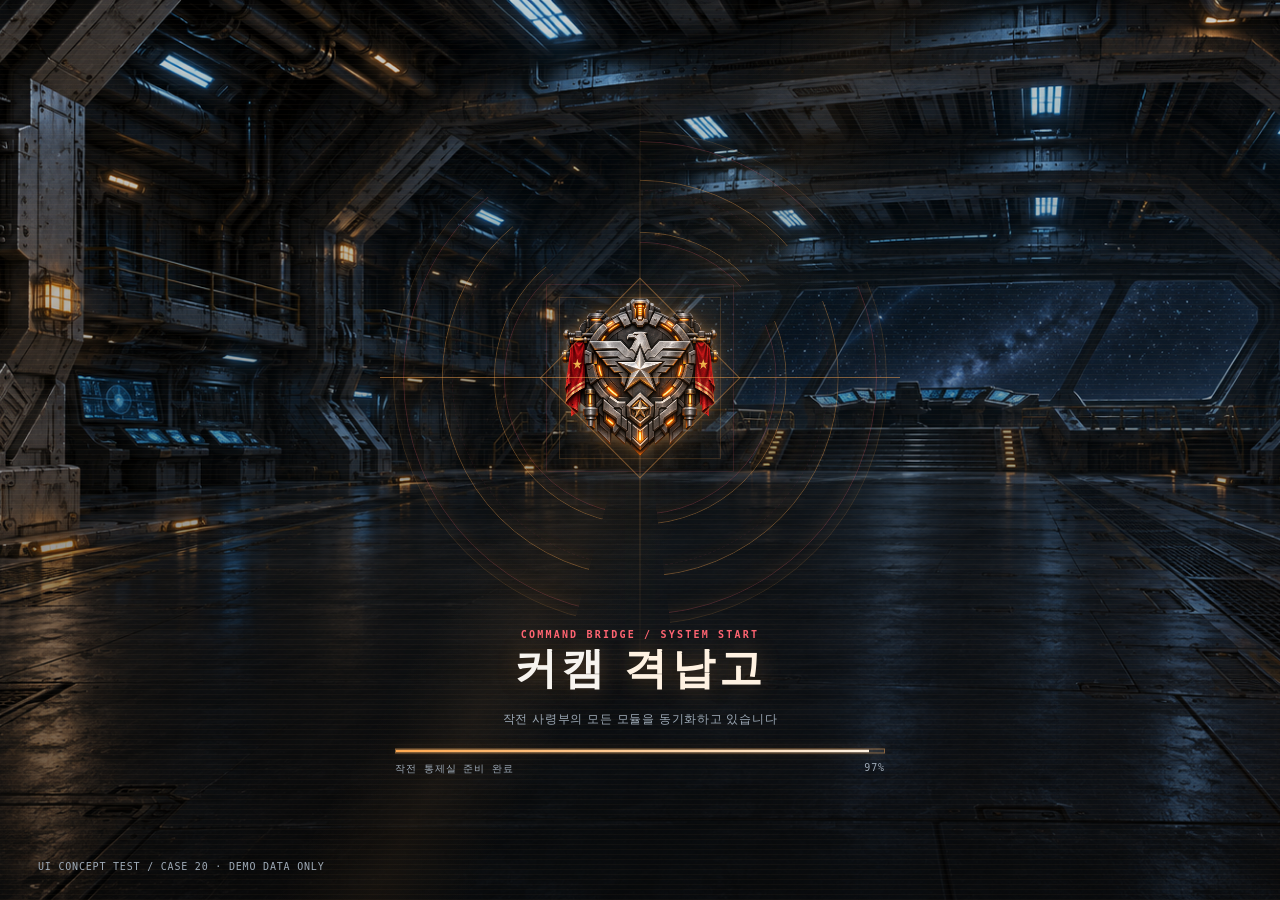
==== Launcher/ui-hub/index.html @ df17573b "Publish Campaign Hangar 0.2.0 with installer and Korean guide" ====
<!doctype html>
<html lang="ko">
<head>
  <meta charset="utf-8">
  <meta name="viewport" content="width=device-width, initial-scale=1">
  <meta name="color-scheme" content="dark">
  <title>커캠 격납고 · UI 콘셉트 테스트</title>
  <link rel="stylesheet" href="ui.css">
  <link rel="stylesheet" href="hub-features.css">
  <link rel="stylesheet" href="ui-refinements.css">
  <link rel="stylesheet" href="ui-corrections.css">
  <link rel="stylesheet" href="ui-usability.css">
  <script src="ui.js" defer></script>
  <script src="hub-features.js" defer></script>
</head>
<body data-theme="terran" class="is-booting">
  <div class="grain" aria-hidden="true"></div>

  <div class="boot" id="boot" role="status" aria-label="시작 연출">
    <div class="boot-work-toolbar" id="bootWorkToolbar" hidden>
      <button type="button" id="bootBrowse" class="tiny-ghost">둘러보기</button>
    </div>
    <div class="boot-scene" aria-hidden="true">
      <div class="boot-halo halo-a"></div>
      <div class="boot-halo halo-b"></div>
      <div class="boot-halo halo-c"></div>
      <div class="boot-beam"></div>
      <div class="boot-crest"><span id="bootGlyph">⌬</span></div>
      <div class="boot-corners"></div>
    </div>
    <div class="boot-center">
      <div class="eyebrow" id="bootKind">TACTICAL COMMAND / INITIALIZATION</div>
      <div class="boot-headline">커캠 <span>격납고</span></div>
      <div class="boot-subhead" id="bootDescription">작전 통제 시스템을 동기화하고 있습니다</div>
      <div class="boot-progress-rail"><div id="bootProgress" class="boot-progress-fill"></div></div>
      <div class="boot-data">
        <span id="bootStep">서브시스템 연결 중</span>
        <span id="bootPercent">00%</span>
      </div>
      <div id="bootWorkAmount" class="boot-work-amount" hidden></div>
      <div id="bootWorkOverall" class="boot-work-overall" hidden>전체 작업 · 진행 중</div>
      <button type="button" id="bootWorkCancel" class="boot-work-cancel" hidden>작업 중단</button>
    </div>
    <div class="boot-bottom">
      <span>UI CONCEPT TEST / CASE 20 · DEMO DATA ONLY</span>
      <button type="button" id="skipBoot" class="tiny-ghost">시작 연출 건너뛰기 <span>↗</span></button>
    </div>
  </div>

  <div class="app" id="app">
    <header class="titlebar">
      <div class="drag-zone" id="dragZone" title="드래그해서 창 이동">
        <span class="top-mark">⬡</span>
        <span class="top-product">커캠 <b>격납고</b></span>
        <span class="top-divider"></span>
        <span class="top-subtext" id="topProductCaption">TACTICAL OPERATIONS / C20</span>
      </div>
      <div class="titlebar-actions">
        <span class="build-flag"><span class="live-dot"></span> UI TEST BUILD</span>
        <button type="button" id="replayBoot" class="top-tool" title="시작 연출 다시 보기" aria-label="시작 연출 다시 보기">↻</button>
        <button type="button" id="minimizeApp" class="window-tool" title="최소화" aria-label="최소화">—</button>
        <button type="button" id="maximizeApp" class="window-tool" title="최대화" aria-label="최대화">□</button>
        <button type="button" id="closeApp" class="window-tool close" title="닫기" aria-label="닫기">×</button>
      </div>
    </header>

    <aside class="sidebar">
      <div class="sidebar-logo">
        <div class="brand-symbol"><span id="brandGlyph">⌬</span><div class="orbit-line"></div></div>
        <div class="logo-copy"><span class="over-title" id="brandOverline">UNITED COMMAND</span><strong>커캠 격납고</strong><small id="brandSubline">CAMPAIGN OPERATIONS</small></div>
      </div>
      <div class="side-quick-actions" role="group" aria-label="바로가기">
        <button type="button" id="sideYoutubeButton" class="side-quick-button" title="DEAD SIGNAL CINEMA 유튜브" aria-label="유튜브 채널 열기"><svg viewBox="0 0 24 24" aria-hidden="true" fill="none" stroke="currentColor" stroke-width="1.7" stroke-linejoin="round"><rect x="2" y="5" width="20" height="14" rx="4"/><path d="m10 9 5 3-5 3z"/></svg></button>
        <button type="button" id="sideNotificationsButton" class="side-quick-button" title="격납고 알림" aria-label="알림 열기"><svg viewBox="0 0 24 24" aria-hidden="true" fill="none" stroke="currentColor" stroke-width="1.7" stroke-linecap="round"><path d="M18 8a6 6 0 0 0-12 0c0 7-3 7-3 9h18c0-2-3-2-3-9ZM10 21h4"/></svg><span id="sidebarNotificationCount" class="side-quick-count" hidden></span></button>
        <button type="button" id="sideSupportButton" class="side-quick-button" title="모더·후원" aria-label="모더 후원 탭 열기"><svg viewBox="0 0 24 24" aria-hidden="true" fill="none" stroke="currentColor" stroke-width="1.7" stroke-linecap="round"><path d="M12 21s-9-5.7-9-11.5a5.1 5.1 0 0 1 9-3.2 5.1 5.1 0 0 1 9 3.2C21 15.3 12 21 12 21z"/></svg></button>
      </div>
      <div class="side-group-title archive-caption"><span>01</span> <span>아카이브</span><span class="side-rule"></span></div>
      <nav class="archive-nav section-nav" aria-label="아카이브">
        <button type="button" class="nav-link is-active" data-view="archive">
          <span class="nav-icon">◈</span><span>아카이브</span>
        </button>
      </nav>
      <div class="side-group-title operations-caption"><span>02</span> <span>작전 메뉴</span><span class="side-rule"></span></div>
      <nav class="side-nav" aria-label="작전 메뉴">
        <button type="button" class="nav-link nav-campaign" data-view="all" title="설치된 모든 캠페인">
          <span class="nav-icon">▤</span><span class="nav-label"><span class="nav-short">모든</span><span class="nav-long"> 캠페인</span></span>
        </button>
        <button type="button" class="nav-link nav-campaign" data-view="wol" title="자유의 날개 캠페인">
          <span class="nav-icon">▣</span><span class="nav-label"><span class="nav-short">자날</span><span class="nav-long"> 캠페인</span></span>
        </button>
        <button type="button" class="nav-link nav-campaign" data-view="hots" title="군단의 심장 캠페인">
          <span class="nav-icon">◈</span><span class="nav-label"><span class="nav-short">군심</span><span class="nav-long"> 캠페인</span></span>
        </button>
        <button type="button" class="nav-link nav-campaign" data-view="lotv" title="공허의 유산 캠페인">
          <span class="nav-icon">◇</span><span class="nav-label"><span class="nav-short">공유</span><span class="nav-long"> 캠페인</span></span>
        </button>
        <button type="button" class="nav-link nav-campaign" data-view="nova" title="노바 비밀 작전 캠페인">
          <span class="nav-icon">✧</span><span class="nav-label"><span class="nav-short">노바</span><span class="nav-long"> 캠페인</span></span>
        </button>
        <button type="button" class="nav-link nav-campaign" data-view="dedicated" title="전용 캠페인">
          <span class="nav-icon">✦</span><span class="nav-label"><span class="nav-short">전용</span><span class="nav-long"> 캠페인</span></span>
        </button>
      </nav>

      <div class="sidebar-graphic" aria-hidden="true">
        <div class="radar-ring r1"></div><div class="radar-ring r2"></div><div class="radar-ring r3"></div>
        <div class="radar-symbol" id="radarGlyph">✧</div>
        <div class="radar-pulse"></div>
        <div class="radar-coordinates">SECTOR 07 / KO-RE</div>
      </div>

      <div class="side-group-title themes-caption"><span>03</span><span>화면 테마</span><span class="side-rule"></span></div>
      <div class="theme-switcher" role="group" aria-label="화면 테마 선택">
        <button type="button" class="theme-option is-active" data-set-theme="terran" aria-label="테란"><span class="theme-emblem" aria-hidden="true"><img src="assets/faction-identity/terran.png" alt=""></span><small>테란</small></button>
        <button type="button" class="theme-option" data-set-theme="protoss" aria-label="프로토스"><span class="theme-emblem" aria-hidden="true"><img src="assets/faction-identity/protoss.png" alt=""></span><small>프로토스</small></button>
        <button type="button" class="theme-option" data-set-theme="zerg" aria-label="저그"><span class="theme-emblem" aria-hidden="true"><img src="assets/faction-identity/zerg.png" alt=""></span><small>저그</small></button>
        <button type="button" class="theme-option" data-set-theme="nova" aria-label="노바"><span class="theme-emblem" aria-hidden="true"><img src="assets/faction-identity/nova.png" alt=""></span><small>노바</small></button>
      </div>
      <button type="button" class="nav-link layout-nav-link" data-view="custom" title="화면 요소·색상 자유 편집">
        <span class="nav-icon">▦</span><span class="nav-full-label">커스텀 편집</span><span class="nav-mini-label">편집</span>
      </button>
      <div class="side-group-title settings-caption"><span>04</span><span>환경설정</span><span class="side-rule"></span></div>
      <nav class="settings-nav section-nav" aria-label="환경설정">
        <button type="button" class="nav-link" data-view="settings">
          <span class="nav-icon">⚙</span><span class="nav-full-label">환경 설정</span><span class="nav-mini-label">설정</span>
        </button>
      </nav>
      <div class="sidebar-foot">
        <div class="side-telemetry"><span class="live-dot"></span> <span id="systemStatus">모든 시스템 준비</span><b>ONLINE</b></div>
        <small>시각·조작 테스트 전용<br>게임 및 설치 데이터 변경 없음</small>
      </div>
    </aside>

    <main class="workspace" id="workspace">
      <div class="workspace-header">
        <div>
          <div class="eyebrow section-eyebrow" id="sectionEyebrow">TACTICAL ARCHIVE / CAMPAIGN DIRECTORY</div>
          <h1 id="workspaceTitle">캠페인 보관함 <span>작전 통제실</span></h1>
          <p id="workspaceSubtitle">커스텀 캠페인을 빠르게 찾고 비교하는 미래형 격납고 UI 시안입니다.</p>
        </div>
        <div class="header-stats">
          <div><small>클리어</small><strong id="statTotal">0<span>개</span></strong></div>
          <div><small>총 플레이 시간</small><strong id="statPlayTime">0.0<span>시간</span></strong></div>
          <div><small>설치 예시</small><strong id="statInstalled">05<span>개</span></strong></div>
          <div class="network-readout"><small>격납고 연결</small><strong><span class="live-dot" aria-hidden="true"></span> 정상</strong></div>
        </div>
      </div>
      <div class="activation-readout" id="activationReadout" aria-live="polite" hidden>
        <span><b>현재 적용</b> <strong id="activeCampaignName">확인 중</strong></span>
        <span><b>직전 적용</b> <strong id="previousCampaignName">확인 중</strong></span>
      </div>

      <section class="archive-embed" id="archiveEmbed" hidden aria-label="실제 커스텀 캠페인 아카이브">
        <div class="archive-embed-toolbar">
          <div class="archive-embed-heading"><span class="live-dot"></span><strong>커스텀 캠페인 아카이브</strong><small>실제 사이트 · 격납고 설치 연동</small></div>
          <div class="archive-embed-actions" aria-label="아카이브 탐색">
            <button type="button" data-archive-action="back" title="뒤로">뒤로</button>
            <button type="button" data-archive-action="home" title="아카이브 홈">홈</button>
            <button type="button" data-archive-action="reload" title="새로고침">새로고침</button>
            <button type="button" data-archive-action="external" title="브라우저로 열기">외부 브라우저</button>
            <button type="button" data-view="wol" title="설치된 자날 캠페인 보기">내 캠페인</button>
          </div>
        </div>
        <div class="archive-embed-frame" id="archiveMount" role="group" aria-label="기존 캠페인 아카이브 웹페이지">
          <div class="archive-loading"><span class="live-dot"></span>실제 아카이브를 연결하는 중입니다.</div>
        </div>
      </section>

      <section class="hero" id="hero" aria-label="선택한 캠페인">
        <div class="hero-image" id="heroImage"></div>
        <div class="hero-field" aria-hidden="true">
          <div class="hero-lens lens-1"></div>
          <div class="hero-lens lens-2"></div>
          <div class="crosshair">╋</div>
        </div>
        <div class="hero-topline"><span class="accent-square"></span><span id="heroKicker">FEATURED CAMPAIGN</span><span class="hero-number">C20 / 001</span></div>
        <div class="hero-copy">
          <span class="hero-tag" id="heroTag">선택된 작전</span>
          <h2 id="heroTitle">레볼라이트</h2>
          <p id="heroDescription">작전 설명을 불러오는 중입니다.</p>
          <div class="hero-meta"><span>◈ 한국어 지원</span><span id="heroCategory">자날</span><span id="heroState">설치 예시</span><span id="heroUpdateBadge" class="update-indicator" hidden>업데이트</span></div>
        </div>
        <div class="focus-stack">
        <div class="focus-details" id="focusDetails" aria-label="집중형 캠페인 상세 정보">
          <div><small>제작자</small><strong id="focusAuthor">—</strong></div>
          <div><small>분류</small><strong id="focusCategory">—</strong></div>
          <div><small>설치 상태</small><strong id="focusInstalled">—</strong></div>
        </div>
        <div class="hero-records">
          <div class="hero-missions"><small>완료 임무</small><strong id="focusMissions">—</strong></div>
          <div id="heroPlayTime" class="hero-play-time" aria-live="polite"><small>플레이 시간</small><strong>기록 없음</strong></div>
        </div>
        </div>
        <div class="hero-side-index"><span id="heroSideCaption">ARCHIVE / OPERATIONAL DATA</span> <span id="heroIndex">01—12</span></div>
        <div class="hero-bottomline"><span class="scan-light"></span><span>CAMPAIGN DATA LINK ESTABLISHED</span><span>NO LIVE GAME CONNECTION</span></div>
      </section>

      <section class="action-strip" aria-label="선택된 캠페인 작업">
        <button class="action-button action-primary" id="launchButton" type="button"><span class="action-icon">▶</span> <span id="primaryActionText">캠페인 적용</span> <small>테스트 안내</small></button>
        <button class="action-button" id="installButton" type="button"><span class="action-icon">⇩</span> 설치·관리 <small>테스트 안내</small></button>
        <button class="action-button" id="detailButton" type="button"><span class="action-icon">▤</span> 상세 정보 보기</button>
        <button class="action-button" id="screenshotButton" type="button"><span class="action-icon"></span> 스크린샷 관리</button>
        <button class="action-button" id="importZipButton" type="button"><span class="action-icon">⇧</span> ZIP 가져오기</button>
        <span class="action-rail-label"><b id="actionCaption">QUICK OPERATIONS</b> <span>↘</span></span>
      </section>

      <section class="catalog-panel" id="catalogPanel">
        <div class="catalog-toolbar">
          <div class="catalog-heading"><div class="eyebrow" id="catalogEyebrow">MISSION DATABASE / INDEX</div><h3 id="catalogTitle">캠페인 목록 <span id="resultCount">12</span></h3></div>
          <div class="toolbar-inputs">
            <button id="favoriteButton" class="catalog-favorites" type="button" aria-label="즐겨찾기만 보기" title="즐겨찾기만 보기" aria-pressed="false">☆</button>
            <label class="search-field" for="campaignSearch"><span class="search-icon" aria-hidden="true"><svg viewBox="0 0 24 24" fill="none" stroke="currentColor" stroke-width="1.8" stroke-linecap="round"><circle cx="10.5" cy="10.5" r="6.5"/><path d="m15.6 15.6 5 5"/></svg></span><input id="campaignSearch" type="search" autocomplete="off" placeholder="캠페인 이름 · 제작자 검색" aria-label="캠페인 검색"><kbd>/</kbd></label>
            <label class="select-field" id="categoryFilter"><span>분류</span><select id="campaignCategory" aria-label="캠페인 분류"><option value="all">전체</option><option value="자날">자날</option><option value="군심">군심</option><option value="공유">공유</option><option value="노바">노바</option><option value="전용">전용</option></select></label>
            <label class="select-field"><span>정렬</span><select id="sortCampaigns" aria-label="정렬"><option value="playtime">플레이 시간순</option><option value="name">이름순</option><option value="popular">인기순</option></select></label>
            <div class="view-mode" role="group" aria-label="목록 표시">
              <button id="gridMode" class="is-active" type="button" aria-label="격자 보기" title="격자 보기"><svg viewBox="0 0 24 24" fill="none" stroke="currentColor" stroke-width="1.8"><rect x="3" y="3" width="7" height="7" rx="1"/><rect x="14" y="3" width="7" height="7" rx="1"/><rect x="3" y="14" width="7" height="7" rx="1"/><rect x="14" y="14" width="7" height="7" rx="1"/></svg></button><button id="listMode" type="button" aria-label="목록 보기" title="목록 보기"><svg viewBox="0 0 24 24" fill="none" stroke="currentColor" stroke-width="1.8" stroke-linecap="round"><path d="M8 6h13M8 12h13M8 18h13"/><circle cx="4" cy="6" r="1"/><circle cx="4" cy="12" r="1"/><circle cx="4" cy="18" r="1"/></svg></button>
            </div>
          </div>
        </div>
        <div class="content-columns">
          <div class="campaign-list-region">
            <div id="campaignList" class="campaign-grid" aria-label="캠페인 목록"></div>
            <div id="emptyState" class="empty-state" hidden><span>⌕</span><strong>조건에 맞는 캠페인이 없습니다.</strong><p>검색어나 분류를 변경해 보세요.</p><button type="button" id="clearSearch">조건 초기화</button></div>
          </div>
          <aside class="detail-panel" id="detailPanel" aria-label="캠페인 상세 정보">
            <div class="detail-top"><span><span class="live-dot"></span> SELECTED OPERATION</span><span id="detailOrdinal">01 / 12</span></div>
            <div class="detail-art" id="detailArt"><span class="image-crosshair">⌖</span></div>
            <div class="detail-body">
              <div class="detail-category" id="detailCategory">자날 · 로그라이트</div>
              <h3 id="detailTitle">레볼라이트</h3>
              <p id="detailDescription">상세 설명을 불러오는 중입니다.</p>
              <dl class="detail-stats">
                <div><dt>제작</dt><dd id="detailAuthor">커뮤니티</dd></div>
                <div><dt>분류</dt><dd id="detailType">자날</dd></div>
                <div><dt>설치 상태</dt><dd id="detailInstalled">설치됨</dd></div>
              </dl>
              <div class="record-summary" id="recordSummary" aria-live="polite">
                <div><small>플레이 시간</small><strong id="recordPlayTime">0.0시간</strong></div>
                <div><small>완료 임무</small><strong id="recordMissions">기록 없음</strong></div>
                <button type="button" id="recordDetails">기록 상세</button>
              </div>
              <span id="detailUpdateBadge" class="update-indicator detail-update" hidden>업데이트 있음</span>
            </div>
          </aside>
        </div>
      </section>

      <section class="contact-grid" id="contactGrid" hidden aria-label="콘택트형 캠페인 화면">
        <section class="contact-cell contact-selected" data-contact-cell="detail" aria-label="선택 캠페인 상세">
          <div class="contact-heading"><span>SELECTED OPERATION</span><strong>상세 설명</strong></div>
          <div class="contact-selected-art" id="contactArt"></div>
          <h3 id="contactTitle">캠페인을 선택하세요</h3><p id="contactDescription"></p>
          <dl class="contact-facts"><div><dt>제작</dt><dd id="contactAuthor">—</dd></div><div><dt>구분</dt><dd id="contactType">—</dd></div><div><dt>플레이 시간</dt><dd id="contactPlayTime">—</dd></div></dl>
        </section>
        <section class="contact-cell" data-contact-cell="wol" aria-label="자날 캠페인"><div class="contact-heading"><span>WINGS OF LIBERTY</span><strong>자날</strong></div><div class="contact-items" data-contact-items="wol"></div></section>
        <section class="contact-cell" data-contact-cell="hots" aria-label="군심 캠페인"><div class="contact-heading"><span>HEART OF THE SWARM</span><strong>군심</strong></div><div class="contact-items" data-contact-items="hots"></div></section>
        <section class="contact-cell" data-contact-cell="lotv" aria-label="공유 캠페인"><div class="contact-heading"><span>LEGACY OF THE VOID</span><strong>공유</strong></div><div class="contact-items" data-contact-items="lotv"></div></section>
        <section class="contact-cell" data-contact-cell="nova" aria-label="노바 캠페인"><div class="contact-heading"><span>NOVA COVERT OPS</span><strong>노바</strong></div><div class="contact-items" data-contact-items="nova"></div></section>
        <section class="contact-cell" data-contact-cell="dedicated" aria-label="전용 캠페인"><div class="contact-heading"><span>DEDICATED CAMPAIGNS</span><strong>전용 캠페인</strong></div><div class="contact-items" data-contact-items="dedicated"></div></section>
      </section>

      <section class="settings-panel" id="settingsPanel" hidden aria-label="화면 및 격납고 설정">
        <div class="setting-title"><span class="eyebrow">CAMPAIGN HANGAR / DISPLAY OPTIONS</span><h2>화면 설정</h2><p id="settingExplanation">테마와 시각 효과를 조절합니다.</p></div>
        <section class="optimization-settings" aria-labelledby="optimizationTitle">
          <h3 id="optimizationTitle">최적화 설정</h3>
          <div class="optimization-options">
            <button type="button" id="optimizedMode" class="optimization-option" title="기존 WinForms 간편 화면으로 변경"><span class="optimization-glyph" aria-hidden="true">▤</span><strong>간편 UI</strong><small>기존 경량 화면</small></button>
            <button type="button" id="contrastToggle" class="optimization-option" aria-pressed="false"><span class="optimization-glyph" aria-hidden="true">◐</span><strong>고대비 켜기</strong><small>화면 가독성</small></button>
            <button type="button" id="introToggle" class="optimization-option" aria-pressed="true"><span class="optimization-glyph" aria-hidden="true">◴</span><strong>시작 로딩 화면: 켜짐</strong><small>적용·다운로드 진행 화면은 계속 표시합니다.</small></button>
            <button type="button" id="workBrowseToggle" class="optimization-option" aria-pressed="false"><span class="optimization-glyph" aria-hidden="true">▣</span><strong>작업 진행: 전체 화면</strong><small>작은 진행창으로 앱을 둘러보며 기다릴 수 있습니다.</small></button>
            <button type="button" id="motionToggle" class="optimization-option" aria-pressed="false"><span class="optimization-glyph" aria-hidden="true">≋</span><strong>모션 줄이기</strong><small>애니메이션 최소화</small></button>
          </div>
        </section>
        <div class="setting-grid">
          <div class="setting-tile layout-setting-tile" id="layoutSettings" aria-label="테마별 레이아웃 설정"></div>
        </div>
        <section id="hostSettings" class="host-settings" aria-label="격납고 관리 설정">
          <h3>격납고 설정</h3>
          <div class="host-settings-grid">
            <div><small>스타크래프트 II</small><output id="hostGamePath">확인 중</output><button type="button" data-host-action="game">게임 경로 선택</button></div>
            <div><small>캠페인 보관소</small><output id="hostStoragePath">확인 중</output><button type="button" data-host-action="storage">보관소 변경</button></div>
            <div><small>ZIP 다운로드</small><output id="hostDownloadPath">확인 중</output><button type="button" data-host-action="downloads">다운로드 경로 변경</button></div>
          </div>
          <label><input type="checkbox" id="hostApplyConfirmation"> 캠페인 적용 전 확인창 표시</label>
          <label><input type="checkbox" id="hostAutoApply"> 설치 후 자동 적용</label>
          <label><input type="checkbox" id="hostAutoRemove"> 새 버전 적용 후 이전 버전 자동 삭제</label>
          <div class="host-setting-actions">
            <button type="button" data-host-action="site-refresh">사이트 목록 새로고침</button>
            <button type="button" data-host-action="update-check">앱 업데이트 확인</button>
            <button type="button" data-host-action="history">설치·다운로드 기록</button>
            <button type="button" data-host-action="bank">뱅크 폴더 관리</button>
          </div>
        </section>
      </section>
    </main>

    <footer class="statusbar">
      <div class="status-start"><span class="live-dot"></span><b id="statusTheme">TACTICAL UPLINK</b><span class="status-separator">/</span><span>CAMPAIGN HANGAR</span></div>
      <div class="status-middle"><span>CASE 20 · UI 콘셉트 검증</span><span id="statusMessage">카드를 선택하거나 검색해 보세요.</span></div>
      <div class="status-end"><span>TEST MODE · NO FILE CHANGES</span><span id="clock">--:--</span></div>
    </footer>
  </div>
  <section id="updateBanner" class="update-banner" hidden role="status" aria-label="격납고 업데이트">
    <div><strong>격납고 업데이트</strong><small id="updateBannerVersion"></small></div>
    <button type="button" id="updateBannerInstall">업데이트</button>
    <button type="button" id="updateBannerIgnore">무시</button>
  </section>
  <div class="toast" id="toast" role="status" aria-live="polite" hidden><span class="toast-icon">◆</span><span id="toastMessage"></span></div>
  <div id="zipDropOverlay" class="zip-drop-overlay" aria-live="polite" hidden>
    <div class="zip-drop-card"><span aria-hidden="true">⇩</span><strong>캠페인 ZIP 설치·연결</strong>
      <small>파일을 놓으면 기존 설치 검사와 확인 절차가 시작됩니다</small></div>
  </div>
  <div id="cardContextMenu" class="card-context-menu" role="menu" hidden>
    <button type="button" role="menuitem" data-card-action="apply">적용</button>
    <button type="button" role="menuitem" data-card-action="remove">삭제</button>
    <button type="button" role="menuitem" data-card-action="update">업데이트</button>
  </div>
  <div class="manage-overlay" id="manageOverlay" hidden>
    <div class="manage-dialog" role="dialog" aria-modal="true" aria-labelledby="manageTitle">
      <div class="manage-dialog-heading"><span>CAMPAIGN OPERATIONS</span><button type="button" id="manageClose" aria-label="관리 패널 닫기">×</button></div>
      <div class="manage-dialog-intro">
        <div id="manageCover" class="manage-dialog-cover" role="img" aria-label="선택 캠페인 표지"></div>
        <div><small id="manageCategory">작전 정보</small><h2 id="manageTitle">선택된 캠페인</h2><p id="manageDescription"></p><strong id="manageState"></strong></div>
      </div>
      <div class="manage-actions">
        <button type="button" data-manage-action="install">설치</button>
        <button type="button" data-manage-action="update">업데이트</button>
        <button type="button" data-manage-action="remove">설치 제거</button>
        <button type="button" data-manage-action="versions">버전·폴더 관리</button>
        <button type="button" data-manage-action="link">캠페인 연결</button>
      </div>
      <section id="manageActionPanel" class="manage-action-panel" hidden>
        <div class="manage-action-panel-head"><span id="manageActionSymbol">◇</span><div><small>선택한 캠페인 관리</small><h3 id="manageActionTitle">관리 옵션</h3></div></div>
        <p id="manageActionHelp"></p>
        <div id="manageEmbeddedOptions" class="manage-embedded-options" hidden></div>
        <div class="manage-action-footer"><button type="button" id="manageActionBack">뒤로</button><button type="button" id="manageActionConfirm">옵션 열기</button></div>
      </section>
    </div>
  </div>
  <div id="layoutEditor" class="layout-editor" hidden aria-label="사용자 레이아웃 편집기"></div>
  <div id="recordOverlay" class="manage-overlay" hidden>
    <div class="manage-dialog record-dialog" role="dialog" aria-modal="true" aria-labelledby="recordTitle">
      <div class="manage-dialog-heading"><span>MISSION RECORDS</span><button type="button" id="recordClose" aria-label="플레이 기록 닫기">×</button></div>
      <h2 id="recordTitle">플레이 기록</h2>
      <div id="recordDetailsContent" class="record-details-content"></div>
      <div class="record-actions"><button type="button" id="recordBankLink">완료 기록 뱅크 연결</button><button type="button" id="recordNewRun">새 회차 확인</button></div>
      <div id="recordConfirm" class="record-confirm" hidden><p>새 회차로 확인하면 현재 뱅크를 새 기준으로 읽습니다. 기존 플레이 시간과 관측한 완료 기록은 보존됩니다.</p><button type="button" id="recordConfirmApply">새 회차 확인</button><button type="button" id="recordConfirmCancel">취소</button></div>
    </div>
  </div>
  <div id="busyOverlay" class="busy-overlay" role="status" aria-live="polite" hidden>
    <div class="busy-dialog"><span class="busy-orbit" aria-hidden="true"></span><strong id="busyTitle">캠페인 작업 중</strong><p id="busyElapsed">진행 시간 0초</p><small>기존 격납고의 안전한 처리 절차를 진행하고 있습니다.</small></div>
  </div>
</body>
</html>
---- Launcher/ui-hub/ui.css ----
/* Campaign Hangar UI Lab. Independent demo skin: no real installation controls. */
* { box-sizing: border-box; }
html, body { margin: 0; width: 100%; height: 100%; overflow: hidden; }
button, select, input { font: inherit; }
button { cursor: pointer; }
body {
  font-family: "Malgun Gothic", "맑은 고딕", "Segoe UI", sans-serif;
  color: var(--text);
  background: var(--bg);
  -webkit-font-smoothing: antialiased;
  user-select: none;
}
body[data-theme="terran"] {
  --bg: #080b12; --panel: #101823; --panel2: #18232f; --accent: #ffa950;
  --accent-rgb: 255,169,80; --accent-bright: #fff2e2; --secondary: #ff6572;
  --secondary-rgb: 255,101,114; --text: #f7f4ef; --dim: #9eaab7;
  --edge: #5b5653; --edge-faint: #2c3541; --surface: #141d27;
  --hero-grading: linear-gradient(90deg,rgba(5,9,14,.99),rgba(12,17,24,.88) 44%,rgba(13,14,19,.25) 95%);
  --boot-image: url("assets/hangar.jpg");
}
body[data-theme="protoss"] {
  --bg: #050f21; --panel: #0a1e38; --panel2: #102b4a; --accent: #e0b65a;
  --accent-rgb: 224,182,90; --accent-bright: #ffe6a6; --secondary: #58bdff;
  --secondary-rgb: 88,189,255; --text: #eef5ff; --dim: #a6b9d2;
  --edge: #375572; --edge-faint: #1b314e; --surface: #0c2039;
  --hero-grading: linear-gradient(90deg,rgba(3,12,29,.99),rgba(6,23,47,.85) 49%,rgba(10,36,64,.18) 93%);
  --boot-image: url("assets/dark-story.webp");
}
body[data-theme="zerg"] {
  --bg: #0b0814; --panel: #1a1026; --panel2: #221331; --accent: #d16aff;
  --accent-rgb: 209,106,255; --accent-bright: #ffe9ff; --secondary: #b6f260;
  --secondary-rgb: 182,242,96; --text: #f8ecff; --dim: #bba4ca;
  --edge: #624073; --edge-faint: #382449; --surface: #1e122b;
  --hero-grading: linear-gradient(90deg, rgba(17,7,30,.99), rgba(27,9,35,.8) 46%, rgba(21,11,37,.23) 95%);
  --boot-image: url("assets/blackout.webp");
}
body[data-theme="nova"] {
  --bg: #050c11; --panel: #0b1a22; --panel2: #11262e; --accent: #39d8d0;
  --accent-rgb: 57,216,208; --accent-bright: #c4fff8; --secondary: #8edbd6;
  --secondary-rgb: 142,219,214; --text: #e7f6f5; --dim: #97b5b8;
  --edge: #2c646b; --edge-faint: #1a353c; --surface: #0e2028;
  --hero-grading: linear-gradient(90deg,rgba(5,9,14,.99),rgba(12,17,24,.88) 44%,rgba(13,14,19,.25) 95%);
  --boot-image: url("assets/freedom.webp");
}

::selection { background: rgba(var(--accent-rgb),.45); color: #fff; }
:focus-visible { outline: 2px solid var(--accent-bright); outline-offset: 3px; }
.grain {
  pointer-events:none; position:fixed; inset:0; z-index:19; opacity:.15;
  background: repeating-linear-gradient(0deg,transparent 0,transparent 3px,rgba(0,0,0,.26) 4px);
}
.app {
  position:relative; height:100vh; display:grid; overflow:hidden;
  grid-template-areas:"top top" "side main" "foot foot";
  grid-template-rows:62px minmax(0,1fr) 34px;
  grid-template-columns:246px minmax(0,1fr);
  border:0;
  background: radial-gradient(ellipse at 68% 0%,rgba(var(--accent-rgb),.07),transparent 58%),
              var(--bg);
}
.app::before {
  pointer-events:none; content:""; position:absolute; inset:62px 0 34px;
  background-image:linear-gradient(rgba(var(--accent-rgb),.04) 1px,transparent 1px),
                   linear-gradient(90deg,rgba(var(--accent-rgb),.04) 1px,transparent 1px);
  background-size:46px 46px;
  mask-image:linear-gradient(90deg,transparent,black 50%,transparent);
}
.titlebar {
  grid-area:top; z-index:8; display:flex; align-items:stretch; justify-content:space-between;
  border-bottom:1px solid rgba(var(--accent-rgb),.36);
  background:linear-gradient(180deg,rgba(21,44,59,.86),rgba(3,11,20,.98));
  box-shadow:inset 0 3px 0 rgba(var(--accent-rgb),.2),0 8px 26px rgba(0,0,0,.22);
}
.drag-zone { display:flex; align-items:center; gap:12px; flex:1; min-width:0; padding-left:25px; cursor:move; }
.top-mark { font-size:29px; color:var(--accent); text-shadow:0 0 19px var(--accent); font-weight:900; }
.top-product { font-size:19px; font-weight:900; letter-spacing:.05em; white-space:nowrap; }
.top-product b { color:var(--accent-bright); }
.top-divider {height:24px;width:1px;background:var(--edge);margin-left:6px;margin-right:2px}
.top-subtext { font-size:10px;letter-spacing:.25em;color:var(--dim);font-family:Consolas,monospace; }
.titlebar-actions { display:flex; align-items:center; gap:6px;padding-right:9px; }
.build-flag {
  font:10px Consolas,monospace; letter-spacing:.16em; color:var(--secondary);
  border:1px solid rgba(var(--secondary-rgb),.35); padding:7px 11px; margin-right:12px;
  background:rgba(var(--secondary-rgb),.065);
}
.live-dot { width:6px;height:6px;background:#75f2aa;border-radius:50%;display:inline-block;
  vertical-align:middle;box-shadow:0 0 9px rgba(99,255,176,.9); margin-right:6px;flex:none; }
.top-tool,.window-tool {
  border:1px solid transparent;background:transparent;color:var(--dim);
  height:32px;width:35px;font-size:17px;line-height:1;transition:background .18s,color .18s,border .18s;
}
.top-tool:hover,.window-tool:hover {color:var(--accent-bright);background:rgba(var(--accent-rgb),.12);border-color:var(--edge);}
.window-tool.close:hover {background:#8c2636;color:#fff;}
.sidebar {
  grid-area:side; z-index:3; min-height:0; display:flex;flex-direction:column;
  position:relative;overflow:hidden; padding:20px 14px 18px 15px;
  border-right:1px solid rgba(var(--accent-rgb),.34);
  background:linear-gradient(180deg,rgba(16,40,56,.81),rgba(4,15,26,.97) 38%,rgba(6,15,27,.96));
}
.sidebar::before {content:"";position:absolute;pointer-events:none;inset:0;
  background:repeating-linear-gradient(155deg,transparent 0 56px,rgba(var(--accent-rgb),.025) 57px 58px,transparent 59px 81px);}
.sidebar-logo {position:relative;z-index:1;display:flex;align-items:center;gap:10px;min-height:85px;
  padding:0 8px 16px;border-bottom:1px solid var(--edge-faint);}
.brand-symbol {position:relative;flex:none;display:grid;place-items:center;width:60px;height:60px;
  color:var(--accent-bright);font-size:37px;text-shadow:0 0 22px var(--accent);
  background:radial-gradient(circle,rgba(var(--accent-rgb),.19),transparent 68%);}
.orbit-line {position:absolute;inset:5px;border:1px solid rgba(var(--accent-rgb),.45);transform:rotate(45deg);
  box-shadow:0 0 14px rgba(var(--accent-rgb),.18),inset 0 0 13px rgba(var(--accent-rgb),.15)}
.logo-copy {display:flex;flex-direction:column;gap:3px;min-width:0}
.logo-copy strong {font-size:21px;white-space:nowrap;letter-spacing:-.05em}
.logo-copy small,.over-title {font:9px Consolas,monospace;letter-spacing:.17em;color:var(--dim);white-space:nowrap}
.over-title {color:var(--secondary);font-size:9px}
.side-group-title {display:flex;align-items:center;gap:8px;padding:27px 11px 12px;color:var(--dim);font-size:11px;font-weight:800;letter-spacing:.08em}
.side-group-title > span:first-child {color:var(--secondary);font:11px Consolas,monospace}
.side-rule {flex:1;border-top:1px solid var(--edge-faint);margin-left:3px}
.side-nav {display:flex;flex-direction:column;gap:7px;position:relative;z-index:2}
.nav-link {border:1px solid transparent;background:transparent;color:var(--dim);min-height:48px;
  display:flex;align-items:center;gap:12px;padding:0 13px;text-align:left;font-size:13px;font-weight:800;
  letter-spacing:-.03em;position:relative;transition:background .16s,border .16s,transform .16s,color .16s;}
.nav-link:hover {color:var(--text);border-color:rgba(var(--accent-rgb),.3);background:rgba(var(--accent-rgb),.09)}
.nav-link.is-active {color:var(--accent-bright);border-color:rgba(var(--accent-rgb),.6);
  background:linear-gradient(90deg,rgba(var(--accent-rgb),.22),rgba(var(--accent-rgb),.045));
  box-shadow:inset 3px 0 0 var(--accent),0 0 18px rgba(var(--accent-rgb),.065);}
.nav-link .nav-icon {width:24px;text-align:center;color:var(--accent);font-size:21px;line-height:1}
.nav-suffix {margin-left:auto;font:11px Consolas,monospace;border:1px solid var(--edge);padding:4px 6px;color:var(--dim)}
.sidebar-graphic {position:relative;margin:18px 9px 3px;height:134px;flex:none;overflow:hidden;
  border:1px solid rgba(var(--accent-rgb),.21);
  background:radial-gradient(ellipse at 50% 65%,rgba(var(--accent-rgb),.19),transparent 56%),rgba(0,0,0,.16);}
.radar-ring {position:absolute;border:1px solid rgba(var(--accent-rgb),.26);border-radius:50%;top:50%;left:50%;transform:translate(-50%,-50%);}
.radar-ring.r1 {height:56px;width:56px}.radar-ring.r2 {height:104px;width:104px}.radar-ring.r3 {height:170px;width:170px}
.radar-ring.r2::before {content:"";position:absolute;inset:-5px;border-top:2px solid var(--accent);border-radius:50%;animation:spin 10s linear infinite}
.radar-symbol {position:absolute;top:29%;width:100%;text-align:center;font-size:44px;color:var(--accent-bright);text-shadow:0 0 20px var(--accent);animation:float 4s ease-in-out infinite;}
.radar-coordinates {position:absolute;bottom:9px;left:12px;right:12px;text-align:center;letter-spacing:.17em;color:var(--dim);font:9px Consolas,monospace}
.radar-pulse {position:absolute;top:50%;left:50%;height:1px;width:100%;background:linear-gradient(90deg,transparent,var(--accent),transparent);transform:translate(-50%,-50%) rotate(-27deg);opacity:.4;}
.themes-caption {padding-top:14px}
.theme-switcher {display:grid;grid-template-columns:repeat(4,minmax(0,1fr));gap:5px;position:relative;z-index:2;margin:0 8px}
.theme-option {display:flex;flex-direction:column;align-items:center;justify-content:center;gap:3px;
  height:57px;background:rgba(5,14,24,.5);border:1px solid var(--edge-faint);color:var(--dim);}
.theme-option span {font:800 20px "Segoe UI",sans-serif;line-height:1}
.theme-option small {font-size:10px;letter-spacing:-.03em}
body[data-theme="terran"] .theme-option small,
body[data-theme="zerg"] .theme-option small,
body[data-theme="nova"] .theme-option small {
  font-size:9px;letter-spacing:-.07em;white-space:nowrap;
  transform:scale(.86);transform-origin:center;
}
.theme-option:hover {color:var(--text);border-color:var(--edge)}
.theme-option.is-active {color:var(--accent-bright);border-color:var(--accent);background:rgba(var(--accent-rgb),.1);box-shadow:inset 0 2px 0 var(--accent)}
.optimized-mode-link {
  z-index:2;display:flex;align-items:center;gap:9px;min-height:48px;
  border:1px solid rgba(var(--secondary-rgb),.38);background:rgba(var(--secondary-rgb),.06);
  color:var(--text);margin:11px 8px 0;padding:6px 9px;text-align:left;
  transition:background .17s,border-color .17s;
}
.optimized-mode-link:hover,.optimized-mode-link:focus-visible {
  border-color:var(--secondary);background:rgba(var(--secondary-rgb),.16);
}
.optimized-mode-link > span:first-child {font-size:24px;color:var(--secondary)}
.optimized-mode-link > span:nth-child(2) {display:flex;flex-direction:column;gap:2px;min-width:0}
.optimized-mode-link strong {font-size:11px;white-space:nowrap}
.optimized-mode-link small {font-size:9px;color:var(--dim);white-space:nowrap}
.optimized-arrow {margin-left:auto;font-size:15px;color:var(--secondary)}
.sidebar-foot {margin-top:auto;display:flex;flex-direction:column;gap:13px;position:relative;z-index:2;padding:15px 10px 0;border-top:1px solid var(--edge-faint)}
.side-telemetry {display:flex;align-items:center;color:var(--text);font-size:10px;gap:3px}
.side-telemetry b {margin-left:auto;color:#7dfab0;font:10px Consolas,monospace}
.sidebar-foot>small {font-size:10px;line-height:1.75;color:var(--dim)}
.workspace {grid-area:main;z-index:2;min-width:0;min-height:0;overflow:auto;overscroll-behavior:contain;
  padding:23px 26px 28px;scroll-behavior:smooth;scrollbar-color:var(--edge) var(--panel);scrollbar-width:thin}
.workspace::-webkit-scrollbar,.campaign-list-region::-webkit-scrollbar {width:7px}
.workspace::-webkit-scrollbar-thumb,.campaign-list-region::-webkit-scrollbar-thumb {background:var(--edge);border-radius:8px}
.workspace::-webkit-scrollbar-track,.campaign-list-region::-webkit-scrollbar-track {background:rgba(0,0,0,.2)}
.workspace-header {display:flex;align-items:end;justify-content:space-between;gap:18px;margin:0 0 18px}
.eyebrow {font:700 10px Consolas,monospace;letter-spacing:.22em;color:var(--secondary)}
.workspace-header h1 {font-size:29px;letter-spacing:-.055em;margin:8px 0 6px;line-height:1.22}
.workspace-header h1 span {font-size:15px;color:var(--dim);font-weight:500;letter-spacing:-.01em;margin-left:7px}
.workspace-header p {font-size:12px;color:var(--dim);margin:0;line-height:1.8}
.header-stats {display:flex;align-items:stretch;gap:5px}
.header-stats>div {min-width:90px;padding:8px 14px;border-left:1px solid var(--edge-faint);display:flex;flex-direction:column;gap:3px}
.header-stats small {font-size:10px;color:var(--dim);white-space:nowrap}
.header-stats strong {font:700 21px "Segoe UI",sans-serif;color:var(--accent-bright)}
.header-stats strong span {font-size:11px;font-family:"Malgun Gothic";margin-left:3px}
.header-stats .network-readout strong {color:#7ff2ba;font-size:14px}
.hero {position:relative;height:215px;overflow:hidden;border:1px solid rgba(var(--accent-rgb),.55);
  background:var(--panel);isolation:isolate;
  box-shadow:0 13px 40px rgba(0,0,0,.27),inset 0 0 0 2px rgba(var(--accent-rgb),.09)}
.hero::before,.hero::after {position:absolute;pointer-events:none;content:"";z-index:5;width:55px;height:15px;border-top:2px solid var(--accent)}
.hero::before {left:0;top:0;border-left:2px solid var(--accent)}.hero::after {right:0;bottom:0;transform:rotate(180deg);border-left:2px solid var(--accent)}
.hero-image {position:absolute;inset:0;background-position:center 44%;background-size:cover;
  transition:background-image .2s;filter:saturate(.9) brightness(.72);transform:scale(1.02)}
.hero-image::after {content:"";position:absolute;inset:0;background:var(--hero-grading)}
.hero-field {pointer-events:none;position:absolute;inset:0;z-index:2;overflow:hidden}
.hero-field::after {position:absolute;content:"";inset:0;background:var(--hero-grading)}
.hero-lens {position:absolute;border:1px solid rgba(var(--accent-rgb),.32);border-radius:50%;width:310px;height:310px;top:-66px;right:13%;box-shadow:0 0 65px rgba(var(--accent-rgb),.07),inset 0 0 60px rgba(var(--accent-rgb),.04);animation:spin 42s linear infinite}
.hero-lens.lens-2 {height:230px;width:230px;top:-26px;right:calc(13% + 40px);border-style:dashed;animation-direction:reverse;animation-duration:30s}
.crosshair {position:absolute;right:calc(13% + 122px);top:83px;font-size:26px;color:rgba(var(--accent-rgb),.7)}
.hero-topline,.hero-bottomline {z-index:6;position:absolute;left:22px;right:22px;display:flex;align-items:center;gap:8px;font:700 10px Consolas,monospace;letter-spacing:.13em}
.hero-topline {top:16px;color:var(--secondary)}.accent-square {background:var(--secondary);height:8px;width:8px;transform:rotate(45deg);box-shadow:0 0 9px var(--secondary)}
.hero-number {margin-left:auto;color:var(--dim)}
.hero-bottomline {bottom:7px;font:9px Consolas,monospace;color:var(--dim);border-top:1px solid rgba(var(--accent-rgb),.22);padding-top:7px}
.hero-bottomline span:last-child {margin-left:auto}
.scan-light {width:44px;height:2px;background:var(--accent);box-shadow:0 0 10px var(--accent);animation:beacon 3s ease-in-out infinite}
.hero-copy {position:relative;z-index:6;width:62%;padding:39px 24px 14px}
.hero-tag {display:inline-block;color:var(--accent-bright);background:rgba(var(--accent-rgb),.12);border:1px solid rgba(var(--accent-rgb),.42);font-size:10px;padding:4px 9px}
.hero-copy h2 {font-size:34px;letter-spacing:-.06em;line-height:1.16;margin:8px 0;color:#fff;text-shadow:0 2px 18px #000}
.hero-copy p {font-size:12px;color:#d0dce8;line-height:1.55;max-width:540px;min-height:0;max-height:38px;margin:0;
  display:-webkit-box;-webkit-line-clamp:2;-webkit-box-orient:vertical;overflow:hidden;text-shadow:0 2px 3px #000}
.hero-meta {display:flex;flex-wrap:wrap;gap:6px;margin-top:6px;font-size:10px}
.hero-meta span {background:rgba(0,0,0,.48);border:1px solid rgba(var(--accent-rgb),.25);padding:4px 7px}
.hero-side-index {position:absolute;right:18px;top:45px;writing-mode:vertical-rl;z-index:8;color:rgba(var(--accent-rgb),.76);font:9px Consolas,monospace;letter-spacing:.2em}
.hero-side-index span {margin-top:10px;color:var(--secondary)}
.action-strip {display:flex;align-items:stretch;flex-wrap:wrap;gap:9px;margin:13px 0 20px}
.hero[hidden],.action-strip[hidden] {display:none}
.action-button {height:48px;min-width:112px;border:1px solid var(--edge);background:var(--panel);color:var(--text);font-size:12px;font-weight:800;
  position:relative;padding:0 17px;transition:transform .12s,box-shadow .18s,border .18s;text-align:center}
.action-button:hover {transform:translateY(-2px);border-color:var(--accent);box-shadow:0 0 22px rgba(var(--accent-rgb),.18)}
.action-button:active {transform:translateY(1px)}
.action-button.action-primary {min-width:187px;color:var(--accent-bright);background:color-mix(in srgb,var(--accent) 10%,var(--panel));border-color:var(--accent);
  box-shadow:inset 0 0 0 1px rgba(255,255,255,.22),0 0 20px rgba(var(--accent-rgb),.19)}
.action-button .action-icon {font-size:17px;margin-right:8px;color:var(--accent)}
.action-primary .action-icon {color:#fff}
.action-button small {display:inline-block;font:9px "Malgun Gothic",sans-serif;color:var(--dim);margin-left:5px}
.action-rail-label {margin-left:auto;align-self:center;white-space:nowrap;font:9px Consolas,monospace;color:var(--dim);letter-spacing:.15em}
.action-rail-label span {color:var(--secondary);font-size:18px}
.catalog-panel {border:1px solid rgba(var(--accent-rgb),.32);background:linear-gradient(140deg,rgba(10,24,37,.95),rgba(3,12,22,.95));box-shadow:inset 0 1px 0 rgba(var(--accent-rgb),.13)}
.catalog-toolbar {display:flex;align-items:center;justify-content:space-between;gap:12px;padding:13px 15px;border-bottom:1px solid var(--edge-faint);}
.catalog-heading {min-width:160px}
.catalog-heading h3 {font-size:15px;line-height:1.2;margin:5px 0 0;letter-spacing:-.05em}
.catalog-heading h3 span {font:12px Consolas,monospace;color:var(--accent);margin-left:5px}
.toolbar-inputs {display:flex;align-items:center;gap:7px;flex:1;justify-content:flex-end;min-width:0}
.search-field {height:37px;display:flex;align-items:center;gap:8px;padding:0 10px;min-width:160px;width:min(35vw,315px);border:1px solid var(--edge);background:rgba(0,0,0,.24)}
.search-field span {font-size:25px;line-height:1;color:var(--accent)}
.search-field input {outline:none;border:0;background:transparent;color:var(--text);width:100%;min-width:0;min-height:24px;font-size:11px}
.search-field input::placeholder {color:#7e93a7}
.search-field:focus-within {border-color:var(--accent);box-shadow:0 0 0 1px rgba(var(--accent-rgb),.17)}
.search-field kbd {border:1px solid var(--edge);color:var(--dim);padding:1px 5px;font:10px Consolas,monospace}
.select-field {height:37px;display:flex;align-items:center;gap:7px;white-space:nowrap;border:1px solid var(--edge);background:rgba(0,0,0,.23);padding:0 7px}
.select-field span {color:var(--dim);font-size:10px}
.select-field select {border:none;outline:none;background:transparent;color:var(--text);font-size:11px;max-width:108px;min-width:70px;min-height:24px}
.select-field option {background:var(--panel);color:var(--text)}
.view-mode {display:flex;gap:3px}
.view-mode button {height:36px;width:34px;border:1px solid var(--edge);background:rgba(0,0,0,.23);color:var(--dim);font-size:20px}
.view-mode button.is-active {border-color:var(--accent);color:var(--accent-bright);background:rgba(var(--accent-rgb),.2)}
.content-columns {min-height:0;display:grid;grid-template-columns:minmax(0,1fr) 260px;gap:0}
.campaign-list-region {padding:13px;min-height:220px;max-height:366px;overflow:auto;scrollbar-width:thin;scrollbar-color:var(--edge) transparent}
.campaign-grid {display:grid;grid-template-columns:repeat(2,minmax(0,1fr));gap:10px}
.campaign-card {position:relative;display:flex;min-width:0;gap:10px;align-items:center;padding:7px;
  border:1px solid var(--edge-faint);background:linear-gradient(130deg,rgba(26,52,72,.6),rgba(10,20,36,.85));
  color:var(--text);text-align:left;min-height:92px;transition:border .16s,background .18s,transform .16s,box-shadow .16s}
.campaign-card::before {position:absolute;content:"";height:0;width:0;top:0;left:0;border-left:12px solid rgba(var(--accent-rgb),.1);border-bottom:12px solid transparent}
.campaign-card:hover {border-color:rgba(var(--accent-rgb),.8);transform:translateY(-1px);background:rgba(var(--accent-rgb),.13)}
.campaign-card.is-selected {border-color:var(--accent);background:linear-gradient(105deg,rgba(var(--accent-rgb),.19),rgba(var(--accent-rgb),.045));box-shadow:inset 2px 0 0 var(--accent),0 0 13px rgba(var(--accent-rgb),.15)}
.card-cover {width:105px;height:72px;flex:none;position:relative;overflow:hidden;background:var(--panel2);border:1px solid rgba(var(--accent-rgb),.22)}
.card-cover img {width:100%;height:100%;object-fit:cover;display:block;filter:saturate(.85) brightness(.9);transition:transform .24s}
.campaign-card:hover .card-cover img {transform:scale(1.09)}
.card-copy {min-width:0;display:flex;flex-direction:column;justify-content:center;gap:5px;flex:1}
.card-topline {display:flex;justify-content:space-between;align-items:center;gap:6px}
.card-name {overflow:hidden;text-overflow:ellipsis;white-space:nowrap;font-size:13px;font-weight:900}
.card-kind {font:9px Consolas,monospace;color:var(--dim);letter-spacing:.06em}
.card-info {overflow:hidden;text-overflow:ellipsis;white-space:nowrap;color:var(--dim);font-size:11px}
.card-endline {display:flex;align-items:center;gap:6px}
.card-status {border:1px solid rgba(var(--accent-rgb),.35);padding:2px 5px;color:var(--accent-bright);font-size:9px}
.card-status.not-installed {color:var(--dim);border-color:var(--edge-faint)}
.card-favorite {color:var(--secondary);font-size:14px;margin-left:auto}
.campaign-grid.as-list {grid-template-columns:1fr}
.campaign-grid.as-list .campaign-card {min-height:74px}
.campaign-grid.as-list .card-cover {width:90px;height:56px}
.campaign-grid.as-list .card-info {white-space:normal}
.empty-state {padding:42px 20px;text-align:center;color:var(--dim)}
.empty-state[hidden] {display:none}
.empty-state>span {display:block;font-size:40px;color:var(--accent)}
.empty-state strong {display:block;margin-top:8px;color:var(--text);font-size:14px}
.empty-state p {font-size:11px}
.empty-state button,.setting-tile button {border:1px solid var(--edge);background:rgba(var(--accent-rgb),.13);color:var(--text);padding:9px 16px;font-size:11px}
.detail-panel {border-left:1px solid rgba(var(--accent-rgb),.24);background:linear-gradient(180deg,rgba(var(--accent-rgb),.05),rgba(0,0,0,.14));display:flex;flex-direction:column;min-width:0}
.detail-top {display:flex;justify-content:space-between;align-items:center;padding:13px 12px;color:var(--dim);font:10px Consolas,monospace;letter-spacing:.08em}
.detail-art {height:116px;flex:none;position:relative;background-position:center;background-size:cover;
  box-shadow:inset 0 0 0 1px rgba(var(--accent-rgb),.4)}
.detail-art::after {position:absolute;content:"";inset:0;background:linear-gradient(0deg,rgba(0,0,0,.52),transparent 80%)}
.image-crosshair {position:absolute;right:8px;top:5px;font-size:21px;color:var(--accent-bright);z-index:1;text-shadow:0 0 6px #000}
.detail-body {padding:12px 15px;flex:0 0 auto}
.detail-category {font:9px Consolas,monospace;letter-spacing:.12em;color:var(--secondary)}
.detail-body h3 {font-size:19px;letter-spacing:-.06em;margin:5px 0 9px;line-height:1.3}
.detail-body p {font-size:10px;color:var(--dim);line-height:1.7;margin:0;min-height:58px}
.detail-stats {display:flex;flex-direction:column;gap:6px;margin:11px 0 0;border-top:1px solid var(--edge-faint);padding-top:10px}
.detail-stats div {display:flex;justify-content:space-between;gap:8px}
.detail-stats dt {font-size:10px;color:var(--dim)}
.detail-stats dd {font-size:10px;margin:0;color:var(--text);text-align:right}
.detail-bottom-action {border:1px solid var(--edge);margin:11px;color:var(--secondary);background:rgba(var(--secondary-rgb),.05);height:34px;font-size:11px;flex-shrink:0}
.detail-bottom-action:hover {border-color:var(--secondary);background:rgba(var(--secondary-rgb),.12)}
.settings-panel {border:1px solid var(--edge);padding:25px;background:var(--panel)}
.settings-panel[hidden],.catalog-panel[hidden] {display:none}
.setting-title h2 {font-size:25px;margin:8px 0}.setting-title p {font-size:12px;color:var(--dim)}
.setting-grid {display:grid;grid-template-columns:repeat(2,minmax(0,1fr));gap:13px;margin-top:21px}
.setting-tile {border:1px solid var(--edge-faint);padding:20px;background:rgba(0,0,0,.12)}
.setting-tile>span:first-child {font:10px Consolas,monospace;color:var(--secondary)}
.setting-tile strong {display:block;margin:9px 0;font-size:15px}
.setting-tile p {font-size:12px;color:var(--dim);min-height:38px;line-height:1.6}
.safety-chip {display:inline-block;color:#95f2ba;font-size:11px}
.statusbar {grid-area:foot;z-index:5;display:flex;align-items:center;justify-content:space-between;gap:14px;
  padding:0 20px;border-top:1px solid rgba(var(--accent-rgb),.4);
  background:linear-gradient(90deg,rgba(var(--accent-rgb),.11),rgba(3,10,19,.95) 33%,rgba(var(--accent-rgb),.08));font:9px Consolas,monospace;letter-spacing:.06em;color:var(--dim)}
.status-start,.status-middle,.status-end {display:flex;gap:12px;align-items:center;white-space:nowrap}
.status-start b {color:var(--accent-bright)}
.status-separator {color:var(--secondary)}
.status-middle #statusMessage {color:var(--accent-bright)}
.status-end #clock {font-size:11px;color:var(--text)}
.toast[hidden] {display:none}
.toast {z-index:40;position:fixed;bottom:60px;left:50%;transform:translateX(-50%);
  padding:14px 23px;display:flex;align-items:center;gap:12px;
  min-width:320px;max-width:min(90vw,640px);font-size:12px;
  background:linear-gradient(130deg,rgba(8,22,34,.98),rgba(18,35,50,.96));
  border:1px solid var(--accent);box-shadow:0 12px 50px #000b,0 0 23px rgba(var(--accent-rgb),.3);
  color:var(--text);animation:toastIn .2s ease-out both;}
.toast-icon {color:var(--accent);font-size:19px}

/* Distinct Terran command-bridge geometry */
body[data-theme="terran"] .titlebar {background:linear-gradient(180deg,#2c2522,#0b0e15 82%)}
body[data-theme="terran"] .sidebar {border-right:4px ridge var(--edge);
  background:linear-gradient(180deg,#1b2029,#0b1019 60%,#0a0d14);}
body[data-theme="terran"] .nav-link {clip-path:polygon(0 0,95% 0,100% 50%,95% 100%,0 100%)}
body[data-theme="terran"] .hero {clip-path:polygon(0 0,98.7% 0,100% 9%,100% 100%,0 100%)}
body[data-theme="terran"] .action-button {clip-path:polygon(0 0,94% 0,100% 26%,100% 100%,5% 100%,0 74%)}
body[data-theme="terran"] .workspace-header h1 {text-transform:none}
body[data-theme="terran"] .workspace-header h1::before {content:"//";margin-right:12px;color:var(--secondary);font:800 16px Consolas,monospace}
body[data-theme="terran"] .campaign-card.is-selected {box-shadow:inset 3px 0 0 var(--accent),0 0 14px rgba(var(--accent-rgb),.16)}

/* Protoss: wide warp gallery, centered crystal nav, luminous gold+cyan */
body[data-theme="protoss"] .app {
  grid-template-areas:"top" "side" "main" "foot";
  grid-template-columns:minmax(0,1fr);
  grid-template-rows:61px 83px minmax(0,1fr) 33px;
  border-color:rgba(255,216,143,.48);background:radial-gradient(ellipse at 50% -35%,rgba(0,142,255,.25),transparent 70%),#040e20;
}
body[data-theme="protoss"] .titlebar {background:linear-gradient(90deg,#091f39,#0a324d 54%,#07182e);
  border-bottom-color:rgba(var(--secondary-rgb),.52);box-shadow:inset 0 3px 0 rgba(var(--secondary-rgb),.5)}
body[data-theme="protoss"] .top-mark {color:var(--secondary)}
body[data-theme="protoss"] .sidebar {flex-direction:row;align-items:center;gap:20px;overflow:visible;padding:6px 28px;border-right:0;border-bottom:1px solid rgba(var(--secondary-rgb),.45);
  background:linear-gradient(180deg,rgba(14,38,69,.98),rgba(4,17,37,.99))}
body[data-theme="protoss"] .sidebar-logo {min-height:0;padding:0;border:0;min-width:245px}
body[data-theme="protoss"] .brand-symbol {width:46px;height:46px;font-size:33px;color:var(--secondary)}
body[data-theme="protoss"] .orbit-line {border-color:var(--secondary);transform:rotate(45deg)}
body[data-theme="protoss"] .logo-copy strong {font-size:19px}
body[data-theme="protoss"] .side-group-title,
body[data-theme="protoss"] .sidebar-graphic,
body[data-theme="protoss"] .sidebar-foot {display:none}
body[data-theme="protoss"] .side-nav {flex-direction:row;align-items:center;gap:4px;flex:1}
body[data-theme="protoss"] .nav-link {min-height:48px;padding:0 10px;justify-content:center;gap:7px;white-space:nowrap;font-size:12px}
body[data-theme="protoss"] .nav-link.is-active {border-color:rgba(var(--secondary-rgb),.7);box-shadow:inset 0 -3px 0 var(--secondary);color:#fff;background:rgba(var(--secondary-rgb),.11)}
body[data-theme="protoss"] .nav-link .nav-icon {color:var(--secondary)}
body[data-theme="protoss"] .nav-suffix {display:none}
body[data-theme="protoss"] .theme-switcher {width:170px;margin:0;gap:4px}
body[data-theme="protoss"] .theme-option {height:44px;padding:0}
body[data-theme="protoss"] .theme-option small {display:none}
body[data-theme="protoss"] .optimized-mode-link {min-width:128px;min-height:48px;margin:0;padding:5px 7px}
body[data-theme="protoss"] .optimized-mode-link small {display:none}
body[data-theme="protoss"] .workspace {padding:16px 30px 30px}
body[data-theme="protoss"] .workspace-header {margin-bottom:14px}
body[data-theme="protoss"] .workspace-header h1 {font-size:26px}
body[data-theme="protoss"] .hero {height:219px;clip-path:polygon(2% 0,98% 0,100% 15%,100% 88%,98% 100%,2% 100%,0 88%,0 15%);
  border-color:rgba(var(--secondary-rgb),.7);box-shadow:0 0 21px rgba(var(--accent-rgb),.19),inset 0 0 16px rgba(var(--secondary-rgb),.11)}
body[data-theme="protoss"] .hero-field .lens-1 {right:12%;border-color:rgba(var(--secondary-rgb),.5);height:420px;width:420px;top:-110px}
body[data-theme="protoss"] .hero-field .lens-2 {right:calc(12% + 52px);height:320px;width:320px;top:-58px}
body[data-theme="protoss"] .crosshair {right:calc(12% + 172px);color:var(--secondary)}
body[data-theme="protoss"] .hero-copy {padding-top:37px;padding-left:38px}
body[data-theme="protoss"] .hero-copy h2 {color:#ffefc1}
body[data-theme="protoss"] .hero-topline {left:40px}
body[data-theme="protoss"] .hero-bottomline {left:40px;right:40px}
body[data-theme="protoss"] .action-strip {justify-content:center;margin:12px 0 17px}
body[data-theme="protoss"] .action-button {clip-path:polygon(6% 0,94% 0,100% 50%,94% 100%,6% 100%,0 50%);border-color:var(--edge);height:44px;min-width:146px}
body[data-theme="protoss"] .action-button.action-primary {background:linear-gradient(120deg,rgba(var(--secondary-rgb),.5),rgba(var(--secondary-rgb),.18));border-color:var(--secondary)}
body[data-theme="protoss"] .action-rail-label {display:none}
body[data-theme="protoss"] .catalog-panel {border-color:rgba(var(--secondary-rgb),.35);background:linear-gradient(160deg,rgba(8,28,56,.95),rgba(4,14,32,.99))}
body[data-theme="protoss"] .catalog-toolbar {border-bottom-color:rgba(var(--secondary-rgb),.2)}
body[data-theme="protoss"] .content-columns {grid-template-columns:minmax(0,1fr) 258px}
body[data-theme="protoss"] .campaign-card {background:rgba(8,42,73,.68);border-color:rgba(var(--accent-rgb),.29)}
body[data-theme="protoss"] .campaign-card.is-selected {border-color:var(--secondary);box-shadow:0 0 18px rgba(var(--secondary-rgb),.2);background:rgba(var(--secondary-rgb),.09)}
body[data-theme="protoss"] .detail-top {color:var(--secondary)}

/* Zerg: biomorphic command hive, asymmetric panels and lime confirmation */
body[data-theme="zerg"] .app {grid-template-columns:205px minmax(0,1fr);border-color:#794482;
  background:radial-gradient(circle at 13% 40%,rgba(137,32,127,.17),transparent 45%),
             radial-gradient(ellipse at 95% 6%,rgba(198,93,30,.12),transparent 45%),#0c0713}
body[data-theme="zerg"] .titlebar {border-bottom:2px solid rgba(var(--accent-rgb),.5);background:linear-gradient(90deg,#2a132c,#140b20 60%,#26132e)}
body[data-theme="zerg"] .top-mark {transform:rotate(-15deg);color:var(--secondary)}
body[data-theme="zerg"] .sidebar {padding-left:9px;padding-right:10px;border-right:1px solid rgba(var(--accent-rgb),.58);
  background:radial-gradient(circle at 0 32%,rgba(171,32,126,.22),transparent 60%),linear-gradient(110deg,#27152b,#110c19 85%)}
body[data-theme="zerg"] .sidebar::after {content:"";position:absolute;right:-7px;top:0;bottom:0;width:12px;opacity:.58;
  background:repeating-linear-gradient(180deg,var(--accent) 0 16px,transparent 16px 35px);filter:blur(3px)}
body[data-theme="zerg"] .sidebar-logo {flex-direction:column;align-items:center;gap:1px;min-height:148px;justify-content:center}
body[data-theme="zerg"] .brand-symbol {font-size:55px;width:77px;height:70px;color:var(--accent);filter:drop-shadow(0 0 13px rgba(var(--accent-rgb),.62))}
body[data-theme="zerg"] .logo-copy {align-items:center}.logo-copy small {font-size:8px}
body[data-theme="zerg"] .side-group-title {padding-top:20px}
body[data-theme="zerg"] .nav-link {border-radius:16px 3px 16px 3px;min-height:45px;padding-left:9px}
body[data-theme="zerg"] .nav-link.is-active {border-color:var(--accent);box-shadow:inset 3px 0 0 var(--secondary),0 0 15px rgba(var(--accent-rgb),.14)}
body[data-theme="zerg"] .sidebar-graphic {height:114px;margin-top:16px;border-radius:50% 15% 50% 15%;box-shadow:inset 0 0 18px rgba(var(--accent-rgb),.25)}
body[data-theme="zerg"] .themes-caption {padding-top:11px}
body[data-theme="zerg"] .theme-option {border-radius:12px 2px 12px 2px}
body[data-theme="zerg"] .optimized-mode-link {border-radius:12px 3px 12px 3px}
body[data-theme="zerg"] .workspace {padding:22px 25px}
body[data-theme="zerg"] .workspace-header h1 {font-size:30px;color:#fff}
body[data-theme="zerg"] .workspace-header h1 span {color:var(--secondary)}
body[data-theme="zerg"] .hero {border-radius:24px 7px 32px 6px;height:227px;border-color:rgba(var(--accent-rgb),.66);
  box-shadow:inset 0 0 38px rgba(var(--accent-rgb),.12),0 0 24px rgba(var(--accent-rgb),.13)}
body[data-theme="zerg"] .hero-copy {padding-top:51px}
body[data-theme="zerg"] .hero-image {filter:saturate(.85) sepia(.19) hue-rotate(275deg) brightness(.62)}
body[data-theme="zerg"] .hero-lens {border-radius:42% 58% 54% 46%;animation:bioPulse 7s ease-in-out infinite}
body[data-theme="zerg"] .hero-lens.lens-2 {animation-direction:reverse;animation-duration:8s}
body[data-theme="zerg"] .hero-meta span {border-radius:12px 3px 11px 2px}
body[data-theme="zerg"] .action-button {border-radius:16px 3px 16px 3px;background:linear-gradient(120deg,#2d1c38,#181121)}
body[data-theme="zerg"] .action-button.action-primary {background:linear-gradient(115deg,rgba(var(--accent-rgb),.6),rgba(var(--accent-rgb),.11));color:#fff}
body[data-theme="zerg"] .catalog-panel {border-radius:17px 4px 17px 4px;overflow:hidden;border-color:rgba(var(--accent-rgb),.38);
  background:linear-gradient(160deg,rgba(43,19,48,.9),rgba(15,8,25,.97))}
body[data-theme="zerg"] .content-columns {grid-template-columns:minmax(0,1fr) 310px}
body[data-theme="zerg"] .campaign-grid {grid-template-columns:1fr;gap:8px}
body[data-theme="zerg"] .campaign-list-region {max-height:355px}
body[data-theme="zerg"] .campaign-card {min-height:82px;border-radius:12px 3px 12px 3px;background:rgba(71,32,77,.25);border-color:rgba(var(--accent-rgb),.26)}
body[data-theme="zerg"] .campaign-card.is-selected {border-color:var(--secondary);box-shadow:inset 3px 0 0 var(--secondary),0 0 20px rgba(var(--accent-rgb),.16)}
body[data-theme="zerg"] .card-cover {width:120px;height:65px;border-radius:9px 2px 8px 2px}
body[data-theme="zerg"] .detail-panel {border-left-color:rgba(var(--accent-rgb),.33)}
body[data-theme="zerg"] .detail-art {height:125px;filter:saturate(.85)}
body[data-theme="zerg"] .detail-bottom-action {border-radius:13px 2px 13px 2px}

/* Nova: stealth command uplink, low-profile typography, amber targeting lines. */
body[data-theme="nova"] .app {
  grid-template-columns:222px minmax(0,1fr);
  border-color:#796758;
  background:radial-gradient(ellipse at 81% 12%,rgba(171,77,25,.11),transparent 55%),#080d14;
}
body[data-theme="nova"] .titlebar {
  background:linear-gradient(90deg,#1c232c,#101620 40%,#28201d);
  border-bottom:1px solid rgba(var(--accent-rgb),.45);
  box-shadow:inset 0 3px 0 rgba(var(--secondary-rgb),.7);
}
body[data-theme="nova"] .top-mark {color:var(--secondary)}
body[data-theme="nova"] .sidebar {
  border-right:1px solid rgba(var(--accent-rgb),.5);
  background:linear-gradient(180deg,rgba(30,38,48,.96),rgba(8,13,19,.99));
}
body[data-theme="nova"] .sidebar::after {
  content:"";position:absolute;bottom:160px;right:0;height:100px;width:2px;
  background:var(--secondary);box-shadow:0 0 17px var(--secondary);
}
body[data-theme="nova"] .sidebar-logo {border-bottom-color:rgba(var(--secondary-rgb),.34)}
body[data-theme="nova"] .brand-symbol {color:var(--accent);text-shadow:0 0 19px var(--secondary)}
body[data-theme="nova"] .orbit-line {border-color:var(--secondary);transform:rotate(0)}
body[data-theme="nova"] .nav-link {border-radius:1px 0 1px 0}
body[data-theme="nova"] .nav-link.is-active {
  border-color:rgba(var(--secondary-rgb),.45);color:var(--text);
  box-shadow:inset 3px 0 0 var(--secondary);
  background:linear-gradient(90deg,rgba(var(--secondary-rgb),.15),rgba(var(--accent-rgb),.02));
}
body[data-theme="nova"] .nav-link .nav-icon {color:var(--secondary)}
body[data-theme="nova"] .sidebar-graphic {
  background:radial-gradient(circle,rgba(var(--secondary-rgb),.22),transparent 60%),#050c13;
  border-color:rgba(var(--secondary-rgb),.3);
}
body[data-theme="nova"] .radar-ring {border-radius:3px;border-style:dashed}
body[data-theme="nova"] .radar-ring.r2::before {border-top-color:var(--secondary);border-radius:3px}
body[data-theme="nova"] .radar-pulse {background:linear-gradient(90deg,transparent,var(--secondary),transparent)}
body[data-theme="nova"] .workspace-header h1 {
  border-left:3px solid var(--secondary);padding-left:15px;
}
body[data-theme="nova"] .workspace-header h1 span {color:var(--accent)}
body[data-theme="nova"] .hero {
  border-color:rgba(var(--accent-rgb),.56);border-radius:1px;
  clip-path:polygon(0 0,98.5% 0,100% 7%,100% 100%,0 100%);
}
body[data-theme="nova"] .hero-image {filter:saturate(.58) contrast(1.13) brightness(.65)}
body[data-theme="nova"] .hero-field .hero-lens {border-color:rgba(var(--secondary-rgb),.48)}
body[data-theme="nova"] .crosshair {color:var(--secondary)}
body[data-theme="nova"] .hero-tag {border-color:var(--secondary);background:rgba(var(--secondary-rgb),.13);color:var(--text)}
body[data-theme="nova"] .hero-copy h2 {letter-spacing:-.035em;text-transform:uppercase}
body[data-theme="nova"] .action-button {border-radius:0;clip-path:polygon(0 0,95% 0,100% 25%,100% 100%,0 100%)}
body[data-theme="nova"] .action-button.action-primary {
  background:linear-gradient(110deg,rgba(var(--accent-rgb),.57),rgba(var(--accent-rgb),.14));
  box-shadow:inset 2px 0 0 var(--secondary);
}
body[data-theme="nova"] .catalog-panel {border-color:rgba(var(--accent-rgb),.36)}
body[data-theme="nova"] .campaign-card {background:rgba(24,33,43,.8);border-radius:0}
body[data-theme="nova"] .campaign-card.is-selected {
  border-color:var(--secondary);box-shadow:inset 2px 0 0 var(--secondary);
}
body[data-theme="nova"] .campaign-card .card-cover {border-color:rgba(var(--secondary-rgb),.4)}
body[data-theme="nova"] .detail-top {color:var(--accent)}
body[data-theme="nova"] .detail-bottom-action {border-color:rgba(var(--secondary-rgb),.4)}
body[data-theme="nova"] .optimized-mode-link {box-shadow:inset 3px 0 0 rgba(var(--secondary-rgb),.6)}

/* Boot animation: each culture has its own geometry, timing, palette and copy. */
.boot {position:fixed;inset:0;z-index:100;overflow:hidden;opacity:1;visibility:visible;
  background:radial-gradient(ellipse at 50% 45%,rgba(var(--accent-rgb),.09),transparent 45%),
             linear-gradient(180deg,rgba(2,7,17,.92),rgba(2,7,15,.97)),
             var(--boot-image) center/cover;
  transition:opacity .48s ease,visibility .48s}
.boot.is-hidden {opacity:0;visibility:hidden;pointer-events:none}
.boot::before {content:"";position:absolute;inset:0;pointer-events:none;opacity:.15;
  background:repeating-linear-gradient(0deg,rgba(var(--accent-rgb),.25) 0 1px,transparent 1px 5px)}
.boot::after {content:"";position:absolute;inset:-10%;opacity:.42;pointer-events:none;
  background:linear-gradient(120deg,transparent 45%,rgba(var(--accent-rgb),.13) 49.5%,transparent 54%);
  animation:bootSweep 2.6s ease-in-out infinite}
.boot-scene {position:absolute;left:50%;top:44%;width:min(68vw,650px);height:min(68vw,650px);transform:translate(-50%,-50%);pointer-events:none}
.boot-halo {position:absolute;left:50%;top:50%;transform:translate(-50%,-50%);border:1px solid rgba(var(--accent-rgb),.55);border-radius:50%;
  box-shadow:0 0 30px rgba(var(--accent-rgb),.12),inset 0 0 30px rgba(var(--accent-rgb),.06)}
.boot-halo.halo-a {width:76%;height:76%;border-style:dashed;animation:spin 20s linear infinite}
.boot-halo.halo-b {width:61%;height:61%;border-width:3px;border-left-color:transparent;border-bottom-color:transparent;animation:spin 6s linear infinite reverse}
.boot-halo.halo-c {width:45%;height:45%;border-color:rgba(var(--secondary-rgb),.65);border-right-color:transparent;animation:spin 11s linear infinite}
.boot-crest {position:absolute;left:50%;top:50%;transform:translate(-50%,-50%);
  display:grid;place-items:center;width:166px;height:166px;color:var(--accent-bright);font-size:102px;
  text-shadow:0 0 20px var(--accent),0 0 55px var(--accent);
  filter:drop-shadow(0 0 18px rgba(var(--accent-rgb),.32));animation:bootBreathe 2.2s ease-in-out infinite}
.boot-crest::after {content:"";position:absolute;inset:12px;transform:rotate(45deg);border:1px solid rgba(var(--accent-rgb),.47)}
.boot-beam {position:absolute;left:50%;top:0;transform:translateX(-50%);width:2px;height:100%;
  background:linear-gradient(180deg,transparent,var(--accent),transparent);box-shadow:0 0 30px var(--accent);opacity:.18}
.boot-center {position:absolute;z-index:2;left:50%;top:78%;transform:translate(-50%,-50%);width:min(490px,76vw);text-align:center}
.boot-headline {font-weight:900;letter-spacing:.1em;font-size:43px;text-shadow:0 0 23px rgba(var(--accent-rgb),.28)}
.boot-headline span {color:var(--accent-bright)}
.boot-subhead {font-size:12px;color:var(--dim);margin:13px 0 21px;letter-spacing:.06em}
.boot-progress-rail {height:5px;width:100%;overflow:hidden;border:1px solid rgba(var(--accent-rgb),.45);background:rgba(255,255,255,.08);box-shadow:0 0 12px rgba(var(--accent-rgb),.14)}
.boot-progress-fill {height:100%;width:0;background:linear-gradient(90deg,var(--accent),var(--accent-bright),var(--secondary));box-shadow:0 0 18px var(--accent)}
.boot-data {display:flex;justify-content:space-between;margin-top:8px;color:var(--dim);font:10px Consolas,monospace;letter-spacing:.09em}
.boot-bottom {position:absolute;bottom:28px;left:38px;right:38px;display:flex;align-items:center;justify-content:space-between;
  color:var(--dim);font:10px Consolas,monospace;letter-spacing:.08em}
.tiny-ghost {background:rgba(0,0,0,.4);border:1px solid rgba(var(--accent-rgb),.35);color:var(--accent-bright);padding:11px 15px;font-size:11px}
.tiny-ghost:hover {background:rgba(var(--accent-rgb),.16);border-color:var(--accent)}
.tiny-ghost span {font-size:15px;margin-left:8px}
body[data-theme="terran"] .boot-scene {top:42%}
body[data-theme="terran"] .boot-halo {border-radius:14%;transform:translate(-50%,-50%) rotate(45deg)}
body[data-theme="terran"] .boot-crest::after {border-color:var(--secondary)}
body[data-theme="terran"] .boot-scene::after {content:"";position:absolute;left:10%;right:10%;top:49.8%;height:1px;background:rgba(var(--accent-rgb),.47)}
body[data-theme="protoss"] .boot {background:radial-gradient(ellipse at center,rgba(9,119,255,.26),transparent 43%),linear-gradient(180deg,rgba(1,6,24,.9),rgba(3,14,38,.98)),var(--boot-image) center/cover}
body[data-theme="protoss"] .boot-halo.halo-a {border-color:var(--secondary);border-width:2px}
body[data-theme="protoss"] .boot-halo.halo-c {border-color:var(--accent);box-shadow:0 0 29px var(--accent)}
body[data-theme="protoss"] .boot-crest {color:var(--secondary);text-shadow:0 0 25px var(--accent),0 0 65px var(--secondary);font-size:132px}
body[data-theme="protoss"] .boot-headline span {color:var(--secondary)}
body[data-theme="zerg"] .boot {background:radial-gradient(ellipse at 50% 38%,rgba(176,31,142,.37),transparent 40%),linear-gradient(180deg,rgba(12,5,18,.91),rgba(6,3,11,.98)),var(--boot-image) center/cover}
body[data-theme="zerg"] .boot-halo {border-radius:35% 65% 50% 50%;animation:bioPulse 6s ease-in-out infinite !important}
body[data-theme="zerg"] .boot-crest {color:var(--secondary);text-shadow:0 0 26px var(--accent),0 0 65px var(--accent)}
body[data-theme="zerg"] .boot-crest::after {border-radius:45% 20% 46% 30%;border-color:var(--secondary)}
body[data-theme="zerg"] .boot-progress-fill {background:linear-gradient(90deg,var(--accent),var(--secondary))}
body[data-theme="nova"] .boot {background:radial-gradient(ellipse at 50% 35%,rgba(204,71,42,.17),transparent 44%),
  linear-gradient(180deg,rgba(2,4,9,.96),rgba(6,10,16,.98)),var(--boot-image) center/cover}
body[data-theme="nova"] .boot-halo {border-radius:4px;border-style:dashed}
body[data-theme="nova"] .boot-halo.halo-a {border-color:var(--secondary)}
body[data-theme="nova"] .boot-halo.halo-b {border-color:var(--accent);border-left-color:transparent}
body[data-theme="nova"] .boot-crest {color:var(--secondary);text-shadow:0 0 27px var(--accent),0 0 60px var(--secondary)}
body[data-theme="nova"] .boot-crest::after {border-color:var(--secondary);transform:rotate(0deg)}
body[data-theme="nova"] .boot-progress-fill {background:linear-gradient(90deg,var(--secondary),var(--accent),#fff5cd)}

/* Embedded into the real WinForms development build. Native caption remains. */
body.embedded .app {
  grid-template-rows:0 minmax(0,1fr) 32px;
  border-color:rgba(var(--accent-rgb),.48);
}
body.embedded .titlebar {display:none}
body.embedded[data-theme="protoss"] .app {
  grid-template-rows:0 80px minmax(0,1fr) 32px;
}
body.embedded .workspace {
  display:flex;
  flex-direction:column;
  scroll-padding-top:8px;
}
body.embedded .catalog-panel[hidden],
body.embedded .settings-panel[hidden] {display:none}
body.embedded .workspace-header,
body.embedded .hero,
body.embedded .action-strip {
  flex-shrink:0;
}
body.embedded .catalog-panel {
  flex:1 0 270px;
  min-height:270px;
  display:flex;
  flex-direction:column;
}
body.embedded .catalog-toolbar {flex:0 0 auto}
body.embedded .content-columns {flex:1 1 auto;min-height:0}
body.embedded .campaign-list-region {
  max-height:none;
  min-height:0;
  height:100%;
  overflow:auto;
}
body.embedded .detail-panel {min-height:0}
body.embedded .detail-panel {overflow:auto;scrollbar-width:thin;scrollbar-color:var(--edge) transparent}
body.embedded .detail-body {min-height:0}
body.embedded .detail-bottom-action {position:relative;z-index:1}
body.embedded .settings-panel {flex:1 0 auto}
body.embedded .campaign-card {contain:layout paint style;content-visibility:auto;contain-intrinsic-size:auto 92px}
body.embedded .campaign-grid.as-list .campaign-card {contain-intrinsic-size:auto 74px}
body.embedded .campaign-list-region,
body.embedded .workspace {scroll-behavior:auto;overscroll-behavior:contain}
body.embedded .sidebar-graphic {height:88px}
body.embedded .sidebar-foot {padding-top:9px;gap:7px}
@media (max-height:930px) {
  body.embedded .sidebar-graphic {display:none}
  body.embedded .sidebar-logo {min-height:70px;padding-bottom:7px}
  body.embedded .side-group-title {padding-top:14px;padding-bottom:8px}
  body.embedded .nav-link {min-height:41px}
  body.embedded .sidebar-foot>small {line-height:1.45}
}
@media (max-width:1230px) {
  body.embedded[data-theme="protoss"] .optimized-mode-link strong {font-size:10px}
  body.embedded[data-theme="protoss"] .sidebar-logo {min-width:175px}
  body.embedded[data-theme="protoss"] .nav-link .nav-icon {display:none}
  body.embedded[data-theme="protoss"] .theme-switcher {width:152px;min-width:152px}
}
body.embedded .statusbar {background:linear-gradient(90deg,rgba(var(--accent-rgb),.16),#080f1a 48%)}

/* Small desktops and accessibility */
@media (max-width:1320px) {
  .workspace {padding:16px 18px 22px}
  .header-stats>div {padding-left:8px;padding-right:8px;min-width:74px}
  .action-strip {gap:5px}.action-button {padding:0 11px;min-width:98px}.action-button.action-primary {min-width:155px}
  .content-columns {grid-template-columns:minmax(0,1fr) 224px}
  .campaign-grid {gap:7px}.card-cover {width:82px;height:65px}.card-name {font-size:11px}
  .catalog-toolbar {flex-wrap:wrap}
  body[data-theme="protoss"] .sidebar {gap:9px;padding:4px 14px}
  body[data-theme="protoss"] .sidebar-logo {min-width:190px}
  body[data-theme="protoss"] .nav-link {font-size:11px;padding:0 5px}
  body[data-theme="protoss"] .theme-switcher {width:135px}
}
@media (max-width:1120px) {
  .app {grid-template-columns:190px minmax(0,1fr)}
  .sidebar-logo {flex-direction:column;gap:4px;text-align:center;min-height:108px}
  .sidebar-graphic {height:100px}.radar-coordinates {display:none}
  .sidebar .nav-link {padding:0 9px;font-size:11px}
  .content-columns {grid-template-columns:minmax(0,1fr)}
  .detail-panel {display:none}
  .header-stats {display:none}
  .action-rail-label {display:none}
  body[data-theme="protoss"] .sidebar-logo {flex-direction:row}
  body[data-theme="protoss"] .theme-switcher {display:none}
}
@media (max-height:790px) {
  .sidebar-graphic {display:none}
  .workspace-header {margin-bottom:9px}
  .hero {height:218px}
  .hero-copy {padding-top:40px}
  .hero-copy h2 {font-size:31px}
  .campaign-list-region {max-height:288px}
  body[data-theme="protoss"] .hero {height:207px}
  body[data-theme="zerg"] .hero {height:215px}
}
@media (prefers-reduced-motion:reduce) {
  *,*::before,*::after {animation-duration:.01ms !important;transition-duration:.01ms !important;scroll-behavior:auto !important}
}
body.reduce-motion *,body.reduce-motion *::before,body.reduce-motion *::after {animation:none !important;transition:none !important;scroll-behavior:auto !important}
body.high-contrast .campaign-card,body.high-contrast .detail-panel,body.high-contrast .catalog-panel {border-color:var(--accent)}
body.high-contrast .dim,body.high-contrast .workspace-header p {color:#fff}
@keyframes spin {from{rotate:0deg}to{rotate:360deg}}
@keyframes float {0%,100%{transform:translateY(0)}50%{transform:translateY(-8px)}}
@keyframes beacon {0%,100%{opacity:.6;width:26px}50%{opacity:1;width:64px}}
@keyframes bootSweep {0%,100%{transform:translateX(-32%)}50%{transform:translateX(38%)}}
@keyframes bootBreathe {0%,100%{opacity:.72;filter:brightness(.8)}50%{opacity:1;filter:brightness(1.3)}}
@keyframes bioPulse {0%,100%{transform:translate(-50%,-50%) scale(.92) rotate(0)}50%{transform:translate(-50%,-50%) scale(1.05) rotate(12deg)}}
@keyframes toastIn {from{opacity:0;transform:translate(-50%,16px)}to{opacity:1;transform:translate(-50%,0)}}
---- Launcher/ui-hub/hub-features.css ----
/* CASE 20: native-feature surfaces and editable, theme-scoped geometry. */
[hidden] { display: none !important; }
body { --ui-menu-width:246px; --ui-menu-height:86px; --ui-hero-height:215px;
  --ui-detail-width:270px; --ui-card-columns:2; --ui-list-height:390px;
  --ui-spacing:13px; --ui-card-height:88px; }

/* The old WinForms pages are not the default destination of the new UI. */
.workspace[data-view="archive"] {padding:0!important;overflow:hidden!important;display:flex;flex-direction:column;}
.workspace-header[hidden] {display:none;}
.archive-embed {min-height:0;flex:1;display:flex;flex-direction:column;
  border-top:1px solid rgba(var(--accent-rgb),.24);
  background:linear-gradient(170deg,rgba(var(--accent-rgb),.06),rgba(0,0,0,.14));}
.archive-embed-toolbar {min-height:52px;flex:none;padding:6px 18px;display:flex;align-items:center;
  justify-content:space-between;gap:12px;background:var(--panel);border-bottom:1px solid var(--edge);}
.archive-embed-heading {display:flex;align-items:center;gap:9px;min-width:0;color:var(--text);font-size:13px;}
.archive-embed-heading small {font-size:10px;color:var(--dim);margin-left:7px;}
.archive-embed-actions {display:flex;flex-wrap:wrap;align-items:center;gap:7px;}
.archive-embed-actions button,.host-setting-actions button,.host-settings-grid button,
.manage-actions button,.layout-settings button,.layout-editor button,.layout-editor select {
  min-height:34px;display:inline-flex;align-items:center;justify-content:center;
  text-align:center;line-height:1.35;border:1px solid var(--edge);border-radius:3px;
  background:rgba(var(--accent-rgb),.085);color:var(--text);font-size:11px;
  padding:7px 12px;transition:background .15s,border-color .15s;}
.archive-embed-actions button:hover,.host-setting-actions button:hover,
.manage-actions button:hover,.layout-settings button:hover,.layout-editor button:hover {
  border-color:var(--accent);background:rgba(var(--accent-rgb),.17);}
.archive-embed-frame {position:relative;flex:1;min-height:220px;overflow:hidden;
  border:1px solid rgba(var(--accent-rgb),.19);background:#07111d;}
.archive-loading {display:flex;align-items:center;justify-content:center;gap:8px;
  position:absolute;inset:0;color:var(--dim);font-size:13px;}

/* Actual campaign management uses the existing validated host actions, not a fake install. */
.manage-overlay {position:fixed;inset:0;z-index:90;display:grid;place-items:center;
  background:rgba(0,5,11,.78);backdrop-filter:blur(9px);padding:20px;}
.manage-dialog {width:min(690px,100%);max-height:min(710px,90vh);overflow:auto;
  border:1px solid var(--accent);background:linear-gradient(145deg,var(--panel2),var(--bg));
  box-shadow:0 24px 95px #000c,0 0 0 5px rgba(var(--accent-rgb),.09);padding:22px;}
.manage-dialog-heading {display:flex;justify-content:space-between;align-items:center;
  border-bottom:1px solid var(--edge);padding-bottom:13px;color:var(--secondary);
  font:700 11px Consolas,monospace;letter-spacing:.1em;}
.manage-dialog-heading button {height:33px;width:33px;border:1px solid var(--edge);
  background:transparent;color:var(--text);font-size:22px;display:grid;place-items:center;}
.manage-dialog-intro {display:grid;grid-template-columns:165px minmax(0,1fr);gap:18px;margin:21px 0;}
.manage-dialog-cover {aspect-ratio:16/10;background:center/cover no-repeat var(--surface);
  border:1px solid var(--edge);box-shadow:inset 0 0 19px #0009;}
.manage-dialog-intro small {color:var(--secondary);font-size:11px;}
.manage-dialog-intro h2 {font-size:23px;line-height:1.35;margin:7px 0;overflow-wrap:anywhere;}
.manage-dialog-intro p {font-size:12px;line-height:1.6;color:var(--dim);max-height:82px;overflow:auto;}
.manage-dialog-intro strong {font-size:11px;color:var(--accent-bright);}
.manage-actions {display:grid;grid-template-columns:repeat(4,minmax(0,1fr));gap:9px;}
.manage-actions button {min-height:46px;font-size:12px;font-weight:700;}
.manage-actions button:disabled {opacity:.38;cursor:not-allowed;}
.manage-safety {border-top:1px solid var(--edge);padding-top:13px;margin:18px 0 0;
  line-height:1.65;color:var(--dim);font-size:11px;}

/* In-theme management settings; file pickers and confirmations remain native dialogs. */
.host-settings,.layout-settings {border:1px solid var(--edge);margin-top:18px;padding:20px;
  background:linear-gradient(140deg,rgba(var(--accent-rgb),.07),rgba(0,0,0,.13));}
.host-settings h3,.layout-settings h3 {margin:0 0 12px;font-size:16px;}
.host-settings-grid {display:grid;grid-template-columns:repeat(3,minmax(0,1fr));gap:11px;margin-bottom:14px;}
.host-settings-grid>div {border:1px solid var(--edge-faint);padding:11px;min-width:0;}
.host-settings small {color:var(--dim);font-size:10px;}
.host-settings output {display:block;margin:8px 0;font-size:11px;overflow-wrap:anywhere;min-height:30px;}
.host-settings label {display:block;margin:8px 0;color:var(--text);font-size:12px;}
.host-settings input[type="checkbox"] {accent-color:var(--accent);}
.host-setting-actions {display:flex;flex-wrap:wrap;gap:8px;margin-top:13px;}

/* Text and icon groups are centered vertically in their visual hit boxes. */
.top-tool,.window-tool,.view-mode button,.theme-option,.optimized-mode-link,.nav-link,
.action-button,.detail-bottom-action,.setting-tile button,.card-status,
.empty-state button,.archive-embed-actions button,.manage-actions button {
  display:inline-flex;align-items:center;justify-content:center;text-align:center;line-height:1.35;
  vertical-align:middle;}
.nav-link {justify-content:flex-start;}
.nav-link .nav-icon,.action-button .action-icon {display:inline-flex;align-items:center;justify-content:center;line-height:1;flex:none;}
.card-status {min-height:18px;padding:1px 6px;line-height:1.2;}
.theme-option>span,.theme-option>small {line-height:1.25;}
.action-button small {line-height:1.2;}
.detail-bottom-action {padding:0 10px;}
.setting-tile button {min-height:35px;}

/* Distinct native geometries survive; user profiles can independently replace them. */
body[data-layout-menu="left"] .app {grid-template-areas:"top top" "side main" "foot foot"!important;
  grid-template-columns:var(--ui-menu-width) minmax(0,1fr)!important;
  grid-template-rows:62px minmax(0,1fr) 34px!important;}
body[data-layout-menu="right"] .app {grid-template-areas:"top top" "main side" "foot foot"!important;
  grid-template-columns:minmax(0,1fr) var(--ui-menu-width)!important;
  grid-template-rows:62px minmax(0,1fr) 34px!important;}
body[data-layout-menu="top"] .app {grid-template-areas:"top" "side" "main" "foot"!important;
  grid-template-columns:minmax(0,1fr)!important;
  grid-template-rows:62px var(--ui-menu-height) minmax(0,1fr) 34px!important;}
body[data-layout-menu="bottom"] .app {grid-template-areas:"top" "main" "side" "foot"!important;
  grid-template-columns:minmax(0,1fr)!important;
  grid-template-rows:62px minmax(0,1fr) var(--ui-menu-height) 34px!important;}
body[data-layout-menu="left"] .sidebar,body[data-layout-menu="right"] .sidebar {
  display:flex!important;flex-direction:column!important;align-items:stretch!important;
  padding:13px!important;min-width:0;overflow:auto!important;
  border-bottom:0!important;border-left:0;border-right:1px solid var(--edge)!important;}
body[data-layout-menu="left"] .side-nav,body[data-layout-menu="right"] .side-nav {
  flex-direction:column!important;align-items:stretch!important;flex:none!important;}
body[data-layout-menu="left"] .sidebar-logo,body[data-layout-menu="right"] .sidebar-logo {
  min-height:65px!important;min-width:0!important;flex-direction:row!important;
  border-bottom:1px solid var(--edge-faint)!important;padding:3px!important;}
body[data-layout-menu="top"] .sidebar,body[data-layout-menu="bottom"] .sidebar {
  display:flex!important;flex-direction:row!important;align-items:center!important;
  padding:7px 17px!important;gap:12px!important;overflow:visible!important;
  border-right:0!important;border-left:0!important;border-bottom:1px solid var(--edge)!important;}
body[data-layout-menu="top"] .sidebar-logo,body[data-layout-menu="bottom"] .sidebar-logo {
  min-height:0!important;min-width:155px!important;flex:none!important;border:0!important;
  padding:0!important;flex-direction:row!important;}
body[data-layout-menu="top"] .side-nav,body[data-layout-menu="bottom"] .side-nav {
  display:flex!important;flex-direction:row!important;gap:4px!important;
  align-items:center!important;flex:1!important;min-width:0!important;}
body[data-layout-menu="top"] .nav-link,body[data-layout-menu="bottom"] .nav-link {
  justify-content:center!important;min-width:0!important;flex:1!important;
  min-height:42px!important;padding:3px 6px!important;white-space:nowrap;font-size:11px!important;}
body[data-layout-menu="top"] .sidebar-graphic,body[data-layout-menu="bottom"] .sidebar-graphic,
body[data-layout-menu="top"] .side-group-title,body[data-layout-menu="bottom"] .side-group-title,
body[data-layout-menu="top"] .sidebar-foot,body[data-layout-menu="bottom"] .sidebar-foot {
  display:none!important;}
body[data-layout-menu="top"] .theme-switcher,body[data-layout-menu="bottom"] .theme-switcher {
  width:154px!important;flex:none!important;margin:0!important;gap:3px!important;}
body[data-layout-menu="top"] .optimized-mode-link,body[data-layout-menu="bottom"] .optimized-mode-link {
  margin:0!important;min-width:112px!important;flex:none!important;padding:5px!important;}
body[data-layout-menu="top"] .optimized-mode-link small,body[data-layout-menu="bottom"] .optimized-mode-link small,
body[data-layout-menu="top"] .theme-option small,body[data-layout-menu="bottom"] .theme-option small {display:none!important;}
body[data-layout-menu="right"] .sidebar {border-right:0!important;border-left:1px solid var(--edge)!important;}
body.embedded[data-layout-menu="left"] .app,body.embedded[data-layout-menu="right"] .app {
  grid-template-rows:0 minmax(0,1fr) 32px!important;}
body.embedded[data-layout-menu="top"] .app {
  grid-template-rows:0 var(--ui-menu-height) minmax(0,1fr) 32px!important;}
body.embedded[data-layout-menu="bottom"] .app {
  grid-template-rows:0 minmax(0,1fr) var(--ui-menu-height) 32px!important;}
body[data-layout-menu="left"] .sidebar,body[data-layout-menu="right"] .sidebar {
  overflow-x:hidden!important;overflow-y:auto!important;scrollbar-width:thin;}
body[data-layout-menu="left"] .sidebar-logo,body[data-layout-menu="right"] .sidebar-logo {
  flex-shrink:0!important;gap:7px!important;}
body[data-layout-menu="left"] .sidebar-logo .brand-symbol,
body[data-layout-menu="right"] .sidebar-logo .brand-symbol {width:45px!important;height:45px!important;font-size:29px!important;}
body[data-layout-menu="left"] .sidebar-logo .logo-copy strong,
body[data-layout-menu="right"] .sidebar-logo .logo-copy strong {font-size:17px!important;white-space:nowrap;}
body[data-layout-menu="left"] .sidebar-logo .logo-copy small,
body[data-layout-menu="right"] .sidebar-logo .logo-copy small {font-size:7px;letter-spacing:.04em;}
body[data-layout-menu="left"] .nav-link>span:nth-child(2),
body[data-layout-menu="right"] .nav-link>span:nth-child(2) {
  min-width:0;flex:1;white-space:normal;overflow:visible;text-overflow:clip;
  line-height:1.25;text-align:center;word-break:keep-all;}
body[data-layout-menu="left"] .nav-link,
body[data-layout-menu="right"] .nav-link {gap:7px;}
body[data-layout-menu="left"][data-radar-space="true"] .sidebar-graphic,
body[data-layout-menu="right"][data-radar-space="true"] .sidebar-graphic {
  display:block!important;flex:none!important;max-height:145px;overflow:hidden;opacity:.75;}
body[data-layout-menu="left"][data-radar-space="false"] .sidebar-graphic,
body[data-layout-menu="right"][data-radar-space="false"] .sidebar-graphic {display:none!important;}
body[data-ui-small-hero="true"] .hero-copy p,body[data-ui-small-hero="true"] .hero-meta {display:none!important;}
body[data-ui-small-hero="true"] .hero-copy {padding-top:36px!important;}

body[data-layout-active="true"] .workspace:not([data-view="archive"]) {display:flex;flex-direction:column;gap:var(--ui-spacing);}
body[data-layout-active="true"] .workspace-header {flex:none;}
body[data-layout-active="true"] .hero {height:var(--ui-hero-height)!important;min-height:140px;}
body[data-layout-active="true"] .action-strip {flex:none;margin:0;}
body[data-layout-active="true"] .catalog-panel {flex:none;min-width:0;}
body[data-layout-active="true"] .content-columns {grid-template-columns:minmax(0,1fr) var(--ui-detail-width)!important;}
body[data-layout-active="true"] .campaign-list-region {max-height:var(--ui-list-height)!important;}
body[data-layout-active="true"] .campaign-grid:not(.as-list) {grid-template-columns:repeat(var(--ui-card-columns),minmax(0,1fr))!important;}
body[data-layout-active="true"] .campaign-card {min-height:var(--ui-card-height);}
body[data-layout-detail="left"] .content-columns {grid-template-columns:var(--ui-detail-width) minmax(0,1fr)!important;}
body[data-layout-detail="left"] .detail-panel {grid-column:1;grid-row:1;border-left:0;border-right:1px solid var(--edge);}
body[data-layout-detail="left"] .campaign-list-region {grid-column:2;grid-row:1;}
body[data-layout-detail="bottom"] .content-columns {grid-template-columns:minmax(0,1fr)!important;}
body[data-layout-detail="bottom"] .detail-panel {grid-column:1;grid-row:2;border-left:0;border-top:1px solid var(--edge);}
body[data-layout-detail="bottom"] .campaign-list-region {grid-column:1;grid-row:1;}
body[data-layout-detail="hidden"] .content-columns {grid-template-columns:minmax(0,1fr)!important;}
body[data-layout-detail="hidden"] .detail-panel {display:none!important;}
body[data-layout-active="true"] .campaign-card .card-cover {max-width:42%;}
body[data-layout-active="true"] .side-nav {gap:var(--ui-nav-gap)!important;}
body[data-layout-editing="true"] .layout-drag-item {cursor:grab;outline:1px dashed rgba(var(--secondary-rgb),.6);outline-offset:3px;}
body[data-layout-editing="true"] .layout-drag-item:active {cursor:grabbing;}
body[data-layout-editing="true"] .layout-drop-over {outline:2px dashed var(--accent)!important;}
body[data-layout-editing="true"] .layout-grip {display:flex;}
.layout-grip {display:none;position:absolute;right:7px;bottom:7px;z-index:12;
  width:21px;height:21px;align-items:center;justify-content:center;
  background:var(--panel);border:1px solid var(--secondary);color:var(--secondary);
  cursor:nwse-resize;font-size:16px;}
body[data-layout-editing="true"] .hero,body[data-layout-editing="true"] .catalog-panel,body[data-layout-editing="true"] .detail-panel {position:relative;}

/* In-app preset chooser and transactional editor, independent per species. */
.layout-settings-intro {font-size:12px;color:var(--dim);line-height:1.7;margin:0 0 14px;}
.layout-presets {display:grid;grid-template-columns:repeat(4,minmax(0,1fr));gap:9px;}
.layout-preset {display:flex!important;flex-direction:column;align-items:stretch!important;gap:6px;
  text-align:left!important;min-height:95px!important;}
.layout-preset strong {font-size:12px;}
.layout-preset small {color:var(--dim);font-size:10px;line-height:1.45;}
.layout-preset[aria-pressed="true"] {border-color:var(--accent);background:rgba(var(--accent-rgb),.2);}
.layout-settings-actions {margin-top:12px;display:flex;align-items:center;gap:10px;flex-wrap:wrap;}
.layout-settings-actions small {color:var(--dim);}
.layout-editor {position:fixed;z-index:85;top:82px;right:16px;width:min(355px,calc(100vw - 32px));
  max-height:calc(100vh - 115px);overflow:auto;background:linear-gradient(155deg,var(--panel2),var(--panel));
  border:1px solid var(--accent);box-shadow:0 19px 60px #000c;padding:16px;}
.layout-editor-header {display:flex;align-items:start;justify-content:space-between;gap:10px;}
.layout-editor-header>button {flex:none;white-space:nowrap;min-width:60px;min-height:34px;}
.layout-editor-header strong {display:block;font-size:15px;}
.layout-editor-header small {display:block;color:var(--dim);font-size:10px;margin-top:4px;}
.layout-editor-row {display:grid;grid-template-columns:1fr 1fr;gap:10px;margin-top:12px;}
.layout-editor label {display:flex;flex-direction:column;gap:5px;font-size:11px;color:var(--dim);}
.layout-editor label select,.layout-editor label input:not([type="range"]) {width:100%;
  min-height:31px;background:rgba(0,0,0,.24);border:1px solid var(--edge);color:var(--text);padding:5px;}
.layout-editor select option {background:var(--panel);color:var(--text);}
.layout-editor input[type="range"] {width:100%;accent-color:var(--accent);}
.layout-editor .layout-range {margin-top:12px;}
.layout-editor .layout-range b {font-size:11px;color:var(--accent-bright);}
.layout-editor-actions {display:flex;flex-wrap:wrap;gap:7px;padding-top:13px;margin-top:12px;border-top:1px solid var(--edge);}
.layout-editor-footer {margin-top:15px;border-top:1px solid var(--edge);padding-top:12px;}
.layout-apply-all {display:flex!important;flex-direction:row!important;align-items:center;gap:8px!important;
  color:var(--text)!important;font-size:12px!important;font-weight:700;}
.layout-apply-all input {width:16px;height:16px;accent-color:var(--accent);}
.layout-editor-footer .layout-editor-actions {display:grid;grid-template-columns:1fr 1fr;margin-top:4px;border:0;padding-top:9px;}
.layout-editor-footer .layout-editor-actions button {min-height:42px;white-space:normal;line-height:1.3;}
.layout-exit-confirm {position:sticky;bottom:0;z-index:100;margin-top:10px;padding:14px;
  background:var(--panel2);border:1px solid var(--accent);box-shadow:0 -10px 24px #0009;}
.layout-exit-confirm[hidden] {display:none!important;}
.layout-exit-confirm strong,.layout-exit-confirm small {display:block;}
.layout-exit-confirm strong {font-size:14px;color:var(--text);}
.layout-exit-confirm small {font-size:11px;line-height:1.5;margin-top:5px;color:var(--dim);}
.layout-exit-buttons {display:grid;grid-template-columns:1fr 1fr;gap:8px;margin-top:12px;}
.layout-exit-buttons button {min-height:42px;}
.layout-exit-buttons button:first-child {border-color:var(--accent);background:rgba(var(--accent-rgb),.2);}
.layout-editor .layout-primary {background:rgba(var(--accent-rgb),.27);border-color:var(--accent);}
.layout-editor-help {color:var(--dim);font-size:10px;line-height:1.65;}
.layout-free-toggle {padding:10px;margin-top:13px;border:1px solid var(--edge);
  background:rgba(var(--accent-rgb),.08);}
.layout-free-toggle label {display:flex;flex-direction:row!important;align-items:center;gap:8px;
  color:var(--text);font-size:12px;font-weight:700;}
.layout-free-toggle input {accent-color:var(--accent);}
.layout-free-toggle small {display:block;font-size:10px;line-height:1.5;color:var(--dim);margin-top:5px;}
.layout-free-coordinates {margin-top:10px;padding:10px;border:1px solid var(--edge-faint);}
.layout-xy-fields {display:grid;grid-template-columns:repeat(2,minmax(0,1fr));gap:9px;margin-top:10px;}
.layout-xy-fields input {width:100%;min-height:34px;background:rgba(0,0,0,.24);
  border:1px solid var(--edge);color:var(--text);padding:6px;}
body[data-layout-free-fallback="true"] #layoutEditor::before {content:"창이 좁아 현재 기본 배치로 표시합니다. 창을 넓히면 자유 배치가 복원됩니다.";
  display:block;padding:7px 9px;margin:0 0 10px;border:1px solid var(--secondary);
  color:var(--text);font-size:11px;line-height:1.5;}

/* Opt-in free coordinates: the archive page and original WinForms optimized
   mode are untouched. Every panel stays within the workspace viewport. */
body[data-layout-free="true"] .workspace:not([data-view="archive"]):not([data-view="settings"]) {
  display:block!important;position:relative!important;overflow-x:hidden!important;
  overflow-y:auto!important;overscroll-behavior:contain;padding:0!important;}
body[data-layout-free="true"] .workspace:not([data-view="archive"]):not([data-view="settings"])::after {
  content:"";display:block;height:var(--ui-free-canvas-scroll-height,1800px);pointer-events:none;}
body[data-layout-free="true"] .workspace-header,
body[data-layout-free="true"] #hero,
body[data-layout-free="true"] .action-strip,
body[data-layout-free="true"] .catalog-toolbar,
body[data-layout-free="true"] .campaign-list-region,
body[data-layout-free="true"] #detailPanel {
  position:absolute!important;box-sizing:border-box!important;max-width:none!important;
  margin:0!important;min-width:0!important;min-height:0!important;overflow:hidden;z-index:1;}
body[data-layout-free="true"] #catalogPanel,
body[data-layout-free="true"] .content-columns {display:contents!important;}
body[data-layout-free="true"] .workspace-header {display:flex!important;align-items:center;
  padding:8px 12px;overflow:hidden;}
body[data-layout-free="true"] .workspace-header h1 {font-size:clamp(16px,1.65vw,28px);}
body[data-layout-free="true"] .workspace-header p {display:none;}
body[data-layout-free="true"] .action-strip {display:flex!important;flex-wrap:wrap;
  align-content:center;justify-content:flex-start;padding:6px 9px;gap:5px;}
body[data-layout-free="true"] .action-strip .action-button {min-height:34px;flex:1 1 122px;
  max-width:none;white-space:normal;}
body[data-layout-free="true"] .action-strip .action-rail-label {display:none!important;}
body[data-layout-free="true"] .catalog-toolbar {display:flex;flex-wrap:wrap;
  align-content:start;gap:7px;padding:9px;overflow:auto;}
body[data-layout-free="true"] .toolbar-inputs {display:flex!important;flex-wrap:wrap!important;gap:6px;min-width:0;}
body[data-layout-free="true"] .search-field {min-width:150px;flex:1 1 170px;}
body[data-layout-free="true"] .campaign-list-region {max-height:none!important;
  overflow:auto!important;border:1px solid var(--edge);background:var(--panel);padding:5px;}
body[data-layout-free="true"] #detailPanel {display:flex!important;flex-direction:column;
  grid-column:auto!important;grid-row:auto!important;border:1px solid var(--edge);overflow:auto;}
body[data-layout-free="true"][data-layout-detail="hidden"] #detailPanel {display:none!important;}
body[data-layout-free="true"] .detail-art {flex:none;min-height:110px;}
body[data-layout-editing="true"][data-layout-free="true"] .workspace-header,
body[data-layout-editing="true"][data-layout-free="true"] #hero,
body[data-layout-editing="true"][data-layout-free="true"] .action-strip,
body[data-layout-editing="true"][data-layout-free="true"] .catalog-toolbar,
body[data-layout-editing="true"][data-layout-free="true"] .campaign-list-region,
body[data-layout-editing="true"][data-layout-free="true"] #detailPanel {
  outline:1px dashed var(--secondary);outline-offset:-2px;}
.layout-free-handle {display:none;position:absolute;z-index:65;width:28px;height:26px;
  border:1px solid var(--secondary);background:var(--panel2);color:var(--text);
  align-items:center;justify-content:center;font:700 17px Consolas,monospace;
  padding:0!important;touch-action:none;user-select:none;}
body[data-layout-editing="true"][data-layout-free="true"] .layout-free-handle {display:flex;}
.layout-free-move {top:5px;right:37px;cursor:grab;}
.layout-free-move:active {cursor:grabbing;}
.layout-free-size {bottom:5px;right:5px;cursor:nwse-resize;}
.layout-free-collision {border-color:#f86f6f!important;background:#612a35!important;}
.layout-free-lock {top:5px;right:5px;cursor:pointer;font:500 15px "Segoe UI Emoji",sans-serif;}
.layout-free-lock[aria-pressed="true"] {border-color:var(--accent);background:rgba(var(--accent-rgb),.32);}
#layoutPanelLock {width:100%;min-height:38px;margin-top:9px;border:1px solid var(--edge);
  background:rgba(var(--accent-rgb),.1);color:var(--text);font-size:12px;}
#layoutPanelLock[aria-pressed="true"] {border-color:var(--accent);background:rgba(var(--accent-rgb),.2);}

/* CASE 20: the installed campaign catalogue is grouped by native SC2 slot. */
.side-nav .nav-label {display:inline-flex;align-items:center;justify-content:center;gap:3px;
  min-width:0;line-height:1.3;white-space:nowrap;word-break:keep-all;}
.side-nav .nav-label .nav-short,.side-nav .nav-label .nav-long {flex:none;}
body[data-layout-menu="top"] .nav-campaign .nav-long,
body[data-layout-menu="bottom"] .nav-campaign .nav-long,
body[data-nav-compact="true"] .nav-campaign .nav-long {display:none!important;}
.theme-option .theme-emblem {font-family:"Segoe UI Symbol","맑은 고딕",sans-serif;
  font-size:22px!important;line-height:1!important;font-weight:500;
  display:inline-flex;align-items:center;justify-content:center;min-width:20px;}
.theme-option[data-set-theme="terran"] .theme-emblem {text-shadow:0 0 10px #ffa95066;}
.theme-option[data-set-theme="protoss"] .theme-emblem {text-shadow:0 0 10px #ffcb4777;}
.theme-option[data-set-theme="zerg"] .theme-emblem {text-shadow:0 0 10px #d56aff99;}
.theme-option[data-set-theme="nova"] .theme-emblem {text-shadow:0 0 10px #ff753577;}
.optimized-mode-link .optimized-arrow {display:none!important;}
body[data-radar-space="true"][data-layout-menu="left"] .sidebar-graphic,
body[data-radar-space="true"][data-layout-menu="right"] .sidebar-graphic {
  display:block!important;max-height:95px!important;min-height:70px!important;
  flex:0 0 95px!important;overflow:hidden;}
.header-stats {min-width:0;}
.header-stats>div {flex:1 1 0;min-width:93px;gap:5px;align-items:flex-start;
  justify-content:center;box-sizing:border-box;}
.header-stats .network-readout strong {display:inline-flex;align-items:center;
  gap:7px;min-height:25px;font-size:20px;color:#7ff2ba;white-space:nowrap;}
.header-stats .network-readout .live-dot {position:static!important;flex:none;
  display:inline-block;vertical-align:middle;width:7px;height:7px;margin:0!important;}
.header-stats strong {min-height:25px;line-height:25px;}
.action-strip #favoriteButton[aria-pressed="true"] {border-color:var(--secondary)!important;
  background:rgba(var(--accent-rgb),.26)!important;}
.card-favorite {min-width:21px;min-height:21px;display:inline-flex;justify-content:center;
  align-items:center;cursor:pointer;}
.card-favorite:hover {color:var(--accent-bright);transform:scale(1.12);}
.campaign-card .card-status {white-space:nowrap!important;word-break:keep-all!important;
  min-width:40px;min-height:21px;padding:2px 5px;font-size:10px;}
.campaign-card .card-record {display:block;color:var(--secondary);font-size:9px;
  line-height:1.3;white-space:nowrap;overflow:hidden;text-overflow:ellipsis;
  letter-spacing:0;margin-top:2px;}

/* Play records are genuine local tracking values, not fabricated completion. */
.record-summary {margin:14px 0 4px;padding:11px 0;border-top:1px solid var(--edge);
  display:grid;grid-template-columns:1fr 1fr;gap:8px 12px;}
.record-summary>div {min-width:0;}
.record-summary small {display:block;color:var(--dim);font-size:10px;margin-bottom:4px;}
.record-summary strong {font-size:13px;display:block;color:var(--accent-bright);overflow-wrap:anywhere;}
.record-summary button {grid-column:1/-1;min-height:31px;display:flex;align-items:center;
  justify-content:center;background:rgba(var(--accent-rgb),.09);border:1px solid var(--edge);
  color:var(--text);font-size:11px;cursor:pointer;}
.record-summary button:disabled {opacity:.35;}
.record-dialog {width:min(680px,100%);}
.record-dialog h2 {font-size:21px;margin:18px 0;}
.record-facts {display:grid;grid-template-columns:repeat(2,minmax(0,1fr));gap:10px;}
.record-facts>div {min-width:0;border:1px solid var(--edge);background:rgba(0,0,0,.12);
  padding:13px;}
.record-facts small {display:block;color:var(--dim);font-size:11px;}
.record-facts strong {display:block;color:var(--text);font-size:15px;margin-top:7px;overflow-wrap:anywhere;}
.record-method {font-size:11px;color:var(--dim);line-height:1.7;margin:16px 0;}
.record-missions {display:flex;flex-wrap:wrap;gap:7px;margin:9px 0;max-height:170px;overflow:auto;}
.record-missions span {font-size:10px;padding:6px 8px;border:1px solid var(--edge);color:var(--text);}
.record-error {color:#ffaca6;font-size:11px;line-height:1.6;}
.record-actions {display:flex;gap:8px;flex-wrap:wrap;margin-top:20px;}
.record-actions button,.record-confirm button {min-height:39px;padding:8px 12px;
  border:1px solid var(--edge);background:rgba(var(--accent-rgb),.14);
  color:var(--text);font-size:12px;cursor:pointer;}
.record-actions button:disabled {opacity:.35;cursor:not-allowed;}
.record-confirm {margin-top:14px;border:1px solid var(--secondary);padding:12px;
  background:rgba(var(--accent-rgb),.09);}
.record-confirm p {font-size:11px;line-height:1.6;margin:0 0 10px;}
.manage-action-panel {border:1px solid var(--secondary);padding:17px;
  background:linear-gradient(120deg,rgba(var(--accent-rgb),.14),rgba(0,0,0,.17));
  margin-top:14px;}
.manage-action-panel-head {display:flex;align-items:center;gap:13px;}
.manage-action-panel-head>span {display:grid;place-items:center;flex:none;width:44px;height:44px;
  font-size:23px;border:1px solid var(--accent);color:var(--accent-bright);
  background:rgba(var(--accent-rgb),.15);}
.manage-action-panel-head small {font-size:10px;color:var(--secondary);}
.manage-action-panel-head h3 {margin:5px 0 0;font-size:18px;line-height:1.4;}
.manage-action-panel>p {font-size:12px;line-height:1.75;color:var(--dim);}
.manage-action-footer {display:flex;justify-content:flex-end;gap:9px;}
.manage-action-footer button {min-width:95px;min-height:40px;padding:8px 12px;
  border:1px solid var(--edge);background:rgba(var(--accent-rgb),.1);
  color:var(--text);cursor:pointer;}
.manage-action-footer button:last-child {background:rgba(var(--accent-rgb),.25);
  border-color:var(--accent);font-weight:700;}
.manage-embedded-options {padding:13px 0;margin:8px 0 13px;border-top:1px solid var(--edge);}
.manage-embedded-options>label {display:flex;flex-direction:column;gap:8px;
  font-size:11px;color:var(--dim);}
.manage-embedded-options select,.manage-embedded-options input[type="search"] {min-width:0;width:100%;min-height:42px;
  border:1px solid var(--edge);background:var(--panel);color:var(--text);
  padding:8px 12px;font-size:12px;}
.manage-embedded-options select[size] {height:150px;overflow:auto;}
.manage-embedded-options select option {padding:6px 7px;}
.manage-embedded-options .manage-mismatch {margin-top:10px;display:flex;flex-direction:row;
  gap:9px;align-items:center;color:var(--text);line-height:1.6;}
.manage-embedded-options .manage-mismatch input {flex:none;accent-color:var(--accent);}
.manage-embedded-options .manage-mismatch[hidden] {display:none!important;}
.manage-embedded-options select:focus-visible,.manage-embedded-options button:focus-visible,
.manage-remove-choices input:focus-visible {outline:2px solid var(--accent);outline-offset:2px;}
.manage-choice-actions {margin-top:12px;display:flex;flex-wrap:wrap;justify-content:flex-end;gap:9px;}
.manage-choice-actions button {min-height:41px;padding:7px 13px;border:1px solid var(--edge);
  background:rgba(var(--accent-rgb),.1);color:var(--text);cursor:pointer;}
.manage-choice-actions button:last-child {background:rgba(var(--accent-rgb),.24);border-color:var(--accent);}
.manage-choice-actions #manageVersionBack {margin-right:auto;background:transparent;border-color:var(--edge);color:var(--text);}
.manage-site-recommendations {margin-top:12px;}
.manage-site-recommendations>strong {display:block;font-size:12px;color:var(--text);margin-bottom:9px;}
.manage-site-cards {display:grid;grid-template-columns:repeat(2,minmax(0,1fr));gap:8px;max-height:240px;overflow-y:auto;align-content:start;}
.manage-site-card {display:flex;align-items:center;text-align:left;gap:9px;min-width:0;min-height:80px;
  padding:7px;border:1px solid var(--edge);border-radius:5px;background:rgba(var(--accent-rgb),.07);color:var(--text);}
.manage-site-card:hover,.manage-site-card:focus-visible {border-color:var(--accent);outline:1px solid var(--accent);}
.manage-site-card[aria-pressed="true"] {border-color:var(--accent);background:rgba(var(--accent-rgb),.2);}
.manage-site-card img,.manage-site-placeholder {flex:none;width:65px;height:54px;object-fit:cover;border:1px solid var(--edge-faint);}
.manage-site-placeholder {display:grid;place-items:center;font-size:22px;color:var(--secondary);}
.manage-site-card span:last-child {min-width:0;overflow:hidden;}
.manage-site-card strong {display:block;font-size:11px;line-height:1.45;overflow-wrap:anywhere;}
.manage-site-card small {display:block;font-size:10px;color:var(--dim);line-height:1.4;margin-top:4px;}
.manage-site-search {display:block;margin:15px 0 8px;}
.manage-site-results {max-height:260px;}
.manage-site-legacy-select[hidden] {display:none!important;}
@media(max-width:720px){.manage-site-cards{grid-template-columns:1fr;}}
.manage-choice-empty {margin:0;color:var(--dim);font-size:12px;}
.manage-remove-choices {display:grid;grid-template-columns:1fr;gap:9px;margin:0;
  padding:10px;border:1px solid var(--edge);}
.manage-remove-choices legend {padding:0 8px;color:var(--secondary);font-size:11px;}
.manage-remove-choices label {display:flex;gap:10px;align-items:center;padding:10px;
  border:1px solid var(--edge);background:rgba(0,0,0,.12);cursor:pointer;}
.manage-remove-choices label:has(input:checked) {border-color:var(--accent);
  background:rgba(var(--accent-rgb),.17);}
.manage-remove-choices input {flex:none;accent-color:var(--accent);}
.manage-remove-choices span {min-width:0;display:flex;flex-direction:column;gap:5px;}
.manage-remove-choices strong {font-size:12px;color:var(--text);}
.manage-remove-choices small {font-size:10px;line-height:1.5;color:var(--dim);}
.manage-remove-warning {margin-top:11px;border:1px solid #e0a95d;background:rgba(224,169,93,.11);
  color:var(--text);padding:11px 12px;font-size:11px;line-height:1.6;}

/* Four compact, illustrated layout presets replace the old two-step preview. */
.layout-setting-tile {min-width:0;}
.layout-setting-tile .setting-overline {display:block;color:var(--secondary);
  font-size:11px;margin-bottom:5px;}
.layout-setting-tile>strong {display:block;font-size:14px;}
.layout-setting-tile .layout-presets {display:grid;grid-template-columns:repeat(4,minmax(0,1fr));gap:6px;}
.layout-setting-tile .layout-preset {min-height:86px!important;padding:8px 3px!important;
  flex-direction:column!important;align-items:center!important;justify-content:center!important;gap:8px!important;
  text-align:center!important;}
.layout-setting-tile .layout-preset strong {font-size:10px;font-weight:700;word-break:keep-all;}
.layout-setting-tile .layout-settings-intro {font-size:10px;line-height:1.5;margin:9px 0;}
.layout-setting-tile .layout-settings-actions {margin:9px 0 0;gap:8px;}
.layout-setting-tile .layout-settings-actions small {font-size:10px;}
.preset-map {position:relative;display:grid;width:43px;height:32px;padding:3px;
  border:1px solid var(--secondary);background:rgba(0,0,0,.24);gap:2px;
  grid-template-columns:11px 1fr;grid-template-rows:1fr 1fr;}
.preset-map i {display:block;background:rgba(var(--accent-rgb),.54);border:1px solid var(--accent);}
.preset-map i:first-child {grid-row:1/3;}
.preset-map-wide {grid-template-columns:7px 1fr;}
.preset-map-wide i:nth-child(2) {grid-column:2;grid-row:1/3;}
.preset-map-wide i:nth-child(3) {display:none;}
.preset-map-focus {grid-template-columns:1fr 10px;}
.preset-map-focus i:first-child {grid-row:1/3;}
.preset-map-compact {grid-template-columns:repeat(2,1fr);grid-template-rows:repeat(2,1fr);}
.preset-map-compact i:first-child {grid-row:1/2;}

/* Measured loading only: no fullscreen animation when there is no real work. */
.busy-overlay {position:fixed;z-index:145;inset:0;background:rgba(3,8,18,.84);
  display:grid;place-items:center;padding:18px;}
.busy-dialog {width:min(420px,100%);border:1px solid var(--accent);
  background:linear-gradient(150deg,var(--panel2),var(--bg));padding:34px 26px;
  display:flex;flex-direction:column;align-items:center;text-align:center;
  box-shadow:0 20px 80px #000b;gap:14px;}
.busy-dialog strong {font-size:19px;color:var(--accent-bright);}
.busy-dialog p {font:700 16px Consolas,monospace;margin:0;color:var(--text);}
.busy-dialog small {font-size:11px;color:var(--dim);line-height:1.5;}
.busy-orbit {width:46px;height:46px;border-radius:50%;border:3px solid rgba(var(--accent-rgb),.17);
  border-top-color:var(--accent);animation:hub-busy-spin .9s linear infinite;}
@keyframes hub-busy-spin {to {transform:rotate(360deg);}}
body.reduce-motion .busy-orbit {animation:none;}
@media (max-width:1230px) {
  .header-stats>div {min-width:76px;padding:6px 9px;}
  .layout-setting-tile .layout-presets {grid-template-columns:repeat(2,minmax(0,1fr));}
}
@media (max-width:1120px) {
  body.embedded[data-layout-active="true"] .header-stats {display:flex!important;
    width:100%;justify-content:flex-end;gap:0;}
  body.embedded[data-layout-active="true"] .workspace-header {display:flex!important;
    flex-wrap:wrap;gap:6px!important;align-items:center;}
  body.embedded[data-layout-active="true"] .workspace-header>div:first-child {flex:1 1 240px;min-width:0;}
  body.embedded[data-layout-active="true"] .header-stats>div {min-width:0;min-height:40px;
    flex:1 1 0;padding:4px 9px;}
  body.embedded[data-layout-active="true"] .header-stats strong {font-size:17px;}
  body.embedded[data-layout-active="true"] .header-stats .network-readout strong {font-size:17px;}
  body.embedded[data-layout-active="true"] .header-stats small {font-size:10px;}
}
.layout-editor .layout-named {display:flex;gap:7px;margin:12px 0;}
.layout-editor .layout-named select {min-width:0;flex:1;}
.layout-editor .layout-named input {flex:1;min-width:0;}
@media(max-width:1250px) {
  .manage-actions {grid-template-columns:repeat(2,minmax(0,1fr));}
  .archive-embed-heading small {display:none;}
  body[data-layout-menu="top"] .sidebar-logo,body[data-layout-menu="bottom"] .sidebar-logo {display:none!important;}
}
@media(max-width:980px) {
  body[data-layout-menu="left"] .app,body[data-layout-menu="right"] .app {grid-template-columns:178px minmax(0,1fr)!important;}
  body[data-layout-menu="right"] .app {grid-template-columns:minmax(0,1fr) 178px!important;}
  .layout-presets,.host-settings-grid {grid-template-columns:repeat(2,minmax(0,1fr));}
  body[data-layout-active="true"] .campaign-grid:not(.as-list) {grid-template-columns:repeat(1,minmax(0,1fr))!important;}
}
@media(max-width:760px) {
  .archive-embed-toolbar {flex-direction:column;align-items:stretch;}
  .archive-embed-actions {justify-content:flex-start;}
  .layout-editor {top:55px;}
  .manage-dialog-intro {grid-template-columns:1fr;}
  .manage-dialog-cover {display:none;}
}
/* Compact, high-DPI WebView2 windows need actual space for the campaign list.
   This only adjusts presentation: user-saved dimensions remain unchanged. */
@media(max-height:750px) {
  body.embedded[data-layout-active="true"] .hero {
    height:min(var(--ui-hero-height),155px)!important;min-height:145px;}
  body.embedded .hero-copy {padding-top:31px!important;}
  body.embedded .hero-copy h2 {font-size:23px!important;margin:4px 0!important;}
  body.embedded .hero-copy p,body.embedded .hero-meta {display:none!important;}
  body.embedded .workspace {padding-top:10px;padding-bottom:12px;}
  body.embedded .workspace-header {margin-bottom:4px!important;}
  body.embedded .workspace-header h1 {font-size:22px!important;margin:4px 0!important;}
  body.embedded .workspace-header p {font-size:10px;line-height:1.3;}
  body.embedded .action-strip {flex-wrap:nowrap;gap:4px;}
  body.embedded .action-button {height:37px!important;min-width:0!important;flex:1;
    padding:0 5px!important;font-size:10px!important;white-space:nowrap;}
  body.embedded .action-button small {display:none;}
  body.embedded .action-button .action-icon {font-size:13px;margin-right:4px;}
  body.embedded .action-rail-label {display:none;}
  body.embedded[data-layout-menu="top"] .app,body.embedded[data-layout-menu="bottom"] .app {
    --ui-menu-height:64px;}
}
@media(max-width:1320px) {
  body.embedded[data-layout-active="true"] .catalog-toolbar {flex-wrap:wrap;gap:6px;padding:8px 12px;}
  body.embedded[data-layout-active="true"] .catalog-heading {flex:none;min-width:0;}
  body.embedded[data-layout-active="true"] .toolbar-inputs {
    flex:1 1 100%;min-width:0;display:flex;flex-wrap:wrap;justify-content:flex-start;}
  body.embedded[data-layout-active="true"] .search-field {width:min(100%,300px);flex:1 1 170px;}
  body.embedded[data-layout-active="true"] .select-field {flex:none;}
  body.embedded[data-layout-menu="top"] .theme-switcher,
  body.embedded[data-layout-menu="bottom"] .theme-switcher {
    display:grid!important;width:154px!important;min-width:154px!important;
    grid-template-columns:repeat(2,minmax(0,1fr))!important;}
  body.embedded[data-layout-menu="top"] .sidebar,
  body.embedded[data-layout-menu="bottom"] .sidebar {gap:6px!important;padding:5px 10px!important;}
  body.embedded[data-layout-menu="top"] .sidebar-logo,
  body.embedded[data-layout-menu="bottom"] .sidebar-logo {display:none!important;}
  body.embedded[data-layout-menu="top"] .side-nav,
  body.embedded[data-layout-menu="bottom"] .side-nav {gap:2px!important;}
  body.embedded[data-layout-menu="top"] .nav-link,
  body.embedded[data-layout-menu="bottom"] .nav-link {
    min-height:35px!important;font-size:10px!important;padding:2px!important;}
  body.embedded[data-layout-menu="top"] .optimized-mode-link,
  body.embedded[data-layout-menu="bottom"] .optimized-mode-link {
    min-width:99px!important;height:40px!important;}
}
/* Explorer ZIP drag-in stays above all layout editing handles. */
.zip-drop-overlay{position:fixed;inset:0;z-index:9000;display:grid;place-items:center;pointer-events:none;background:rgba(5,13,25,.72);backdrop-filter:blur(3px)}
.zip-drop-overlay[hidden]{display:none!important}
.zip-drop-card{display:flex;flex-direction:column;align-items:center;gap:12px;max-width:440px;padding:35px 45px;border:2px dashed var(--accent,#58c4e9);border-radius:16px;color:#fff;background:rgba(13,27,45,.96);text-align:center;box-shadow:0 18px 64px #0009}
.zip-drop-card>span{font-size:36px;line-height:1;color:var(--accent,#58c4e9)}
.zip-drop-card strong{font-size:20px}.zip-drop-card small{line-height:1.6;color:#c1d0de}

/* Campaign-specific controls: no duplicate card titles, responsive route icons. */
.nav-link .nav-icon svg{display:block;width:19px;height:19px;max-width:100%;color:var(--secondary);filter:drop-shadow(0 0 4px rgba(var(--accent-rgb),.3))}
body[data-layout-menu="top"] .nav-link .nav-icon svg,body[data-layout-menu="bottom"] .nav-link .nav-icon svg{width:17px;height:17px}
.nav-long{display:inline}.nav-label{display:inline;min-width:0}
body[data-nav-compact="true"] .nav-long{display:none}
body[data-layout-menu="left"] .side-nav,body[data-layout-menu="right"] .side-nav{min-height:0}
body[data-layout-menu="top"] .side-nav,body[data-layout-menu="bottom"] .side-nav{overflow-x:auto!important;scrollbar-width:thin;justify-content:flex-start}
body[data-layout-menu="top"] .nav-link,body[data-layout-menu="bottom"] .nav-link{flex:1 0 auto!important;min-width:66px!important;max-width:130px;gap:5px!important}
body[data-layout-menu="top"] .sidebar,body[data-layout-menu="bottom"] .sidebar{overflow:hidden!important}
.card-context-menu{position:fixed;z-index:9100;min-width:145px;padding:5px;border:1px solid var(--accent);border-radius:6px;background:var(--panel2);box-shadow:0 12px 30px #000b}
.card-context-menu button{width:100%;min-height:36px;display:flex;align-items:center;padding:7px 13px;line-height:1.3;text-align:left;border:0;color:var(--text);background:transparent;font-size:12px}
.card-context-menu button:hover,.card-context-menu button:focus-visible{outline:0;color:var(--accent-bright);background:rgba(var(--accent-rgb),.2)}
.hero-play-time{position:absolute;top:19px;right:20px;z-index:3;max-width:35%;min-width:126px;padding:8px 12px;text-align:right;border:1px solid rgba(var(--accent-rgb),.45);background:rgba(3,14,25,.82);box-shadow:0 8px 30px #0006;pointer-events:none}
.hero-play-time small{display:block;font-size:10px;letter-spacing:.09em;color:var(--dim);margin-bottom:3px}.hero-play-time strong{font:600 16px Consolas,monospace;color:var(--secondary)}
.update-indicator{display:inline-flex!important;align-items:center;justify-content:center;flex:none;padding:3px 7px;border:1px solid var(--secondary);color:var(--secondary);background:rgba(var(--accent-rgb),.14);border-radius:3px;font-size:10px;letter-spacing:0;line-height:1.2;font-weight:700}
.update-indicator[hidden]{display:none!important}.card-update{font-size:9px;padding:2px 5px}.detail-update{margin-top:8px}
@media(max-width:1080px){.hero-play-time{top:8px;right:8px;min-width:100px;padding:5px 7px}.hero-play-time strong{font-size:13px}}

/* CASE 20: compact game-theme links and four-option optimization settings. */
.side-quick-actions{display:flex;align-items:center;justify-content:center;gap:8px;padding:9px 4px 11px;margin:3px 0;border-top:1px solid var(--edge-faint);border-bottom:1px solid var(--edge-faint);flex:none}
.side-quick-button{position:relative;display:inline-flex;align-items:center;justify-content:center;flex:1 1 0;max-width:62px;min-width:35px;min-height:38px;border:1px solid var(--edge);border-radius:7px;background:rgba(var(--accent-rgb),.09);color:var(--secondary);transition:background .2s,border-color .2s,transform .2s}
.side-quick-button:hover,.side-quick-button:focus-visible{outline:2px solid rgba(var(--accent-rgb),.3);outline-offset:1px;border-color:var(--accent);background:rgba(var(--accent-rgb),.22)}
.side-quick-button svg{height:19px;width:19px;display:block}
.side-quick-button.is-pending{color:var(--dim)}
.side-quick-count{position:absolute;top:-6px;right:-5px;min-width:18px;height:18px;padding:0 3px;display:grid;place-items:center;font-size:10px;border-radius:9px;background:var(--accent);color:var(--bg);font-weight:800}
.side-quick-count[hidden]{display:none!important}
body[data-layout-menu="top"] .side-quick-actions,body[data-layout-menu="bottom"] .side-quick-actions{display:flex!important;flex:none;padding:0;margin:0;border:0;gap:3px}
body[data-layout-menu="top"] .side-quick-button,body[data-layout-menu="bottom"] .side-quick-button{flex:0 0 31px;min-width:31px;max-width:31px;min-height:35px}
body[data-layout-menu="left"][data-radar-space="true"] .sidebar-graphic,body[data-layout-menu="right"][data-radar-space="true"] .sidebar-graphic{display:block!important;flex:none;height:112px;min-height:112px;margin-top:8px}
body[data-layout-menu="left"][data-radar-space="false"] .sidebar-graphic,body[data-layout-menu="right"][data-radar-space="false"] .sidebar-graphic{display:none!important}
.optimization-settings{margin:4px 0 17px;padding:17px 18px 19px;border:1px solid var(--edge);background:linear-gradient(130deg,rgba(var(--accent-rgb),.12),rgba(0,0,0,.08))}
.optimization-settings h3{font-size:15px;font-weight:800;color:var(--text);margin:0 0 13px}
.optimization-options{display:grid;grid-template-columns:repeat(4,minmax(0,1fr));gap:10px}
.optimization-option{display:flex;flex-direction:column;align-items:flex-start;justify-content:center;gap:5px;min-width:0;min-height:105px;text-align:left;padding:14px 13px;border:1px solid var(--edge);border-radius:7px;background:rgba(0,0,0,.23);color:var(--text);transition:border-color .18s,background .18s}
.optimization-option:hover,.optimization-option:focus-visible{border-color:var(--accent);background:rgba(var(--accent-rgb),.16);outline:2px solid rgba(var(--accent-rgb),.26);outline-offset:1px}
.optimization-option[aria-pressed="true"]{border-color:var(--accent);background:rgba(var(--accent-rgb),.17)}
.optimization-option .optimization-glyph{font-size:23px;line-height:1.1;color:var(--secondary)}
.optimization-option strong{font-size:12px;line-height:1.4;word-break:keep-all}
.optimization-option small{font-size:10px;color:var(--dim);line-height:1.35}
body[data-layout-active="true"] .setting-grid{grid-template-columns:minmax(0,1fr)!important}
@media(max-width:920px){.optimization-options{grid-template-columns:repeat(2,minmax(0,1fr))}.optimization-option{min-height:83px}}
@media(max-width:650px){.side-quick-actions{gap:2px}.side-quick-button{min-width:29px}.optimization-options{gap:6px}.optimization-settings{padding:12px}}

/* CASE 20: four genuinely different composition models, not size-only presets. */
.focus-details {display:none;}
.contact-grid[hidden] {display:none!important;}
body[data-layout-preset="focus"] .hero {height:max(340px,var(--ui-hero-height))!important;min-height:340px!important;display:flex;align-items:stretch;}
body[data-layout-preset="focus"] .hero-copy {width:min(57%,680px);padding:65px 25px 28px;}
body[data-layout-preset="focus"] .hero-copy p {max-height:none;display:-webkit-box!important;-webkit-line-clamp:5;-webkit-box-orient:vertical;
  overflow:hidden;font-size:13px;line-height:1.6;}
body[data-layout-preset="focus"] .hero-meta {display:flex!important;}
body[data-layout-preset="focus"] .focus-details {display:grid;position:absolute;z-index:8;
  top:99px;right:55px;width:min(34%,340px);grid-template-columns:repeat(2,minmax(0,1fr));gap:14px 10px;
  padding:0;background:transparent;}
.focus-details>div {border-bottom:1px solid rgba(var(--accent-rgb),.27);min-width:0;padding-bottom:7px;}
.focus-details small {display:block;color:var(--dim);font-size:10px;margin-bottom:6px;}
.focus-details strong {font-size:12px;color:var(--text);display:block;overflow-wrap:anywhere;}
body[data-layout-preset="focus"] #detailPanel {display:none!important;}
body[data-layout-preset="focus"] .content-columns {grid-template-columns:1fr!important;}
body[data-layout-preset="focus"] .hero-play-time {right:56px;top:44px;}
body[data-layout-preset="focus"] .hero-play-time strong {font-size:23px!important;}
body[data-layout-preset="list"] #hero {display:none!important;}
/* The historic <=1120px demo CSS used to remove the detail column entirely.
   A chosen layout must remain functional even in compact WebView windows. */
body[data-layout-active="true"]:not([data-layout-detail="hidden"]):not([data-layout-preset="focus"]):not([data-layout-preset="contact"]) #detailPanel {display:flex!important;}
body[data-layout-preset="list"] .catalog-panel {flex:1;min-height:0;display:flex;flex-direction:column;}
body[data-layout-preset="list"] .content-columns {flex:1;min-height:0;}
body[data-layout-preset="list"] .campaign-list-region {max-height:none!important;min-height:260px;}
body[data-layout-preset="list"] #detailPanel {min-width:240px;}
body[data-layout-preset="contact"] #hero,
body[data-layout-preset="contact"] #catalogPanel {display:none!important;}
body[data-layout-preset="contact"] .workspace:not([data-view="archive"]):not([data-view="settings"]) {
  overflow-y:auto!important;overflow-x:hidden!important;}
body[data-layout-preset="contact"] #contactGrid:not([hidden]) {display:grid;grid-template-columns:repeat(2,minmax(0,1fr));
  grid-auto-rows:minmax(305px,calc((100vh - 190px)/2));gap:var(--ui-spacing);
  width:100%;flex:none;align-content:start;}
.contact-cell {position:relative;min-width:0;min-height:0;overflow:hidden;display:flex;flex-direction:column;
  padding:12px 14px;border:1px solid var(--edge);background:linear-gradient(145deg,rgba(var(--accent-rgb),.1),var(--panel));}
.contact-heading {display:flex;align-items:center;justify-content:space-between;gap:9px;flex:none;
  border-bottom:1px solid var(--edge);padding-bottom:9px;margin-bottom:8px;}
.contact-heading span {color:var(--secondary);font:600 10px Consolas,monospace;letter-spacing:.08em;}
.contact-heading strong {font-size:15px;color:var(--text);}
.contact-items {flex:1;min-height:0;overflow:auto;display:grid;align-content:start;grid-template-columns:1fr 1fr;gap:7px;}
.contact-campaign {display:flex;align-items:center;gap:7px;text-align:left;min-width:0;min-height:61px;
  border:1px solid var(--edge-faint);background:rgba(0,0,0,.18);padding:5px;color:var(--text);}
.contact-campaign:hover,.contact-campaign.is-selected {border-color:var(--accent);background:rgba(var(--accent-rgb),.2);}
.contact-campaign img {width:68px;height:47px;object-fit:cover;flex:none;background:var(--surface);}
.contact-campaign span {min-width:0;display:block;}
.contact-campaign strong {display:block;font-size:11px;line-height:1.3;overflow:hidden;text-overflow:ellipsis;white-space:nowrap;}
.contact-campaign small {display:block;font-size:9px;margin-top:4px;color:var(--dim);white-space:nowrap;overflow:hidden;text-overflow:ellipsis;}
.contact-empty {color:var(--dim);font-size:11px;line-height:1.6;}
.contact-selected-art {width:100%;height:83px;flex:none;background:var(--surface) center/cover no-repeat;
  border:1px solid var(--edge-faint);}
.contact-selected h3 {font-size:15px;margin:8px 0 4px;white-space:nowrap;overflow:hidden;text-overflow:ellipsis;}
.contact-selected p {margin:0;line-height:1.5;font-size:10px;color:var(--dim);flex-shrink:0;}
.contact-facts {display:grid;grid-template-columns:repeat(3,minmax(0,1fr));gap:5px;margin:8px 0;}
.contact-facts div {min-width:0;}.contact-facts dt {font-size:9px;color:var(--dim);}
.contact-facts dd {margin:3px 0 0;font-size:10px;color:var(--text);overflow:hidden;white-space:nowrap;text-overflow:ellipsis;}
body[data-layout-editing="true"] .contact-cell[draggable="true"] {cursor:grab;outline:1px dashed var(--secondary);outline-offset:-4px;}
@media(max-width:1080px){.contact-items{grid-template-columns:1fr}.contact-campaign img{width:54px;height:42px}}

/* Matching settings controls: consistent vertical rhythm and button geometry. */
.optimization-options,.layout-setting-tile .layout-presets {display:grid;grid-template-columns:repeat(4,minmax(0,1fr));gap:10px;}
.optimization-option,.layout-setting-tile .layout-preset {min-height:110px!important;min-width:0!important;
  border:1px solid var(--edge);border-radius:7px!important;background:rgba(0,0,0,.23);
  padding:13px!important;display:flex!important;flex-direction:column!important;align-items:flex-start!important;
  justify-content:center!important;gap:8px!important;text-align:left!important;}
.layout-setting-tile .layout-preset:hover {background:rgba(var(--accent-rgb),.16);border-color:var(--accent);}
.layout-setting-tile .layout-preset[aria-pressed="true"] {background:rgba(var(--accent-rgb),.2);border-color:var(--accent);}
.layout-setting-tile .layout-preset strong {font-size:12px;line-height:1.4;}
.layout-setting-tile .layout-settings-intro {font-size:11px;line-height:1.6;margin:10px 0 13px;}
.layout-setting-tile .layout-settings-actions {margin-top:12px;}
.layout-setting-tile {padding:17px 18px 19px;}
.preset-map {width:52px;height:33px;display:grid;grid-template-columns:9px 1fr 1fr;grid-template-rows:repeat(2,1fr);
  gap:2px;padding:3px;border:1px solid var(--secondary);border-radius:3px;}
.preset-map i {min-width:0;min-height:0;}
.preset-map-base i:first-child,.preset-map-focus i:first-child,.preset-map-contact i:first-child {grid-row:span 2;}
.preset-map-base i:nth-child(2) {grid-column:2/4;}.preset-map-base i:nth-child(3){grid-column:2;}.preset-map-base i:nth-child(4){grid-column:3;}
.preset-map-list {grid-template-columns:1fr 1fr;grid-template-rows:6px 1fr 1fr;}
.preset-map-list i:first-child {grid-column:1/3;grid-row:1;}.preset-map-list i:nth-child(2){grid-row:2/4;}
.preset-map-focus i:nth-child(2){grid-column:2/4;grid-row:1/3;}
.preset-map-contact {grid-template-columns:8px 1fr 1fr;grid-template-rows:repeat(3,1fr);}
.preset-map-contact i:first-child{grid-row:1/4;}
.preset-map-contact i:nth-child(2){grid-column:2;grid-row:1;}
.preset-map-contact i:nth-child(3){grid-column:3;grid-row:1;}
.preset-map-contact i:nth-child(4){grid-column:2;grid-row:2;}
.preset-map-contact i:nth-child(5){grid-column:3;grid-row:2;}
.preset-map-contact i:nth-child(6){grid-column:2/4;grid-row:3;}
.layout-color-panel {border-top:1px solid var(--edge);margin-top:16px;padding-top:13px;}
.layout-color-panel>strong {font-size:13px;display:block;}.layout-color-panel>small {font-size:10px;line-height:1.6;color:var(--dim);display:block;margin:5px 0 11px;}
.layout-color-grid {display:grid;grid-template-columns:repeat(3,minmax(0,1fr));gap:9px;}
.layout-color-grid label {display:flex;flex-direction:column;gap:5px;min-width:0;}
.layout-color-grid input[type="color"] {display:block;width:100%;height:35px;padding:2px 3px;background:var(--panel);border:1px solid var(--edge);cursor:pointer;}
.layout-color-panel button {width:100%;margin-top:11px;}

/* Playtime: larger, inset, and integrated with the artwork rather than a box. */
.hero-play-time {z-index:9!important;top:49px;right:56px;min-width:0;max-width:27%;padding:0!important;
  border:0!important;border-radius:0!important;background:transparent!important;box-shadow:none!important;
  text-align:right;text-shadow:0 2px 11px #000,0 1px 4px #000;}
.hero-play-time small {font-size:11px;margin-bottom:5px;color:#d0dbe5;letter-spacing:.1em;}
.hero-play-time strong {font:700 22px Consolas,monospace;line-height:1.1;color:var(--secondary);}
.hero-copy {max-width:60%;}

/* Header, theme cards and loading crest share the same race artwork. */
.brand-symbol {display:grid!important;place-items:center!important;flex-shrink:0;isolation:isolate;}
.brand-symbol::before {content:none!important;display:none!important;}
.brand-symbol .orbit-line {display:none;}
#brandGlyph {position:relative;z-index:2;display:grid!important;place-items:center!important;
  width:83%;height:83%;line-height:0;visibility:visible!important;}
#brandGlyph img,#bootGlyph img {width:100%;height:100%;display:block;object-fit:contain;
  filter:drop-shadow(0 0 5px rgba(var(--accent-rgb),.3));}
.theme-option .theme-emblem {width:26px;height:26px;min-width:26px;font-size:0!important;
  display:grid;place-items:center;background:none!important;mask:none!important;-webkit-mask:none!important;}
.theme-option .theme-emblem img {width:100%;height:100%;display:block;object-fit:contain;}
.emblem-fill {fill:currentColor;fill-opacity:.12;}
.theme-option[data-set-theme="terran"] {color:#ffb674!important;}
.theme-option[data-set-theme="protoss"] {color:#f6c96d!important;}
.theme-option[data-set-theme="zerg"] {color:#d997fb!important;}
.theme-option[data-set-theme="nova"] {color:#70e6df!important;}
body[data-layout-menu="left"] .theme-switcher,body[data-layout-menu="right"] .theme-switcher {
  width:100%!important;margin:0!important;grid-template-columns:repeat(2,minmax(0,1fr))!important;gap:6px!important;}
body[data-layout-menu="left"] .theme-option small,body[data-layout-menu="right"] .theme-option small {
  display:block!important;font-size:11px!important;transform:none!important;white-space:nowrap;}
body[data-layout-menu="top"] .theme-option small,body[data-layout-menu="bottom"] .theme-option small {
  display:block!important;font-size:9px!important;transform:none!important;white-space:nowrap;}
body[data-layout-menu="top"] .theme-option,body[data-layout-menu="bottom"] .theme-option {gap:4px;height:30px;}
body[data-layout-menu="top"] .side-nav .nav-link,body[data-layout-menu="bottom"] .side-nav .nav-link {
  min-width:43px!important;flex:1 1 43px!important;padding:0 4px!important;gap:4px!important;
  justify-content:center!important;white-space:nowrap;letter-spacing:-.06em;}
body[data-layout-menu="top"] .side-nav .nav-icon,body[data-layout-menu="bottom"] .side-nav .nav-icon {
  width:18px!important;flex:0 0 18px;}
body[data-layout-menu="top"] .side-nav .nav-link,body[data-layout-menu="bottom"] .side-nav .nav-link {font-size:10px!important;}
body[data-layout-menu="top"] .side-nav .nav-label,body[data-layout-menu="bottom"] .side-nav .nav-label {font-size:10px!important;}
.nav-mini-label {display:none;}
body[data-layout-menu="top"] .side-nav .nav-full-label,
body[data-layout-menu="bottom"] .side-nav .nav-full-label {display:none;}
body[data-layout-menu="top"] .side-nav .nav-mini-label,
body[data-layout-menu="bottom"] .side-nav .nav-mini-label {display:inline;}
body[data-layout-menu="top"] .side-nav .nav-link,
body[data-layout-menu="bottom"] .side-nav .nav-link {min-width:0!important;max-width:none!important;flex:1 1 0!important;}
body[data-layout-menu="top"] .side-nav .nav-icon,
body[data-layout-menu="bottom"] .side-nav .nav-icon {width:15px!important;flex-basis:15px!important;}
body[data-layout-menu="top"] .side-nav .nav-link svg,
body[data-layout-menu="bottom"] .side-nav .nav-link svg {width:15px!important;height:15px!important;}
/* Keep the art's right-hand tactical index completely clear of playtime. */
.hero-play-time {right:108px!important;max-width:30%!important;}
body[data-layout-preset="focus"] .hero-play-time {right:108px!important;}
@media(max-width:1120px){.hero-play-time {right:92px!important;max-width:33%!important;}}
@media(max-width:740px){.hero-play-time {right:74px!important;max-width:37%!important;}}
body[data-layout-menu="top"] .theme-switcher,body[data-layout-menu="bottom"] .theme-switcher {
  width:154px!important;min-width:154px!important;display:grid!important;grid-template-columns:repeat(2,minmax(0,1fr));gap:3px!important;}
body[data-layout-menu="top"] .theme-option,body[data-layout-menu="bottom"] .theme-option {
  min-width:0!important;max-width:100%;box-sizing:border-box;padding:0 1px!important;}
.nav-link[data-view="wol"] .nav-icon svg {color:#48bcff!important;}
.nav-link[data-view="hots"] .nav-icon svg {color:#d081f5!important;}
.nav-link[data-view="lotv"] .nav-icon svg {color:#f3cb72!important;}
.nav-link[data-view="nova"] .nav-icon svg {color:#ffad6b!important;}
/* The old compact Protoss variant hid every SVG menu icon. */
body.embedded[data-theme="protoss"] .side-nav .nav-link .nav-icon {display:inline-flex!important;}
body[data-layout-menu="left"] .side-nav .nav-link .nav-icon,
body[data-layout-menu="right"] .side-nav .nav-link .nav-icon {flex:none;width:24px!important;}
.layout-nav-link {border-top:1px solid var(--edge-faint)!important;margin-top:3px;}

/* Protoss pairs a deep blue sanctum with gold ornament and psionic light. */
body[data-theme="protoss"] .sidebar {background:linear-gradient(180deg,#102b4a,#081a32 60%,#071326)!important;}
body[data-theme="protoss"] .titlebar {background:linear-gradient(90deg,#14375a,#0b2544 60%,#07182e)!important;}
body[data-theme="protoss"] .app {background:radial-gradient(ellipse at 64% 0%,rgba(var(--accent-rgb),.13),transparent 60%),var(--bg)!important;}
body[data-theme="protoss"] .catalog-panel {background:linear-gradient(160deg,#102b4a,#07162d)!important;border-color:rgba(var(--accent-rgb),.44)!important;}
body[data-theme="protoss"] .campaign-card {background:rgba(54,104,171,.13)!important;border-color:rgba(var(--accent-rgb),.24)!important;}
body[data-theme="protoss"] .campaign-card.is-selected {background:rgba(var(--accent-rgb),.17)!important;border-color:var(--accent)!important;}
body[data-theme="protoss"] .hero {border-color:rgba(var(--accent-rgb),.65)!important;background:#07182e!important;}
body[data-theme="protoss"] .nav-link.is-active {border-color:var(--accent)!important;box-shadow:inset 0 -3px 0 var(--accent)!important;color:#ffe6a1!important;}

/* Outline follows each clipped silhouette instead of stopping at the cut edge. */
body[data-theme="terran"] .action-button,body[data-theme="protoss"] .action-button,
body[data-theme="nova"] .action-button {clip-path:none!important;border:0!important;
  border-radius:0!important;background:transparent!important;box-shadow:none!important;position:relative;isolation:isolate;}
body[data-theme="terran"] .action-button::before,body[data-theme="protoss"] .action-button::before,
body[data-theme="nova"] .action-button::before,
body[data-theme="terran"] .action-button::after,body[data-theme="protoss"] .action-button::after,
body[data-theme="nova"] .action-button::after {content:"";position:absolute;pointer-events:none;z-index:-1;}
body[data-theme="terran"] .action-button::before,body[data-theme="protoss"] .action-button::before,
body[data-theme="nova"] .action-button::before {inset:0;background:var(--accent);}
body[data-theme="terran"] .action-button::after,body[data-theme="protoss"] .action-button::after,
body[data-theme="nova"] .action-button::after {inset:1px;background:var(--panel);}
body[data-theme="terran"] .action-button::before,body[data-theme="terran"] .action-button::after {
  clip-path:polygon(0 0,94% 0,100% 26%,100% 100%,5% 100%,0 74%);}
body[data-theme="protoss"] .action-button::before,body[data-theme="protoss"] .action-button::after {
  clip-path:polygon(6% 0,94% 0,100% 50%,94% 100%,6% 100%,0 50%);}
body[data-theme="nova"] .action-button::before,body[data-theme="nova"] .action-button::after {
  clip-path:polygon(0 0,97% 0,100% 20%,100% 100%,3% 100%,0 80%);}
body[data-theme="terran"] .action-button.action-primary::after,
body[data-theme="protoss"] .action-button.action-primary::after,
body[data-theme="nova"] .action-button.action-primary::after {background:color-mix(in srgb,var(--accent) 10%,var(--panel));}
body[data-theme="terran"] .action-button:hover::before,body[data-theme="protoss"] .action-button:hover::before,
body[data-theme="nova"] .action-button:hover::before {background:var(--secondary);}

/* Dialogs, drop layer and management share the selected race's material. */
.manage-dialog,.record-dialog,.layout-editor,.busy-dialog,.zip-drop-card {border:1px solid var(--accent)!important;
  background:linear-gradient(145deg,var(--panel2),var(--bg))!important;box-shadow:0 19px 65px #000b,0 0 0 2px rgba(var(--accent-rgb),.13)!important;}
body[data-theme="protoss"] .manage-dialog,body[data-theme="protoss"] .record-dialog,
body[data-theme="protoss"] .layout-editor,body[data-theme="protoss"] .zip-drop-card {
  clip-path:polygon(0 14px,14px 0,calc(100% - 14px) 0,100% 14px,100% calc(100% - 14px),calc(100% - 14px) 100%,14px 100%,0 calc(100% - 14px));
  outline:2px solid var(--secondary);}
body[data-theme="zerg"] .manage-dialog,body[data-theme="zerg"] .record-dialog,
body[data-theme="zerg"] .layout-editor,body[data-theme="zerg"] .zip-drop-card {border-radius:18px 5px 18px 5px!important;}
body[data-theme="nova"] .manage-dialog,body[data-theme="nova"] .record-dialog,
body[data-theme="nova"] .layout-editor,body[data-theme="nova"] .zip-drop-card {border-left:3px solid var(--secondary)!important;}
@media(max-width:1120px){.optimization-options,.layout-setting-tile .layout-presets{grid-template-columns:repeat(2,minmax(0,1fr));}
  .hero-play-time{top:41px;right:46px;max-width:30%;}.hero-play-time strong{font-size:19px;}
  body[data-layout-preset="focus"] .focus-details{top:91px;right:35px;}}
@media(max-width:740px){body[data-layout-preset="contact"] #contactGrid:not([hidden]){grid-template-columns:1fr;grid-auto-rows:minmax(230px,auto);}
  .contact-items{grid-template-columns:repeat(2,minmax(0,1fr));}
  .hero-play-time{top:42px;right:25px;max-width:34%;}
  body[data-layout-preset="focus"] .focus-details{grid-template-columns:1fr;gap:4px;width:32%;}}

/* Numbered navigation: 01 Archive, 02 Operations + editor, 03 Themes, 04 Settings.
   Fixed section membership does not discard saved operation orders. */
.sidebar>.side-group-title {flex:none;padding-top:14px;padding-bottom:7px;}
.sidebar>.archive-caption {padding-top:10px;}
.sidebar>.settings-caption {padding-top:12px;}
.sidebar>.section-nav {display:flex;flex-direction:column;align-items:stretch;
  flex:none;gap:var(--ui-nav-gap,5px);min-width:0;position:relative;z-index:2;}
.sidebar>.section-nav>.nav-link {width:100%;flex:none;min-width:0;}
.sidebar>.side-nav {flex:none;}
.sidebar>.side-nav>.layout-nav-link {flex:none;align-self:stretch;margin:8px 0 0!important;
  padding:0 13px;min-height:42px;}
.sidebar>.theme-switcher {flex:none;display:grid!important;}
body[data-layout-menu="left"] .sidebar>.section-nav,
body[data-layout-menu="right"] .sidebar>.section-nav {width:100%;}
body[data-layout-menu="left"] .sidebar>.side-nav>.layout-nav-link,
body[data-layout-menu="right"] .sidebar>.side-nav>.layout-nav-link {width:100%;}
body[data-layout-menu="left"] .sidebar>.section-nav .nav-link,
body[data-layout-menu="right"] .sidebar>.section-nav .nav-link {gap:7px;justify-content:flex-start!important;}
body[data-layout-menu="left"] .sidebar>.section-nav .nav-icon,
body[data-layout-menu="right"] .sidebar>.section-nav .nav-icon {width:24px;flex:none;}
body[data-layout-menu="top"] .sidebar,body[data-layout-menu="bottom"] .sidebar {gap:7px!important;}
body[data-layout-menu="top"] .sidebar>.section-nav,
body[data-layout-menu="bottom"] .sidebar>.section-nav {flex:0 0 72px;max-width:72px;}
body[data-layout-menu="top"] .sidebar>.settings-nav,
body[data-layout-menu="bottom"] .sidebar>.settings-nav {flex-basis:68px;max-width:68px;}
body[data-layout-menu="top"] .sidebar>.section-nav .nav-link,
body[data-layout-menu="bottom"] .sidebar>.section-nav .nav-link {min-height:40px!important;padding:2px 4px!important;
  justify-content:center!important;gap:3px!important;font-size:10px!important;}
body[data-layout-menu="top"] .sidebar>.side-nav>.layout-nav-link,
body[data-layout-menu="bottom"] .sidebar>.side-nav>.layout-nav-link {flex:0 0 68px!important;max-width:68px;
  align-self:center;margin:0!important;padding:2px 3px!important;min-height:40px!important;
  font-size:10px!important;justify-content:center!important;gap:3px!important;}
body[data-layout-menu="top"] .sidebar>.section-nav .nav-full-label,
body[data-layout-menu="bottom"] .sidebar>.section-nav .nav-full-label,
body[data-layout-menu="top"] .sidebar>.side-nav>.layout-nav-link .nav-full-label,
body[data-layout-menu="bottom"] .sidebar>.side-nav>.layout-nav-link .nav-full-label {display:none!important;}
body[data-layout-menu="top"] .sidebar>.section-nav .nav-mini-label,
body[data-layout-menu="bottom"] .sidebar>.section-nav .nav-mini-label,
body[data-layout-menu="top"] .sidebar>.side-nav>.layout-nav-link .nav-mini-label,
body[data-layout-menu="bottom"] .sidebar>.side-nav>.layout-nav-link .nav-mini-label {display:inline!important;}
body[data-layout-menu="top"] .sidebar>.section-nav .nav-icon,
body[data-layout-menu="bottom"] .sidebar>.section-nav .nav-icon,
body[data-layout-menu="top"] .sidebar>.side-nav>.layout-nav-link .nav-icon,
body[data-layout-menu="bottom"] .sidebar>.side-nav>.layout-nav-link .nav-icon {width:16px!important;flex:0 0 16px;}
body[data-layout-menu="top"] .sidebar>.section-nav .nav-icon svg,
body[data-layout-menu="bottom"] .sidebar>.section-nav .nav-icon svg,
body[data-layout-menu="top"] .sidebar>.side-nav>.layout-nav-link .nav-icon svg,
body[data-layout-menu="bottom"] .sidebar>.side-nav>.layout-nav-link .nav-icon svg {width:16px;height:16px;}
body[data-layout-menu="top"] .sidebar>.side-nav,
body[data-layout-menu="bottom"] .sidebar>.side-nav {flex:1 1 0!important;min-width:0!important;}
body[data-layout-menu="top"] .sidebar>.theme-switcher,
body[data-layout-menu="bottom"] .sidebar>.theme-switcher {flex:0 0 154px!important;min-width:154px!important;}
/* All four numbered groups must remain visible in every race's left/right skin.
   Compact the navigation rather than hiding the Protoss section headings. */
body[data-layout-menu="left"] .sidebar>.side-group-title,
body[data-layout-menu="right"] .sidebar>.side-group-title {
  display:flex!important;align-items:center;gap:8px;min-height:19px!important;
  padding:8px 8px 4px!important;margin:0!important;font-size:10px!important;}
body[data-layout-menu="left"] .sidebar>.side-nav,
body[data-layout-menu="right"] .sidebar>.side-nav {gap:3px!important;flex:0 0 auto!important;}
body[data-layout-menu="left"] .sidebar>.side-nav>.nav-link,
body[data-layout-menu="right"] .sidebar>.side-nav>.nav-link,
body[data-layout-menu="left"] .sidebar>.section-nav>.nav-link,
body[data-layout-menu="right"] .sidebar>.section-nav>.nav-link {
  min-height:41px!important;height:41px!important;max-height:41px!important;
  padding:0 9px!important;box-sizing:border-box;flex:none!important;}
body[data-layout-menu="left"] .sidebar>.side-quick-actions,
body[data-layout-menu="right"] .sidebar>.side-quick-actions {
  padding:5px 2px!important;margin:5px 0!important;gap:6px!important;}
body[data-layout-menu="left"] .sidebar>.side-quick-actions .side-quick-button,
body[data-layout-menu="right"] .sidebar>.side-quick-actions .side-quick-button {
  min-height:34px!important;max-height:36px!important;}
body[data-layout-menu="left"] .sidebar>.theme-switcher .theme-option,
body[data-layout-menu="right"] .sidebar>.theme-switcher .theme-option {height:51px!important;}
body[data-layout-menu="left"] .sidebar>.side-nav>.layout-nav-link,
body[data-layout-menu="right"] .sidebar>.side-nav>.layout-nav-link {
  height:41px!important;min-height:41px!important;max-height:41px!important;margin:4px 0!important;}
/* Supplementary shortcuts sit above 01 Archive, including on side rails. */
body[data-layout-menu="left"] .sidebar>.side-quick-actions,
body[data-layout-menu="right"] .sidebar>.side-quick-actions {order:0!important;}
body[data-layout-menu="left"] .sidebar>.sidebar-graphic,
body[data-layout-menu="right"] .sidebar>.sidebar-graphic {order:11;}
body[data-layout-menu="left"] .sidebar>.sidebar-foot,
body[data-layout-menu="right"] .sidebar>.sidebar-foot {order:12;}

/* The native library and protected commands never receive a hide control.
   Only campaign tabs may be dismissed while editing. */
.side-nav .nav-link[data-campaign-hidden="true"] {display:none!important;}
body[data-layout-editing="true"] .side-nav .nav-link[data-campaign-hidden="true"] {
  display:flex!important;opacity:.48;border-style:dashed!important;}
.nav-visibility-toggle {display:none;position:relative;flex:none;margin-left:auto;
  width:23px;height:23px;align-items:center;justify-content:center;z-index:4;
  border:1px solid var(--edge);border-radius:5px;color:var(--secondary);
  background:var(--panel2);font:700 16px/1 Consolas,monospace;cursor:pointer;}
body[data-layout-editing="true"] .side-nav .nav-visibility-toggle {display:inline-flex;}
.nav-visibility-toggle:hover,.nav-visibility-toggle:focus-visible {
  border-color:var(--accent);color:var(--text);outline:1px solid var(--secondary);}
body[data-layout-menu="top"] .nav-visibility-toggle,
body[data-layout-menu="bottom"] .nav-visibility-toggle {width:17px;height:22px;font-size:13px;}

/* Free-placement mode is an unobtrusive floating save/cancel bar.
   Grab a panel's empty surface to move; grab any edge or corner to resize. */
body[data-layout-editing="true"][data-layout-free="true"] #layoutEditor {
  position:fixed!important;left:50%!important;right:auto!important;top:12px!important;
  transform:translateX(-50%)!important;width:auto!important;min-width:204px;
  max-width:calc(100vw - 28px);height:auto;max-height:none;overflow:visible!important;
  padding:7px 8px!important;border:1px solid var(--edge)!important;
  border-radius:9px!important;background:var(--panel2)!important;
  box-shadow:0 8px 22px #0008!important;clip-path:none!important;z-index:190!important;}
.layout-free-quickbar {display:grid;grid-template-columns:repeat(2,minmax(88px,1fr));gap:7px;}
.layout-free-quickbar button {min-height:36px!important;padding:5px 18px!important;
  border-radius:6px;white-space:nowrap;font-size:12px;}
.layout-editor input[type="checkbox"] {width:13px!important;height:13px!important;min-height:0!important;
  margin:0;flex:0 0 13px;accent-color:var(--accent);}
.layout-free-toggle {padding:8px 10px!important;margin-top:10px!important;border-radius:7px;}
.layout-free-toggle small,.layout-apply-all small {display:none!important;}
.layout-editor-row .layout-range {min-width:0;margin-top:0!important;}
.layout-editor-row .layout-range input[type="range"] {min-width:0;}
body[data-layout-editing="true"][data-layout-free="true"] .workspace-header,
body[data-layout-editing="true"][data-layout-free="true"] #hero,
body[data-layout-editing="true"][data-layout-free="true"] .action-strip,
body[data-layout-editing="true"][data-layout-free="true"] .catalog-toolbar,
body[data-layout-editing="true"][data-layout-free="true"] .campaign-list-region,
body[data-layout-editing="true"][data-layout-free="true"] #detailPanel {
  cursor:grab;touch-action:none;user-select:none;outline:1px solid rgba(var(--accent-rgb),.55)!important;}
body[data-layout-editing="true"][data-layout-free="true"] .layout-free-edge {
  position:absolute;display:block;z-index:60;touch-action:none;background:transparent;}
.layout-free-edge-n {top:0;left:10px;right:10px;height:7px;cursor:n-resize;}
.layout-free-edge-s {bottom:0;left:10px;right:10px;height:7px;cursor:s-resize;}
.layout-free-edge-e {right:0;top:10px;bottom:10px;width:7px;cursor:e-resize;}
.layout-free-edge-w {left:0;top:10px;bottom:10px;width:7px;cursor:w-resize;}
.layout-free-edge-ne {right:0;top:0;width:12px;height:12px;cursor:ne-resize;}
.layout-free-edge-nw {left:0;top:0;width:12px;height:12px;cursor:nw-resize;}
.layout-free-edge-se {right:0;bottom:0;width:14px;height:14px;cursor:se-resize;
  border-right:2px solid var(--secondary);border-bottom:2px solid var(--secondary);}
.layout-free-edge-sw {left:0;bottom:0;width:12px;height:12px;cursor:sw-resize;}
.layout-menu-resize {display:none;position:absolute;z-index:110;touch-action:none;
  background:rgba(var(--accent-rgb),.21);border:1px solid rgba(var(--accent-rgb),.48);}
body[data-layout-editing="true"][data-layout-free="true"] .layout-menu-resize {display:block;}
body[data-layout-menu="left"] .layout-menu-resize {right:0;top:38%;height:115px;width:9px;cursor:ew-resize;}
body[data-layout-menu="right"] .layout-menu-resize {left:0;top:38%;height:115px;width:9px;cursor:ew-resize;}
body[data-layout-menu="top"] .layout-menu-resize {bottom:0;left:38%;width:115px;height:9px;cursor:ns-resize;}
body[data-layout-menu="bottom"] .layout-menu-resize {top:0;left:38%;width:115px;height:9px;cursor:ns-resize;}

/* Make the original user-approved clipped silhouettes quieter. */
body[data-theme="terran"] .action-button::before,body[data-theme="protoss"] .action-button::before,
body[data-theme="nova"] .action-button::before {background:rgba(var(--accent-rgb),.59)!important;}
body[data-theme="terran"] .action-button::after,body[data-theme="protoss"] .action-button::after,
body[data-theme="nova"] .action-button::after {inset:1px!important;
  background:var(--panel)!important;}
body[data-theme="terran"] .action-button.action-primary::after,
body[data-theme="protoss"] .action-button.action-primary::after,
body[data-theme="nova"] .action-button.action-primary::after {
  background:color-mix(in srgb,var(--accent) 10%,var(--panel))!important;}
body[data-theme="terran"] .action-button:hover::before,
body[data-theme="protoss"] .action-button:hover::before,
body[data-theme="nova"] .action-button:hover::before {background:var(--accent)!important;}
/* Focus information stays integrated with the cover, but should not crowd it. */
body[data-layout-preset="focus"] .focus-details {top:102px!important;right:44px!important;
  width:min(31%,310px)!important;gap:9px 9px!important;}
body[data-layout-preset="focus"] .focus-details strong {font-size:11px!important;}
body[data-layout-preset="focus"] .focus-details small {font-size:9px!important;margin-bottom:4px!important;}
body[data-layout-preset="contact"] .contact-items {grid-template-columns:repeat(var(--ui-contact-columns,2),minmax(0,1fr))!important;gap:9px!important;}
body[data-layout-preset="contact"] .contact-campaign {min-height:80px!important;padding:8px!important;gap:11px!important;}
body[data-layout-preset="contact"] .contact-campaign img {
  width:clamp(83px,24%,124px)!important;height:64px!important;border-radius:3px;object-fit:cover!important;}
body[data-layout-preset="contact"] .contact-campaign strong {font-size:12px!important;}
body[data-layout-preset="contact"] .contact-campaign small {font-size:10px!important;}
body[data-layout-preset="contact"]:is([data-contact-columns="2"],[data-contact-columns="3"]) .contact-campaign {
  padding:6px!important;gap:7px!important;}
body[data-layout-preset="contact"]:is([data-contact-columns="2"],[data-contact-columns="3"]) .contact-campaign img {
  width:clamp(36px,32%,80px)!important;height:52px!important;}
body[data-layout-preset="contact"] .contact-selected-art {height:120px!important;}
body[data-layout-preset="contact"] #contactGrid:not([hidden]) {grid-auto-rows:minmax(336px,calc((100vh - 180px)/2))!important;}
/* Preserve compact editor mode on narrow windows where XY is temporarily paused. */
body[data-layout-editing="true"] #layoutEditor:has(.layout-free-quickbar) {
  left:50%!important;right:auto!important;top:12px!important;
  transform:translateX(-50%)!important;width:auto!important;min-width:204px;
  max-height:none;overflow:visible!important;padding:7px 8px!important;
  clip-path:none!important;background:var(--panel2)!important;z-index:190!important;}
.activation-readout {display:flex;align-items:center;justify-content:flex-start;gap:8px 22px;
  flex-wrap:wrap;margin:0 0 4px;padding:8px 12px;border:1px solid var(--edge-faint);
  border-left:2px solid var(--accent);background:rgba(var(--accent-rgb),.035);
  font-size:11px;line-height:1.4;min-width:0;}
.activation-readout[hidden],.workspace[data-view="archive"] .activation-readout {display:none!important;}
.activation-readout span {display:inline-flex;gap:9px;min-width:0;max-width:100%;align-items:baseline;}
.activation-readout b {color:var(--dim);font-size:10px;white-space:nowrap;font-weight:600;}
.activation-readout strong {font-size:11px;color:var(--text);overflow:hidden;white-space:nowrap;text-overflow:ellipsis;}
.detail-stats>div[hidden],.focus-details>div[hidden],.hero-meta>[hidden] {display:none!important;}
body[data-layout-free="true"] .workspace-header .activation-readout {
  position:absolute!important;left:9px!important;right:9px!important;bottom:3px!important;
  margin:0!important;padding:3px 6px!important;border-width:0 0 0 2px!important;
  background:rgba(var(--accent-rgb),.035)!important;gap:4px 11px!important;z-index:5!important;}
body[data-layout-free="true"] .workspace-header .activation-readout strong,
body[data-layout-free="true"] .workspace-header .activation-readout b {font-size:9px!important;}
body[data-layout-editing="true"][data-layout-free="true"] .workspace-header .activation-readout {display:none!important;}
/* Keep the immediately shown boot layer, but never block clicks for seconds
   while a theme's ornamental exit animation fades out. */
body.embedded .boot {transition:opacity .12s ease,visibility .12s!important;}
.boot-work-amount {padding-top:12px;text-align:center;color:var(--secondary);
  font:600 12px Consolas,monospace;letter-spacing:.03em;}
.boot-work-overall {padding-top:6px;text-align:center;color:var(--dim);
  font:500 11px "맑은 고딕",sans-serif;letter-spacing:0;line-height:1.5;}
.boot-work-overall[hidden] {display:none!important;}
.boot-work-cancel {display:block;margin:10px auto 0;padding:8px 19px;
  border:1px solid var(--edge);border-radius:5px;background:rgba(0,0,0,.3);
  color:var(--text);font-size:11px;cursor:pointer;}
.boot-work-cancel[hidden] {display:none!important;}
.boot-work-cancel:disabled {opacity:.55;cursor:wait;}
.campaign-card .applied-state {display:inline-flex;align-items:center;
  margin-left:auto;padding:2px 5px;border-left:2px solid var(--accent);
  color:var(--secondary);background:rgba(var(--accent-rgb),.10);
  font-size:9px;font-weight:700;letter-spacing:0;white-space:nowrap;}
.activation-readout {display:none!important;}
.search-field .search-icon {display:grid!important;place-items:center!important;
  flex:0 0 18px;width:18px;height:18px;line-height:0!important;}
.search-field .search-icon svg {display:block!important;width:18px;height:18px;transform:none;}
.view-mode button {display:inline-grid!important;place-items:center!important;
  padding:0!important;line-height:0!important;vertical-align:middle;}
.view-mode button svg {display:block;width:19px;height:19px;margin:auto;}
.nav-link .nav-icon img {display:block;width:22px;height:22px;max-width:100%;object-fit:contain;
  filter:drop-shadow(0 0 3px rgba(0,0,0,.44));}
body[data-layout-menu="top"] .nav-link .nav-icon img,
body[data-layout-menu="bottom"] .nav-link .nav-icon img {width:17px;height:17px;}
.side-nav>.layout-nav-link {border:1px solid var(--edge)!important;border-radius:7px!important;
  background:linear-gradient(110deg,rgba(var(--accent-rgb),.10),rgba(0,0,0,.15))!important;
  box-shadow:inset 0 1px 0 rgba(var(--accent-rgb),.13)!important;
  margin:7px 0 3px!important;}
.side-nav>.layout-nav-link:hover,.side-nav>.layout-nav-link:focus-visible {
  border-color:var(--accent)!important;background:rgba(var(--accent-rgb),.17)!important;}
body[data-theme="nova"] .nav-link[data-view="nova"] .nav-icon img {filter:drop-shadow(0 0 5px #29b9ae80);}
body[data-theme="terran"] {--boot-image:url("assets/case20-theme-finish/loading-terran.png")!important;}
body[data-theme="zerg"] {--boot-image:url("assets/case20-theme-finish/loading-zerg.png")!important;}
body[data-theme="protoss"] {--boot-image:url("assets/case20-theme-finish/loading-protoss.png")!important;}
body[data-theme="nova"] {--boot-image:url("assets/case20-theme-finish/loading-nova.png")!important;}
body[data-theme="terran"] .boot,body[data-theme="protoss"] .boot,
body[data-theme="zerg"] .boot,body[data-theme="nova"] .boot {
  background:linear-gradient(180deg,rgba(0,0,0,.18),rgba(0,0,0,.53)),
    var(--boot-image) center/cover no-repeat!important;}
.boot.is-work {z-index:260!important;}
.boot.is-work .boot-scene {display:none!important;}
.boot.is-work #skipBoot {display:none!important;}
.boot.is-work .boot-center {top:78%;width:min(670px,80vw)!important;
  padding:26px 35px 22px!important;box-sizing:border-box;
  background:rgba(1,7,12,.87)!important;border:1px solid rgba(var(--accent-rgb),.42)!important;
  box-shadow:0 16px 52px #000b,inset 0 1px 0 rgba(var(--accent-rgb),.15)!important;
  border-radius:7px!important;backdrop-filter:blur(5px);}
.boot.is-work .boot-headline {font-size:30px!important;letter-spacing:-.03em!important;
  line-height:1.23;text-shadow:0 2px 12px #000!important;}
.boot.is-work .boot-progress-rail {height:9px!important;margin-top:14px;}
.boot.is-work .boot-data {margin-top:8px!important;}
.boot.is-indeterminate .boot-progress-fill {width:100%!important;
  background:linear-gradient(90deg,transparent 8%,var(--accent) 46%,transparent 85%);
  animation:bootWorkPulse 1.4s linear infinite;}
@keyframes bootWorkPulse {0%{transform:translateX(-85%)}100%{transform:translateX(85%)}}
.theme-switcher {grid-template-columns:repeat(2,minmax(0,1fr));}
.theme-option {position:relative;min-width:0;height:auto!important;min-height:77px;
  padding:7px 4px!important;gap:3px;border-radius:4px;background:var(--panel);}
.theme-option .theme-emblem {width:36px;height:36px;min-width:0;}
.theme-note {font-size:9px;font-style:normal;color:var(--dim);white-space:nowrap;}
.theme-option.is-active::after {content:"";position:absolute;top:5px;right:5px;
  width:5px;height:5px;border-radius:50%;background:var(--accent-bright);}
body[data-layout-menu="top"] .theme-option,body[data-layout-menu="bottom"] .theme-option {
  flex-direction:row;min-height:24px;height:24px!important;padding:1px!important;gap:3px;}
body[data-layout-menu="top"] .theme-emblem,body[data-layout-menu="bottom"] .theme-emblem {
  width:20px;height:20px;min-width:0;}
body[data-layout-menu="top"] .theme-note,body[data-layout-menu="bottom"] .theme-note {display:none;}
body[data-layout-menu="top"] .theme-option.is-active::after,
body[data-layout-menu="bottom"] .theme-option.is-active::after {top:2px;right:2px;width:3px;height:3px;}
#bootGlyph {display:block;width:100%;height:100%;}
body.embedded .app {box-shadow:none;}
.logo-copy small,.logo-copy .over-title {white-space:normal;overflow-wrap:anywhere;max-width:100%;line-height:1.4;}
@media(max-width:1320px) {
  body.embedded[data-layout-menu="top"] .sidebar-logo,
  body.embedded[data-layout-menu="bottom"] .sidebar-logo {
    display:flex!important;min-width:36px!important;width:36px;flex:0 0 36px!important;}
  body.embedded[data-layout-menu="top"] .sidebar-logo .brand-symbol,
  body.embedded[data-layout-menu="bottom"] .sidebar-logo .brand-symbol {width:36px;height:36px;}
  body.embedded[data-layout-menu="top"] .sidebar-logo .logo-copy,
  body.embedded[data-layout-menu="bottom"] .sidebar-logo .logo-copy {display:none;}
}
---- Launcher/ui-hub/ui-refinements.css ----
/* Separate editable surfaces keep background, text and icon colors independent. */
body {
  --panelEnd:var(--panel2);--menu:var(--panel);--menuEnd:var(--panel2);
  --list:var(--panel);--listEnd:var(--panel2);--detail:var(--panel);--detailEnd:var(--panel2);
  --titleText:var(--text);--mutedText:var(--dim);--buttonText:var(--text);
  --menuIcon:var(--secondary);--iconColor:var(--accent);--borderColor:var(--edge);
  --selectedColor:var(--accent);--progressColor:var(--accent);
}
body[data-layout-active] .sidebar {background:linear-gradient(155deg,var(--menu),var(--menuEnd))!important;}
body[data-layout-active] .catalog-panel {background:linear-gradient(145deg,var(--list),var(--listEnd))!important;border-color:var(--borderColor)!important;}
body[data-layout-active] .campaign-card:not(.is-selected) {background:linear-gradient(145deg,var(--list),var(--listEnd))!important;}
body[data-layout-active] .detail-panel,body[data-layout-active] .contact-cell {
  background:linear-gradient(145deg,var(--detail),var(--detailEnd))!important;border-color:var(--borderColor)!important;}
body[data-layout-active] .manage-dialog,body[data-layout-active] .record-dialog,
body[data-layout-active] .host-settings,body[data-layout-active] .layout-editor {
  background:linear-gradient(145deg,var(--panel),var(--panelEnd))!important;}
body[data-layout-active] h1,body[data-layout-active] h2,body[data-layout-active] h3,
body[data-layout-active] .card-name,body[data-layout-active] .contact-campaign strong {color:var(--titleText)!important;}
body[data-layout-active] .card-info,body[data-layout-active] .card-kind,
body[data-layout-active] .card-record,body[data-layout-active] .workspace-header p,
body[data-layout-active] #heroDescription,body[data-layout-active] #detailDescription,
body[data-layout-active] #contactDescription,body[data-layout-active] .contact-campaign small,
body[data-layout-active] .detail-stats small,body[data-layout-active] .focus-details small {color:var(--mutedText)!important;}
body[data-layout-active] .action-button,body[data-layout-active] .action-button.action-primary,
body[data-layout-active] .manage-actions button,
body[data-layout-active] .archive-embed-actions button {color:var(--buttonText)!important;}
body[data-layout-active] .action-button .action-icon,body[data-layout-active] .action-primary .action-icon,
body[data-layout-active] .action-rail-label svg {color:var(--iconColor)!important;}
body[data-layout-active] .nav-link .nav-icon {color:var(--menuIcon)!important;}
body[data-layout-active] .nav-link {color:var(--text)!important;}
body[data-layout-active] .nav-link.is-active {color:var(--selectedColor)!important;}
body[data-layout-active] .side-group-title,body[data-layout-active] .contact-facts dt,
body[data-layout-active] .contact-heading span {color:var(--mutedText)!important;}
body[data-layout-active] .campaign-card.is-selected,
body[data-layout-active]:not([data-menu-shape="protoss"]) .nav-link.is-active {
  border-color:var(--selectedColor)!important;box-shadow:inset 3px 0 var(--selectedColor)!important;}
.boot-progress-fill {background:linear-gradient(90deg,var(--progressColor),var(--accent-bright))!important;}
.action-button:disabled {opacity:.65;cursor:default;transform:none!important;}
.action-icon svg,.action-rail-label svg,.archive-embed-actions svg,.manage-action-panel-head svg {
  display:block;width:20px;height:20px;fill:none;stroke:currentColor;stroke-width:1.7;
  stroke-linecap:round;stroke-linejoin:round;}
.action-rail-label svg {width:15px;height:15px;}
.archive-embed-actions button {width:36px;min-width:36px;height:36px;padding:6px;}
.archive-embed-actions button:last-child {width:auto;}
.catalog-favorites {min-width:36px;min-height:36px;border:1px solid var(--borderColor);
  background:transparent;color:var(--iconColor);font-size:20px;}
.catalog-favorites[aria-pressed="true"] {background:var(--panelEnd);color:var(--selectedColor);}

body[data-menu-shape="terran"] {--menu-cut:polygon(0 0,95% 0,100% 25%,100% 100%,5% 100%,0 75%);}
body[data-menu-shape="protoss"] {--menu-cut:polygon(6% 0,94% 0,100% 50%,94% 100%,6% 100%,0 50%);}
body[data-menu-shape="zerg"] {--menu-cut:inset(0 round 17px 4px 17px 4px);}
body[data-menu-shape="nova"] {--menu-cut:polygon(0 0,97% 0,100% 20%,100% 100%,3% 100%,0 80%);}
body[data-menu-shape] .nav-link {clip-path:var(--menu-cut)!important;}
body[data-menu-shape] .action-button {clip-path:none!important;border:0!important;
  border-radius:0!important;background:transparent!important;box-shadow:none!important;position:relative;isolation:isolate;}
body[data-menu-shape] .action-button::before,body[data-menu-shape] .action-button::after {
  content:"";position:absolute;pointer-events:none;z-index:-1;}
body[data-menu-shape] .action-button::before {inset:0;background:var(--borderColor)!important;}
body[data-menu-shape] .action-button::after {inset:1px;
  background:linear-gradient(135deg,color-mix(in srgb,var(--accent) 7%,var(--panel)),var(--panelEnd))!important;}
body[data-menu-shape] .action-button.action-primary::after {
  background:linear-gradient(135deg,color-mix(in srgb,var(--accent) 13%,var(--panel)),
    color-mix(in srgb,var(--accent) 4%,var(--panelEnd)))!important;}
body[data-menu-shape] .action-button::before,body[data-menu-shape] .action-button::after {clip-path:var(--menu-cut)!important;}
body[data-menu-shape="zerg"] .action-button {border-radius:17px 4px!important;}
.sidebar>.layout-nav-link {width:100%;flex:none;margin:8px 0 4px;border:1px solid var(--edge);
  min-height:40px;padding:4px 10px;background:rgba(var(--accent-rgb),.06);}
body[data-layout-menu="top"] .sidebar>.archive-nav,
body[data-layout-menu="bottom"] .sidebar>.archive-nav {flex:0 0 92px!important;max-width:92px!important;}
body[data-layout-menu="top"] .sidebar>.layout-nav-link,
body[data-layout-menu="bottom"] .sidebar>.layout-nav-link {width:62px;flex:0 0 62px;margin:0;justify-content:center;padding:3px;}
body[data-layout-menu="top"] .layout-nav-link .nav-full-label,
body[data-layout-menu="bottom"] .layout-nav-link .nav-full-label {display:none;}
body[data-layout-menu="top"] .layout-nav-link .nav-mini-label,
body[data-layout-menu="bottom"] .layout-nav-link .nav-mini-label {display:inline;}
body[data-layout-menu="top"] .sidebar .side-nav .nav-link,
body[data-layout-menu="bottom"] .sidebar .side-nav .nav-link {flex:1 1 0!important;min-width:0!important;padding:2px!important;gap:3px!important;}
body[data-layout-menu="top"] .sidebar .theme-option,
body[data-layout-menu="bottom"] .sidebar .theme-option {height:26px!important;min-height:26px!important;max-height:26px!important;}
body[data-layout-menu="left"] .sidebar .theme-option,
body[data-layout-menu="right"] .sidebar .theme-option {height:82px!important;min-height:82px!important;max-height:82px!important;}
body[data-layout-preset="contact"] .side-nav [data-view]:not([data-view="all"]) {display:none!important;}
body[data-layout-preset="contact"] .side-nav {flex:0 1 auto!important;}

body[data-layout-preset="focus"] .hero {height:var(--ui-hero-height)!important;min-height:280px!important;}
body[data-layout-preset="focus"] .hero-copy {padding:48px 27px 22px!important;}
body[data-layout-preset="focus"] .hero-copy p {line-height:1.85!important;letter-spacing:.018em;max-height:126px!important;}
body[data-layout-preset="focus"] .focus-details {top:90px!important;gap:18px 18px!important;}
body[data-layout-preset="focus"] .focus-details strong {line-height:1.7;letter-spacing:.015em;}
body[data-layout-preset="list"] #detailPanel .detail-art {min-height:160px;height:clamp(160px,22vh,270px);}
body[data-layout-preset="list"] #detailPanel .detail-body {line-height:1.8;}
body[data-layout-preset="contact"] .contact-campaign {
  background:linear-gradient(145deg,var(--list),var(--listEnd))!important;}
body[data-layout-preset="contact"] .contact-campaign.is-selected {
  border-color:var(--selectedColor)!important;}
.contact-items {grid-template-columns:repeat(var(--ui-contact-columns,2),minmax(0,1fr))!important;align-content:start;
  overscroll-behavior:auto;}
.contact-facts {display:flex!important;flex-wrap:wrap;gap:12px 24px;line-height:1.6;}
.contact-selected-art {flex:1 1 150px!important;min-height:120px!important;max-height:340px;}
.contact-selected {overflow:auto;}
.layout-quick-actions {display:grid;grid-template-columns:1fr 1fr;gap:9px;margin-top:12px;}
.layout-quick-actions button {width:100%;margin:0!important;min-height:40px;}
.layout-color-panel fieldset {border:1px solid var(--edge-faint);margin:12px 0;padding:10px;}
.layout-color-panel legend {padding:0 7px;font-size:12px;color:var(--secondary);}
.layout-color-grid {grid-template-columns:repeat(2,minmax(0,1fr));}
.layout-color-grid label {line-height:1.5;font-size:11px;}
.layout-color-panel>small {line-height:1.7;}
body[data-layout-free="true"][data-layout-preset="list"] #hero {display:none!important;}
body[data-layout-free="true"][data-layout-preset="focus"] #detailPanel {display:none!important;}
body[data-layout-free="true"][data-layout-preset="contact"] #hero,
body[data-layout-free="true"][data-layout-preset="contact"] #catalogPanel {display:none!important;}
body[data-layout-free="true"][data-layout-preset="contact"] #contactGrid {
  position:static!important;display:block!important;height:0!important;overflow:visible!important;}
body[data-layout-free="true"][data-layout-preset="contact"] .contact-cell {
  position:absolute!important;min-width:0!important;min-height:0!important;margin:0!important;}
.editor-window-page {overflow:auto!important;user-select:auto;padding:0;background:var(--bg);}
.editor-window-page .layout-editor {display:block!important;position:static!important;
  width:100%!important;max-width:none!important;max-height:none!important;
  height:auto!important;margin:0!important;transform:none!important;border:0!important;
  border-radius:0!important;box-shadow:none!important;clip-path:none!important;padding:18px!important;}
.editor-window-page .layout-editor-header {position:sticky;top:0;z-index:2;background:var(--panel);padding:8px 0;}
.editor-window-page .layout-editor-row {grid-template-columns:repeat(2,minmax(0,1fr));}
.editor-window-page .layout-editor select,.editor-window-page .layout-editor button {min-height:38px;}
.manage-actions button {gap:7px;}
.manage-actions button svg {width:20px;height:20px;flex:none;fill:none;stroke:currentColor;
  stroke-width:1.7;stroke-linecap:round;stroke-linejoin:round;}
.manage-action-panel-head>span {display:grid;place-items:center;}
.catalog-favorites svg {display:block;width:19px;height:19px;margin:auto;}
body[data-layout-free="true"] .contact-cell {cursor:grab;}
@media(max-width:980px) {
  .header-stats {flex-wrap:wrap;}
  .header-stats>div {min-width:60px;}
}
.editor-window-page .layout-free-quickbar {display:grid;grid-template-columns:1fr 1fr;}
.update-banner {position:fixed;top:12px;left:50%;transform:translateX(-50%);z-index:280;
  display:flex;align-items:center;gap:12px;max-width:calc(100vw - 28px);padding:10px 14px;
  border:1px solid var(--accent);background:linear-gradient(135deg,var(--panel),var(--panelEnd));
  box-shadow:0 10px 35px #0009;color:var(--text);}
.update-banner[hidden] {display:none;}
.update-banner>div {display:flex;flex-direction:column;gap:3px;}
.update-banner small {color:var(--mutedText);font-size:11px;}
.update-banner button {min-height:36px;padding:5px 14px;color:var(--buttonText);
  background:var(--panelEnd);border:1px solid var(--accent);white-space:nowrap;}
@media(max-width:900px) {
  body[data-layout-menu="top"] .sidebar .side-nav .nav-icon,
  body[data-layout-menu="bottom"] .sidebar .side-nav .nav-icon {display:none!important;}
  .contact-grid {grid-template-columns:1fr!important;}
}
---- Launcher/ui-hub/ui-corrections.css ----
/* Preserve independent inner scrolling instead of enlarging campaign rows. */
.contact-items {min-height:0;grid-auto-rows:max-content;}
.contact-campaign {flex-direction:row;height:auto;min-height:61px;padding:5px;gap:7px;}
.contact-campaign img {width:68px;height:47px;object-fit:cover;flex:none;}
.contact-campaign>span {flex:1;min-width:0;}
.contact-selected-art {background-size:contain;}
.contact-selected p {max-height:120px;overflow:auto;flex:none;}
.contact-selected {min-height:0;}

.header-stats {flex-wrap:wrap;flex-shrink:0;}
.header-stats strong {display:inline-flex;align-items:baseline;white-space:nowrap;flex-wrap:nowrap;}
.header-stats strong span {flex:none;white-space:nowrap;}
.header-stats>div:nth-child(2) {flex:0 0 auto!important;min-width:max-content!important;}
#statPlayTime {font-variant-numeric:tabular-nums;}

body[data-layout-active] #detailPanel {align-self:start;min-height:0;max-height:660px;overflow:auto;}
body[data-layout-active] #detailDescription {min-height:0;max-height:180px;overflow:auto;}
body[data-layout-active] #detailPanel .detail-body {flex:none;}
.hero-missions {display:none;}
body[data-layout-preset="focus"] #hero {min-height:280px!important;flex:none;overflow:hidden;}
body[data-layout-preset="focus"] #hero .hero-copy {width:53%;max-width:760px;padding:48px 30px 40px!important;}
body[data-layout-preset="focus"] #hero .hero-copy h2 {font-size:clamp(22px,2.5vw,36px);margin:9px 0;}
body[data-layout-preset="focus"] #hero .hero-copy p {max-width:100%;max-height:140px!important;
  display:block!important;overflow:auto;-webkit-line-clamp:unset;line-height:1.65!important;}
body[data-layout-preset="focus"] #hero .hero-meta {display:none!important;}
.focus-summary {display:none;}
.focus-stack {display:contents;}
body[data-layout-preset="focus"] .focus-stack {display:flex;position:absolute;z-index:9;
  top:80px;bottom:38px;right:45px;width:38%;max-width:360px;flex-direction:column;justify-content:center;gap:24px;}
body[data-layout-preset="focus"] #focusDetails {position:static;order:2;flex:none;
  width:100%!important;display:flex;gap:18px!important;}
body[data-layout-preset="focus"] #focusDetails>div {flex:1;max-width:50%;border:0;padding:0;}
body[data-layout-preset="focus"] #focusDetails strong {font-size:12px;line-height:1.5;overflow-wrap:anywhere;
  max-height:3.4em;overflow:auto;}
body[data-layout-preset="focus"] .hero-records {order:3;flex:none;
  width:100%;display:grid;grid-template-columns:1fr 1fr;gap:20px;}
body[data-layout-preset="focus"] #heroPlayTime,
body[data-layout-preset="focus"] .hero-missions {display:block;position:static!important;max-width:none!important;
  text-align:left;padding:0!important;border:0;background:none;}
body[data-layout-preset="focus"] .hero-records small {display:block;color:var(--mutedText);font-size:11px;margin-bottom:5px;}
body[data-layout-preset="focus"] .hero-records strong {display:block;font:700 22px Consolas,monospace;
  color:var(--secondary);white-space:nowrap;line-height:1.2;}

body[data-layout-menu="top"] .sidebar,body[data-layout-menu="bottom"] .sidebar {
  overflow-x:auto!important;overflow-y:hidden!important;gap:5px!important;scrollbar-width:thin;}
body[data-layout-menu="top"] .sidebar>.section-nav,
body[data-layout-menu="bottom"] .sidebar>.section-nav,
body[data-layout-menu="top"] .sidebar>.side-nav,
body[data-layout-menu="bottom"] .sidebar>.side-nav,
body[data-layout-menu="top"] .sidebar>.theme-switcher,
body[data-layout-menu="bottom"] .sidebar>.theme-switcher,
body[data-layout-menu="top"] .sidebar>.layout-nav-link,
body[data-layout-menu="bottom"] .sidebar>.layout-nav-link {
  border-left:1px solid var(--borderColor);padding-left:7px!important;border-radius:0;}
body[data-layout-menu="top"] .sidebar>.side-quick-actions,
body[data-layout-menu="bottom"] .sidebar>.side-quick-actions {display:flex!important;flex:0 0 auto!important;}
body[data-layout-menu="top"] .sidebar>.layout-nav-link,
body[data-layout-menu="bottom"] .sidebar>.layout-nav-link {
  flex:0 1 58px!important;width:auto!important;min-width:42px!important;max-width:58px!important;}
body[data-layout-preset="contact"][data-layout-menu="top"] .sidebar>.side-nav,
body[data-layout-preset="contact"][data-layout-menu="bottom"] .sidebar>.side-nav {
  flex:0 1 100px!important;max-width:100px!important;min-width:75px!important;}
body[data-layout-menu="top"] .nav-link .nav-label,
body[data-layout-menu="bottom"] .nav-link .nav-label {white-space:nowrap!important;word-break:keep-all!important;letter-spacing:normal!important;}
@media(max-width:1100px) {
  body[data-layout-menu="top"] .sidebar-logo,
  body[data-layout-menu="bottom"] .sidebar-logo {min-width:40px!important;width:40px!important;}
  body[data-layout-menu="top"] .sidebar-logo .logo-copy,
  body[data-layout-menu="bottom"] .sidebar-logo .logo-copy {display:none!important;}
  body[data-layout-menu="top"] .sidebar>.archive-nav,
  body[data-layout-menu="bottom"] .sidebar>.archive-nav {flex-basis:68px!important;max-width:68px!important;}
}

#skipBoot {display:none!important;}
.boot-halo {border:0!important;box-shadow:none!important;background:none!important;}
.boot-halo {animation:none!important;transform:translate(-50%,-50%)!important;}
.boot-halo::before,.boot-halo::after {content:"";position:absolute;inset:0;pointer-events:none;
  border:1px solid rgba(var(--accent-rgb),.35);border-radius:50%;
  mask-image:conic-gradient(#000 0 48deg,transparent 48deg 67deg,#000 67deg 173deg,transparent 173deg 195deg,#000 195deg 320deg,transparent 320deg);
  box-shadow:inset 0 0 22px rgba(var(--accent-rgb),.08);animation:hangarFrameDrift 28s linear infinite;}
.boot-halo::after {inset:10px;border-color:rgba(var(--secondary-rgb),.22);animation:hangarFrameDrift 38s linear infinite reverse;}
.boot-corners {position:absolute;left:50%;top:50%;width:48%;height:48%;transform:translate(-50%,-50%);
  border:0!important;box-shadow:none!important;background:none!important;}
.boot-crest {filter:drop-shadow(0 0 18px rgba(var(--accent-rgb),.23));}
.boot-crest::before,.boot-crest::after {border-color:rgba(var(--accent-rgb),.4)!important;box-shadow:none!important;}
.layout-palettes {display:grid;grid-template-columns:1fr 1fr;gap:7px;margin-top:10px;}
.layout-palettes[hidden] {display:none;}
.layout-color-panel .layout-palettes button {margin:0;min-width:0;padding:8px;font-size:11px;text-align:left;}
.palette-swatches {display:flex;gap:3px;margin-bottom:6px;}
.palette-swatches i {display:block;flex:1;height:12px;border:1px solid #ffffff30;}
.layout-color-grid label>button {margin:0;min-height:28px!important;font-size:11px;}
.layout-editor-footer .layout-apply-all {display:flex;flex-direction:row;align-items:center;justify-content:center;
  padding:8px;border:1px solid var(--edge);min-height:42px;white-space:nowrap;}
body[data-layout-active] .campaign-grid:not(.as-list) {
  grid-template-columns:repeat(var(--ui-card-columns),minmax(0,1fr))!important;}
body[data-layout-active] .nav-icon svg {width:24px;height:24px;filter:drop-shadow(0 1px 3px #0005);}

body[data-layout-free="true"] .layout-free-action {position:absolute!important;z-index:6;box-sizing:border-box;min-width:0;}
.layout-free-action>.action-button {width:100%;height:100%;min-height:0;}
.layout-free-action>[data-contact-action] {width:100%;height:100%;border:1px solid var(--borderColor);
  color:var(--buttonText);background:var(--panel);font:inherit;}
body[data-layout-free="true"] .action-strip {display:none!important;}
.layout-free-close {right:32px!important;top:5px!important;left:auto!important;min-width:24px;
  color:var(--text)!important;background:var(--panel)!important;border:1px solid var(--accent)!important;z-index:31!important;}
.layout-free-move {left:5px!important;top:5px!important;right:auto!important;cursor:grab;
  padding:2px 5px;background:var(--panel);color:var(--accent);z-index:31!important;}
.layout-free-options {margin:15px 0;padding:12px;border:1px solid var(--edge);}
.layout-free-options h3 {font-size:13px;color:var(--secondary);}
.layout-free-options label {margin:10px 0;}
.layout-hidden-list {display:grid;gap:7px;}
.layout-hidden-list p {color:var(--dim);font-size:12px;line-height:1.6;}
.action-rail-label b {font:inherit;}
.boot-corners::before,.boot-corners::after {content:"";position:absolute;inset:20%;pointer-events:none;
  border:1px solid var(--accent);opacity:.22;animation:hangarFrameDrift 22s linear infinite;
  box-shadow:0 0 12px rgba(var(--accent-rgb),.08),inset 0 0 20px rgba(var(--accent-rgb),.05);
  clip-path:polygon(0 0,28% 0,28% 1%,1% 1%,1% 28%,0 28%,0 0,100% 0,100% 28%,99% 28%,99% 1%,72% 1%,72% 0,100% 0,100% 100%,72% 100%,72% 99%,99% 99%,99% 72%,100% 72%,100% 100%,0 100%,0 72%,1% 72%,1% 99%,28% 99%,28% 100%,0 100%);}
.boot-corners::after {inset:24%;opacity:.16;animation-direction:reverse;animation-duration:32s;}
.boot-halo.halo-a::before {border-width:1px;border-style:double;opacity:.4;filter:drop-shadow(0 0 3px var(--accent));}
.boot-halo.halo-b::after {border-width:1px;border-style:dashed;opacity:.35;}
body[data-theme="terran"] .boot-corners::before {border-color:var(--secondary);}
body[data-theme="protoss"] .boot-corners::after {opacity:.25;box-shadow:0 0 15px rgba(var(--secondary-rgb),.1);}
body[data-theme="zerg"] .boot-corners::before {clip-path:none;border-radius:42% 58% 39% 61%;border-width:1px;
  background:radial-gradient(ellipse,transparent 60%,rgba(var(--secondary-rgb),.12));}
body[data-theme="nova"] .boot-corners::before {border-style:dashed;filter:drop-shadow(0 0 5px var(--accent));}
@keyframes hangarFrameDrift {from{transform:rotate(0deg)}to{transform:rotate(360deg)}}
@media(prefers-reduced-motion:reduce) {
  .boot-corners::before,.boot-corners::after,.boot-halo::before,.boot-halo::after {animation:none!important;}
}
body.reduce-motion .boot-corners::before,body.reduce-motion .boot-corners::after,
body.reduce-motion .boot-halo::before,body.reduce-motion .boot-halo::after {animation:none!important;}
body[data-layout-free="false"][data-layout-preset="base"] #catalogPanel,
body[data-layout-free="false"][data-layout-preset="focus"] #catalogPanel {
  flex:1 1 0!important;display:flex;flex-direction:column;min-height:calc(var(--ui-list-height) + 100px);}
body[data-layout-free="false"][data-layout-preset="base"] .content-columns,
body[data-layout-free="false"][data-layout-preset="focus"] .content-columns {
  flex:1;min-height:0;overflow:hidden;}
body[data-layout-free="false"][data-layout-preset="base"] .campaign-list-region,
body[data-layout-free="false"][data-layout-preset="focus"] .campaign-list-region {
  max-height:none!important;height:100%;min-height:0;overflow:auto;}
body[data-layout-free="false"][data-layout-preset="base"] #detailPanel {align-self:stretch;max-height:none;}
---- Launcher/ui-hub/ui-usability.css ----
.sidebar {scrollbar-width:none!important;-ms-overflow-style:none;}
.sidebar::-webkit-scrollbar {display:none!important;width:0!important;height:0!important;}
.quick-resize {position:absolute;display:block;z-index:45;touch-action:none;user-select:none;}
.quick-resize-e {right:0;top:0;bottom:0;width:7px;cursor:ew-resize;}
.quick-resize-s {bottom:0;left:0;right:0;height:7px;cursor:ns-resize;}
.quick-resize-se {bottom:0;right:0;width:12px;height:12px;cursor:nwse-resize;}
.quick-resize:hover {background:rgba(var(--accent-rgb),.16);}
body[data-layout-editing="true"][data-layout-free="true"] .workspace {
  background-image:linear-gradient(to right,rgba(var(--accent-rgb),.16) 1px,transparent 1px),
    linear-gradient(to bottom,rgba(var(--accent-rgb),.16) 1px,transparent 1px);
  background-size:var(--ui-free-grid-x) var(--ui-free-grid-y);background-attachment:local;}
#detailPanel,#detailArt,#contactArt {position:relative;}
body[data-layout-editing="true"] .quick-resize,
body[data-layout-free="true"] .quick-resize {display:none!important;}
.sidebar>.quick-resize-se,#hero>.quick-resize-e {display:none;}
body[data-layout-menu="left"] .sidebar>.quick-resize-s,
body[data-layout-menu="right"] .sidebar>.quick-resize-s,
body[data-layout-menu="top"] .sidebar>.quick-resize-e,
body[data-layout-menu="bottom"] .sidebar>.quick-resize-e {display:none;}
body[data-layout-menu="right"] .sidebar>.quick-resize-e {left:0;right:auto;}
body[data-layout-menu="bottom"] .sidebar>.quick-resize-s {top:0;bottom:auto;}
body[data-layout-detail="right"] #detailPanel>.quick-resize-e,
body[data-layout-detail="right"] #detailPanel>.quick-resize-se {left:0;right:auto;}
body[data-layout-free="false"] #hero {
  height:min(var(--ui-hero-height),clamp(145px,25vh,280px))!important;
  min-height:145px!important;flex:none!important;}
body[data-layout-free="false"][data-layout-preset="focus"] #hero {
  height:min(var(--ui-hero-height),clamp(210px,27vh,280px))!important;min-height:210px!important;}
body[data-layout-preset="focus"] .focus-stack {
  top:66px;bottom:auto;justify-content:flex-start;gap:15px;width:40%;right:35px;}
body[data-layout-preset="focus"] #hero .hero-copy {padding:42px 26px 20px!important;}
body[data-layout-preset="focus"] #hero .hero-copy h2 {font-size:clamp(22px,2.3vw,32px);}
body[data-layout-preset="focus"] #hero .hero-copy p {max-height:95px!important;font-size:12px;line-height:1.65!important;}
body[data-layout-preset="focus"] .hero-records strong {font-size:20px!important;}
body[data-layout-preset="focus"] #focusDetails>div:has(#focusInstalled) {display:none!important;}
body[data-layout-free="false"] .contact-cell {max-width:100%;box-sizing:border-box;}
body[data-layout-preset="base"] #detailArt {height:auto;min-height:116px;flex:1 0 116px;
  background-size:contain!important;background-position:center!important;background-repeat:no-repeat!important;}
.editor-window-page .layout-editor-header {background:var(--bg)!important;
  border-bottom:0;padding:10px 0 14px;}
.editor-window-page .layout-editor-header strong {color:var(--text);}
.editor-window-page .layout-editor-header small {color:var(--dim);}
.editor-window-page .layout-editor-header small {white-space:nowrap;}
.boot-work-toolbar {position:absolute;top:22px;right:28px;z-index:5;}
.boot-work-toolbar[hidden] {display:none;}
.boot.is-compact-work {inset:auto 18px 44px auto;width:min(320px,calc(100vw - 36px));height:340px;border:1px solid var(--accent);border-radius:10px;box-shadow:0 12px 32px #0009;}
.boot.is-compact-work .boot-scene,.boot.is-compact-work .boot-bottom {display:none;}
.boot.is-compact-work .boot-center {top:54px;bottom:12px;left:12px;right:12px;width:auto!important;transform:none;text-align:left;padding:14px!important;overflow:auto;}
.boot.is-compact-work .boot-headline {font-size:20px!important;}
.boot.is-compact-work .boot-subhead {margin:8px 0 12px;overflow-wrap:anywhere;}
.boot.is-compact-work .boot-work-toolbar {top:10px;right:14px;}
body.work-browsing #archiveMount {width:calc(100% - 340px);}
body:is([data-layout-menu="top"],[data-layout-menu="bottom"]) .sidebar>.archive-nav>.nav-link {
  width:100%!important;max-width:none!important;min-width:0!important;box-sizing:border-box;}
.editor-window-page .layout-editor {background:var(--bg)!important;}
.action-rail-label>span {display:inline-flex;vertical-align:middle;margin-left:6px;}
.action-rail-label>b {vertical-align:middle;}
body[data-layout-preset="contact"]:is([data-layout-menu="top"],[data-layout-menu="bottom"]) .sidebar>.archive-nav,
body[data-layout-preset="contact"]:is([data-layout-menu="top"],[data-layout-menu="bottom"]) .sidebar>.side-nav,
body[data-layout-preset="contact"]:is([data-layout-menu="top"],[data-layout-menu="bottom"]) .sidebar>.settings-nav,
body[data-layout-preset="contact"]:is([data-layout-menu="top"],[data-layout-menu="bottom"]) .sidebar>.layout-nav-link {
  flex:1 1 0!important;max-width:none!important;width:auto!important;min-width:76px!important;}
body[data-layout-preset="contact"]:is([data-layout-menu="top"],[data-layout-menu="bottom"]) .sidebar>.theme-switcher {
  flex:1.4 1 200px!important;min-width:154px!important;max-width:360px!important;width:auto!important;}
body[data-layout-preset="contact"]:is([data-layout-menu="top"],[data-layout-menu="bottom"]) .sidebar .nav-link {
  min-height:42px!important;white-space:nowrap!important;}
body[data-menu-shape="protoss"] .nav-link {
  isolation:isolate;clip-path:none!important;background:transparent!important;border-color:transparent!important;box-shadow:none!important;}
body[data-menu-shape="protoss"] .nav-link::before,
body[data-menu-shape="protoss"] .nav-link::after {
  content:"";position:absolute;pointer-events:none;z-index:-1;clip-path:var(--menu-cut);}
body[data-menu-shape="protoss"] .nav-link::before {inset:0;background:transparent;}
body[data-menu-shape="protoss"] .nav-link::after {inset:1.5px;background:linear-gradient(90deg,var(--menu),var(--menuEnd));}
body[data-menu-shape="protoss"] .nav-link.is-active::before {background:var(--selectedColor);}
body[data-menu-shape="protoss"] .nav-link.is-active {border-color:transparent!important;box-shadow:none!important;}
body[data-menu-shape="protoss"] .nav-link:hover::before {background:var(--borderColor);}
body[data-menu-shape="protoss"] .nav-link.is-active::after {
  background:linear-gradient(90deg,color-mix(in srgb,var(--selectedColor) 18%,var(--menu)),var(--menuEnd));}
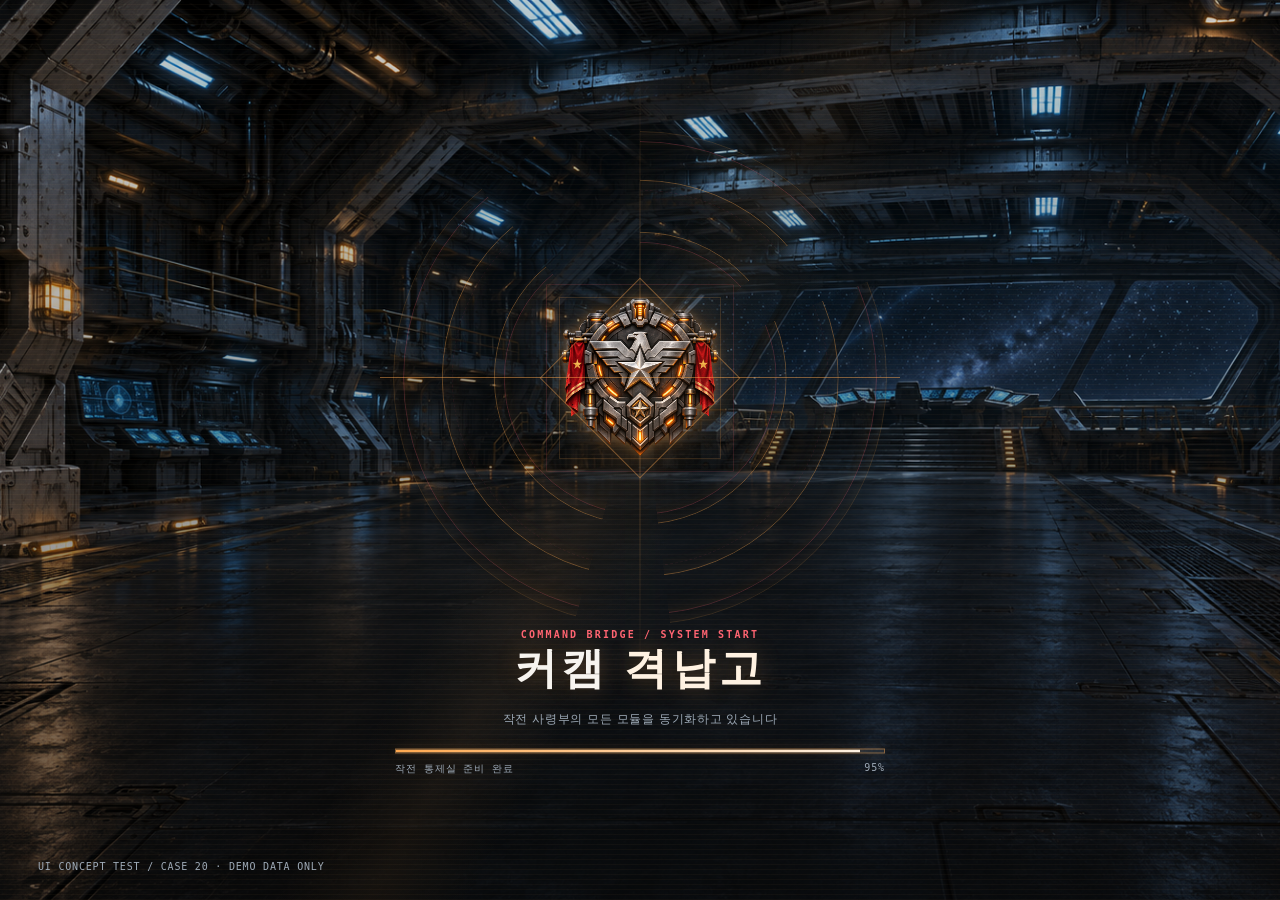
==== commit 8d069026: "Release 0.2.1 with detached progress window and softer update notice" ====
--- a/Launcher/ui-hub/index.html
+++ b/Launcher/ui-hub/index.html
@@ -266,8 +266,7 @@
           <div class="optimization-options">
             <button type="button" id="optimizedMode" class="optimization-option" title="기존 WinForms 간편 화면으로 변경"><span class="optimization-glyph" aria-hidden="true">▤</span><strong>간편 UI</strong><small>기존 경량 화면</small></button>
             <button type="button" id="contrastToggle" class="optimization-option" aria-pressed="false"><span class="optimization-glyph" aria-hidden="true">◐</span><strong>고대비 켜기</strong><small>화면 가독성</small></button>
-            <button type="button" id="introToggle" class="optimization-option" aria-pressed="true"><span class="optimization-glyph" aria-hidden="true">◴</span><strong>시작 로딩 화면: 켜짐</strong><small>적용·다운로드 진행 화면은 계속 표시합니다.</small></button>
-            <button type="button" id="workBrowseToggle" class="optimization-option" aria-pressed="false"><span class="optimization-glyph" aria-hidden="true">▣</span><strong>작업 진행: 전체 화면</strong><small>작은 진행창으로 앱을 둘러보며 기다릴 수 있습니다.</small></button>
+            <button type="button" id="workBrowseToggle" class="optimization-option" aria-pressed="false"><span class="optimization-glyph" aria-hidden="true">▣</span><strong>작업 진행: 전체 화면</strong><small>전체 화면 또는 배경 없는 진행 박스만 표시합니다.</small></button>
             <button type="button" id="motionToggle" class="optimization-option" aria-pressed="false"><span class="optimization-glyph" aria-hidden="true">≋</span><strong>모션 줄이기</strong><small>애니메이션 최소화</small></button>
           </div>
         </section>
--- a/Launcher/ui-hub/ui-refinements.css
+++ b/Launcher/ui-hub/ui-refinements.css
@@ -133,14 +133,16 @@
 }
 .editor-window-page .layout-free-quickbar {display:grid;grid-template-columns:1fr 1fr;}
 .update-banner {position:fixed;top:12px;left:50%;transform:translateX(-50%);z-index:280;
-  display:flex;align-items:center;gap:12px;max-width:calc(100vw - 28px);padding:10px 14px;
-  border:1px solid var(--accent);background:linear-gradient(135deg,var(--panel),var(--panelEnd));
-  box-shadow:0 10px 35px #0009;color:var(--text);}
+  display:flex;align-items:center;gap:9px;max-width:calc(100vw - 28px);padding:9px 12px;
+  border:1px solid color-mix(in srgb,var(--accent) 48%,transparent);border-radius:16px;
+  background:linear-gradient(135deg,var(--panel),var(--panelEnd));
+  box-shadow:0 8px 24px #0005;color:var(--text);font-size:12px;}
 .update-banner[hidden] {display:none;}
 .update-banner>div {display:flex;flex-direction:column;gap:3px;}
+.update-banner strong {font-size:13px;font-weight:700;}
 .update-banner small {color:var(--mutedText);font-size:11px;}
-.update-banner button {min-height:36px;padding:5px 14px;color:var(--buttonText);
-  background:var(--panelEnd);border:1px solid var(--accent);white-space:nowrap;}
+.update-banner button {min-height:32px;padding:5px 10px;color:var(--buttonText);font-size:12px;border-radius:10px;
+  background:var(--panelEnd);border:1px solid color-mix(in srgb,var(--accent) 42%,transparent);white-space:nowrap;}
 @media(max-width:900px) {
   body[data-layout-menu="top"] .sidebar .side-nav .nav-icon,
   body[data-layout-menu="bottom"] .sidebar .side-nav .nav-icon {display:none!important;}
--- a/Launcher/ui-hub/ui-usability.css
+++ b/Launcher/ui-hub/ui-usability.css
@@ -43,13 +43,15 @@
 .editor-window-page .layout-editor-header small {white-space:nowrap;}
 .boot-work-toolbar {position:absolute;top:22px;right:28px;z-index:5;}
 .boot-work-toolbar[hidden] {display:none;}
-.boot.is-compact-work {inset:auto 18px 44px auto;width:min(320px,calc(100vw - 36px));height:340px;border:1px solid var(--accent);border-radius:10px;box-shadow:0 12px 32px #0009;}
+body .boot.is-compact-work {inset:auto;left:var(--work-box-left);top:var(--work-box-top);width:var(--work-box-width);height:auto;
+  background:none!important;border:0;box-shadow:none;overflow:visible;}
+.boot.is-compact-work::before,.boot.is-compact-work::after {display:none;}
 .boot.is-compact-work .boot-scene,.boot.is-compact-work .boot-bottom {display:none;}
-.boot.is-compact-work .boot-center {top:54px;bottom:12px;left:12px;right:12px;width:auto!important;transform:none;text-align:left;padding:14px!important;overflow:auto;}
-.boot.is-compact-work .boot-headline {font-size:20px!important;}
-.boot.is-compact-work .boot-subhead {margin:8px 0 12px;overflow-wrap:anywhere;}
+.boot.is-compact-work .boot-center {position:relative;top:auto;bottom:auto;left:auto;right:auto;
+  width:100%!important;transform:none;max-height:calc(100vh - 140px);padding-top:56px!important;overflow:auto;}
+.boot.is-compact-work .boot-subhead {overflow-wrap:anywhere;}
 .boot.is-compact-work .boot-work-toolbar {top:10px;right:14px;}
-body.work-browsing #archiveMount {width:calc(100% - 340px);}
+body .boot.is-native-work {visibility:hidden;pointer-events:none;}
 body:is([data-layout-menu="top"],[data-layout-menu="bottom"]) .sidebar>.archive-nav>.nav-link {
   width:100%!important;max-width:none!important;min-width:0!important;box-sizing:border-box;}
 .editor-window-page .layout-editor {background:var(--bg)!important;}
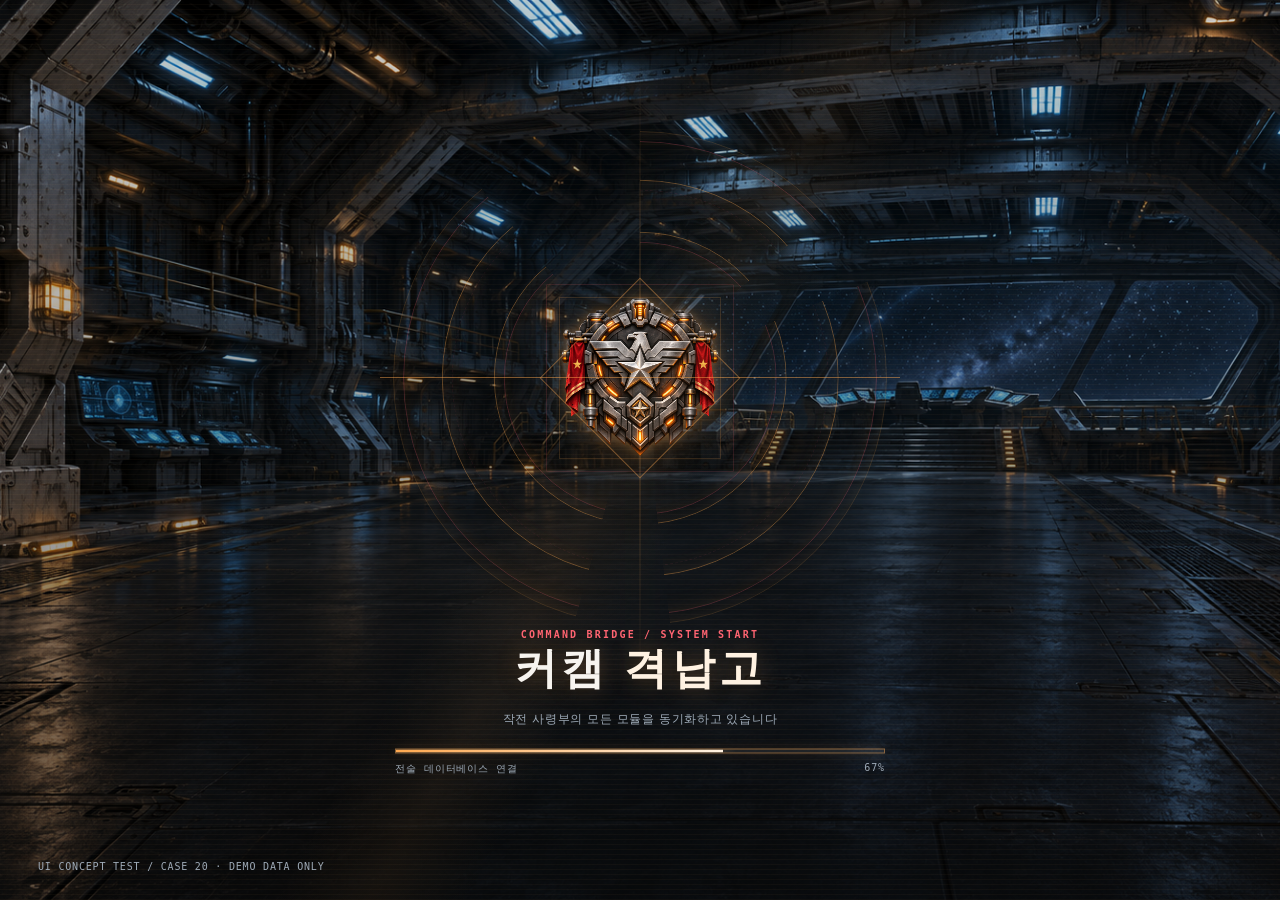
==== commit 3da452d0: "Release 0.2.3: retain themed loading and default fullscreen progress" ====
--- a/Launcher/ui-hub/index.html
+++ b/Launcher/ui-hub/index.html
@@ -266,7 +266,6 @@
           <div class="optimization-options">
             <button type="button" id="optimizedMode" class="optimization-option" title="기존 WinForms 간편 화면으로 변경"><span class="optimization-glyph" aria-hidden="true">▤</span><strong>간편 UI</strong><small>기존 경량 화면</small></button>
             <button type="button" id="contrastToggle" class="optimization-option" aria-pressed="false"><span class="optimization-glyph" aria-hidden="true">◐</span><strong>고대비 켜기</strong><small>화면 가독성</small></button>
-            <button type="button" id="workBrowseToggle" class="optimization-option" aria-pressed="false"><span class="optimization-glyph" aria-hidden="true">▣</span><strong>작업 진행: 전체 화면</strong><small>전체 화면 또는 배경 없는 진행 박스만 표시합니다.</small></button>
             <button type="button" id="motionToggle" class="optimization-option" aria-pressed="false"><span class="optimization-glyph" aria-hidden="true">≋</span><strong>모션 줄이기</strong><small>애니메이션 최소화</small></button>
           </div>
         </section>
--- a/Launcher/ui-hub/hub-features.css
+++ b/Launcher/ui-hub/hub-features.css
@@ -593,7 +593,7 @@
 body[data-layout-menu="left"][data-radar-space="false"] .sidebar-graphic,body[data-layout-menu="right"][data-radar-space="false"] .sidebar-graphic{display:none!important}
 .optimization-settings{margin:4px 0 17px;padding:17px 18px 19px;border:1px solid var(--edge);background:linear-gradient(130deg,rgba(var(--accent-rgb),.12),rgba(0,0,0,.08))}
 .optimization-settings h3{font-size:15px;font-weight:800;color:var(--text);margin:0 0 13px}
-.optimization-options{display:grid;grid-template-columns:repeat(4,minmax(0,1fr));gap:10px}
+.optimization-options{display:grid;grid-template-columns:repeat(3,minmax(0,1fr));gap:10px}
 .optimization-option{display:flex;flex-direction:column;align-items:flex-start;justify-content:center;gap:5px;min-width:0;min-height:105px;text-align:left;padding:14px 13px;border:1px solid var(--edge);border-radius:7px;background:rgba(0,0,0,.23);color:var(--text);transition:border-color .18s,background .18s}
 .optimization-option:hover,.optimization-option:focus-visible{border-color:var(--accent);background:rgba(var(--accent-rgb),.16);outline:2px solid rgba(var(--accent-rgb),.26);outline-offset:1px}
 .optimization-option[aria-pressed="true"]{border-color:var(--accent);background:rgba(var(--accent-rgb),.17)}
@@ -664,6 +664,7 @@
 
 /* Matching settings controls: consistent vertical rhythm and button geometry. */
 .optimization-options,.layout-setting-tile .layout-presets {display:grid;grid-template-columns:repeat(4,minmax(0,1fr));gap:10px;}
+.optimization-options {grid-template-columns:repeat(3,minmax(0,1fr));}
 .optimization-option,.layout-setting-tile .layout-preset {min-height:110px!important;min-width:0!important;
   border:1px solid var(--edge);border-radius:7px!important;background:rgba(0,0,0,.23);
   padding:13px!important;display:flex!important;flex-direction:column!important;align-items:flex-start!important;
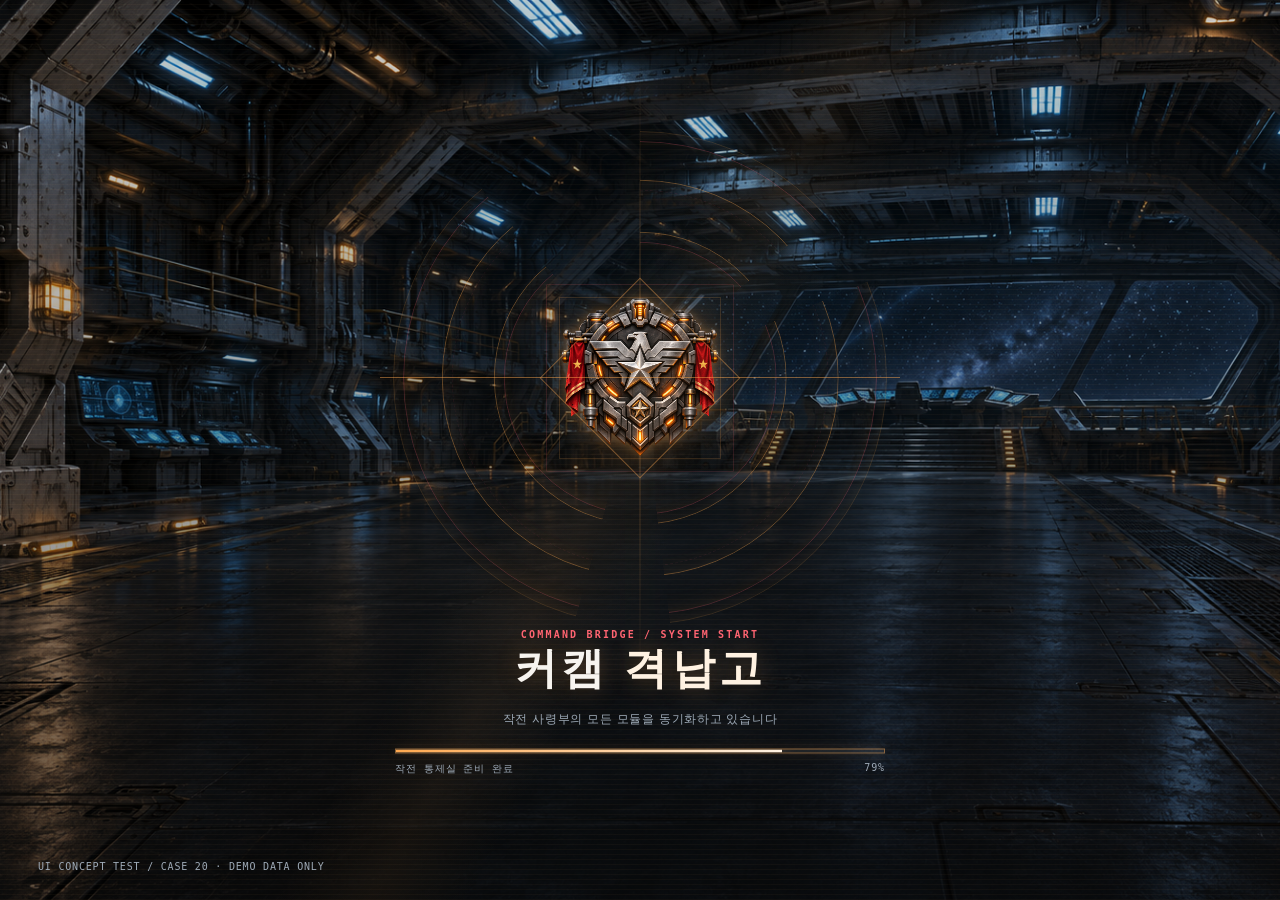
==== commit 24660f63: "Release 0.2.4: restore work progress display toggle without hiding theme loading" ====
--- a/Launcher/ui-hub/index.html
+++ b/Launcher/ui-hub/index.html
@@ -266,6 +266,7 @@
           <div class="optimization-options">
             <button type="button" id="optimizedMode" class="optimization-option" title="기존 WinForms 간편 화면으로 변경"><span class="optimization-glyph" aria-hidden="true">▤</span><strong>간편 UI</strong><small>기존 경량 화면</small></button>
             <button type="button" id="contrastToggle" class="optimization-option" aria-pressed="false"><span class="optimization-glyph" aria-hidden="true">◐</span><strong>고대비 켜기</strong><small>화면 가독성</small></button>
+            <button type="button" id="workBrowseToggle" class="optimization-option" aria-pressed="false"><span class="optimization-glyph" aria-hidden="true">▣</span><strong>작업 진행: 전체 화면</strong><small>캠페인 작업의 진행 화면만 선택합니다. 테마 전환 로딩은 유지됩니다.</small></button>
             <button type="button" id="motionToggle" class="optimization-option" aria-pressed="false"><span class="optimization-glyph" aria-hidden="true">≋</span><strong>모션 줄이기</strong><small>애니메이션 최소화</small></button>
           </div>
         </section>
--- a/Launcher/ui-hub/hub-features.css
+++ b/Launcher/ui-hub/hub-features.css
@@ -593,7 +593,7 @@
 body[data-layout-menu="left"][data-radar-space="false"] .sidebar-graphic,body[data-layout-menu="right"][data-radar-space="false"] .sidebar-graphic{display:none!important}
 .optimization-settings{margin:4px 0 17px;padding:17px 18px 19px;border:1px solid var(--edge);background:linear-gradient(130deg,rgba(var(--accent-rgb),.12),rgba(0,0,0,.08))}
 .optimization-settings h3{font-size:15px;font-weight:800;color:var(--text);margin:0 0 13px}
-.optimization-options{display:grid;grid-template-columns:repeat(3,minmax(0,1fr));gap:10px}
+.optimization-options{display:grid;grid-template-columns:repeat(4,minmax(0,1fr));gap:10px}
 .optimization-option{display:flex;flex-direction:column;align-items:flex-start;justify-content:center;gap:5px;min-width:0;min-height:105px;text-align:left;padding:14px 13px;border:1px solid var(--edge);border-radius:7px;background:rgba(0,0,0,.23);color:var(--text);transition:border-color .18s,background .18s}
 .optimization-option:hover,.optimization-option:focus-visible{border-color:var(--accent);background:rgba(var(--accent-rgb),.16);outline:2px solid rgba(var(--accent-rgb),.26);outline-offset:1px}
 .optimization-option[aria-pressed="true"]{border-color:var(--accent);background:rgba(var(--accent-rgb),.17)}
@@ -664,7 +664,6 @@
 
 /* Matching settings controls: consistent vertical rhythm and button geometry. */
 .optimization-options,.layout-setting-tile .layout-presets {display:grid;grid-template-columns:repeat(4,minmax(0,1fr));gap:10px;}
-.optimization-options {grid-template-columns:repeat(3,minmax(0,1fr));}
 .optimization-option,.layout-setting-tile .layout-preset {min-height:110px!important;min-width:0!important;
   border:1px solid var(--edge);border-radius:7px!important;background:rgba(0,0,0,.23);
   padding:13px!important;display:flex!important;flex-direction:column!important;align-items:flex-start!important;
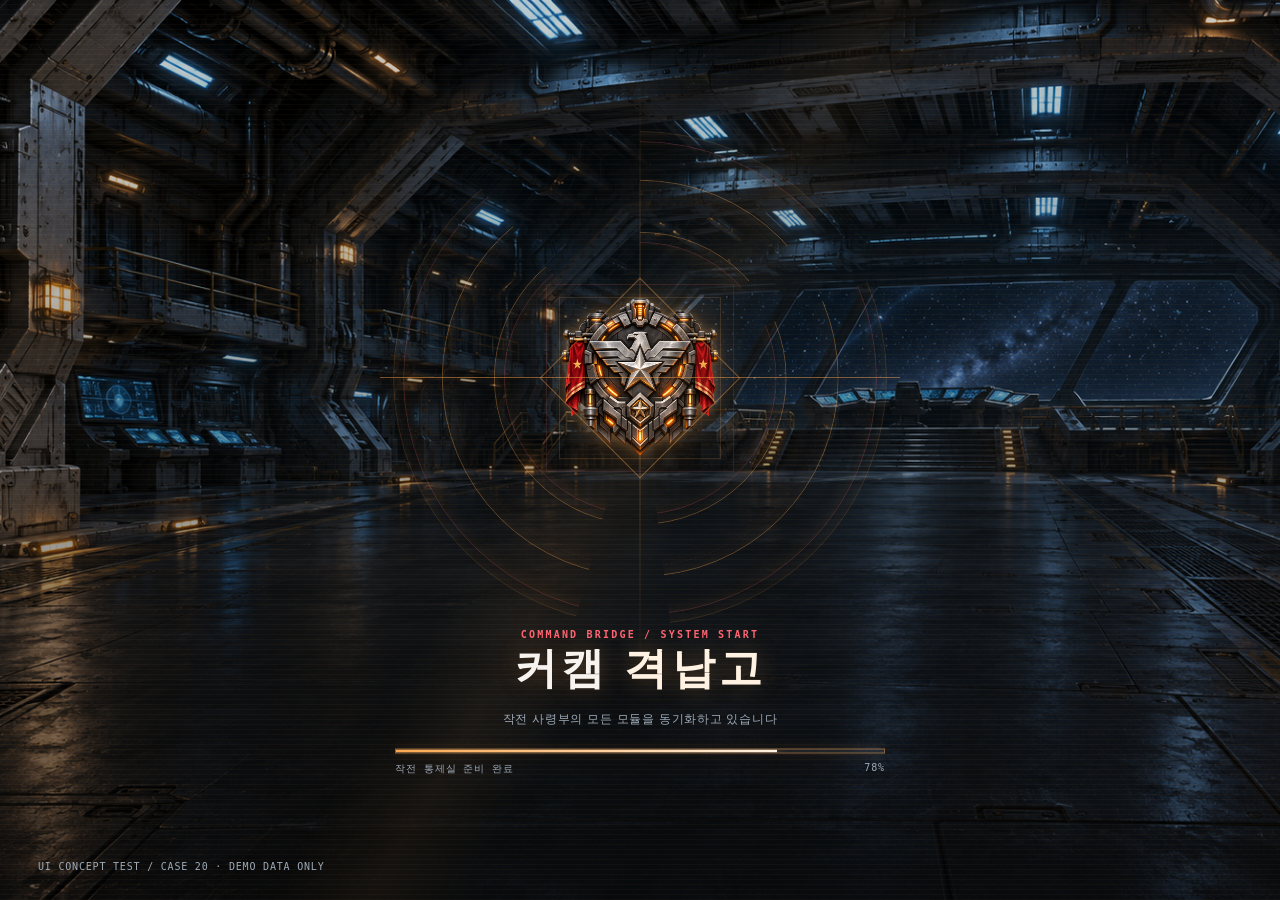
==== commit aec03b5b: "Release v0.2.5.3: custom editor, archive layout, UI safety and update fixes" ====
--- a/Launcher/ui-hub/index.html
+++ b/Launcher/ui-hub/index.html
@@ -196,11 +196,13 @@
       </section>
 
       <section class="action-strip" aria-label="선택된 캠페인 작업">
-        <button class="action-button action-primary" id="launchButton" type="button"><span class="action-icon">▶</span> <span id="primaryActionText">캠페인 적용</span> <small>테스트 안내</small></button>
-        <button class="action-button" id="installButton" type="button"><span class="action-icon">⇩</span> 설치·관리 <small>테스트 안내</small></button>
-        <button class="action-button" id="detailButton" type="button"><span class="action-icon">▤</span> 상세 정보 보기</button>
-        <button class="action-button" id="screenshotButton" type="button"><span class="action-icon"></span> 스크린샷 관리</button>
-        <button class="action-button" id="importZipButton" type="button"><span class="action-icon">⇧</span> ZIP 가져오기</button>
+        <button class="action-button action-primary" id="launchButton" type="button" aria-label="캠페인 적용" title="캠페인 적용"><span class="action-icon">▶</span><span class="action-label-full" id="primaryActionText">캠페인 적용</span><span class="action-label-compact" id="primaryActionShort" aria-hidden="true">적용</span><small>테스트 안내</small></button>
+        <button class="action-button" id="installButton" type="button" aria-label="설치·관리" title="설치·관리"><span class="action-icon">⇩</span><span class="action-label-full">설치·관리</span><span class="action-label-compact" aria-hidden="true">설치</span><small>테스트 안내</small></button>
+        <button class="action-button" id="detailButton" type="button" aria-label="상세 정보 보기" title="상세 정보 보기"><span class="action-icon">▤</span><span class="action-label-full">상세 정보 보기</span><span class="action-label-compact" aria-hidden="true">정보</span></button>
+        <button class="action-button" id="screenshotButton" type="button" aria-label="스크린샷 관리" title="스크린샷 관리"><span class="action-icon"></span><span class="action-label-full">스크린샷 관리</span><span class="action-label-compact" aria-hidden="true">스샷</span></button>
+        <button class="action-button" id="reviewButton" type="button" aria-label="리뷰 달기" title="리뷰 달기"><span class="action-icon">▤</span><span class="action-label-full">리뷰 달기</span><span class="action-label-compact" aria-hidden="true">리뷰</span></button>
+        <button class="action-button" id="recommendButton" type="button" aria-label="추천" title="추천"><span class="action-icon">☆</span><span class="action-label-full">추천</span><span class="action-label-compact" aria-hidden="true">추천</span></button>
+        <button class="action-button" id="importZipButton" type="button" aria-label="ZIP 가져오기" title="ZIP 가져오기"><span class="action-icon">⇧</span><span class="action-label-full">ZIP 가져오기</span><span class="action-label-compact" aria-hidden="true">ZIP</span></button>
         <span class="action-rail-label"><b id="actionCaption">QUICK OPERATIONS</b> <span>↘</span></span>
       </section>
 
@@ -209,7 +211,9 @@
           <div class="catalog-heading"><div class="eyebrow" id="catalogEyebrow">MISSION DATABASE / INDEX</div><h3 id="catalogTitle">캠페인 목록 <span id="resultCount">12</span></h3></div>
           <div class="toolbar-inputs">
             <button id="favoriteButton" class="catalog-favorites" type="button" aria-label="즐겨찾기만 보기" title="즐겨찾기만 보기" aria-pressed="false">☆</button>
-            <label class="search-field" for="campaignSearch"><span class="search-icon" aria-hidden="true"><svg viewBox="0 0 24 24" fill="none" stroke="currentColor" stroke-width="1.8" stroke-linecap="round"><circle cx="10.5" cy="10.5" r="6.5"/><path d="m15.6 15.6 5 5"/></svg></span><input id="campaignSearch" type="search" autocomplete="off" placeholder="캠페인 이름 · 제작자 검색" aria-label="캠페인 검색"><kbd>/</kbd></label>
+            <div class="search-with-hidden"><label class="search-field" for="campaignSearch"><span class="search-icon" aria-hidden="true"><svg viewBox="0 0 24 24" fill="none" stroke="currentColor" stroke-width="1.8" stroke-linecap="round"><circle cx="10.5" cy="10.5" r="6.5"/><path d="m15.6 15.6 5 5"/></svg></span><input id="campaignSearch" type="search" autocomplete="off" placeholder="캠페인 이름 · 제작자 검색" aria-label="캠페인 검색"><kbd>/</kbd></label>
+            <button id="showHiddenCampaigns" class="catalog-hidden-toggle" type="button" aria-pressed="false" aria-label="숨긴 캠페인 보기" title="숨긴 캠페인 보기"><svg viewBox="0 0 24 24" aria-hidden="true" fill="none" stroke="currentColor" stroke-width="1.8" stroke-linecap="round" stroke-linejoin="round"><path d="M2 12s3.7-6.5 10-6.5S22 12 22 12s-3.7 6.5-10 6.5S2 12 2 12Z"/><circle cx="12" cy="12" r="2.8"/></svg><span id="hiddenCampaignCount" class="catalog-hidden-count" hidden>0</span></button>
+            </div>
             <label class="select-field" id="categoryFilter"><span>분류</span><select id="campaignCategory" aria-label="캠페인 분류"><option value="all">전체</option><option value="자날">자날</option><option value="군심">군심</option><option value="공유">공유</option><option value="노바">노바</option><option value="전용">전용</option></select></label>
             <label class="select-field"><span>정렬</span><select id="sortCampaigns" aria-label="정렬"><option value="playtime">플레이 시간순</option><option value="name">이름순</option><option value="popular">인기순</option></select></label>
             <div class="view-mode" role="group" aria-label="목록 표시">
@@ -305,6 +309,20 @@
     <button type="button" id="updateBannerIgnore">무시</button>
   </section>
   <div class="toast" id="toast" role="status" aria-live="polite" hidden><span class="toast-icon">◆</span><span id="toastMessage"></span></div>
+  <div id="recommendationBurst" class="recommendation-burst" aria-hidden="true" hidden></div>
+  <div id="recommendationNotice" class="recommendation-notice" data-phase="working"
+       role="status" aria-live="polite" aria-atomic="true" hidden>
+    <div class="recommendation-notice-card">
+      <div class="recommendation-orbit" aria-hidden="true">
+        <span class="recommendation-orbit-outer"></span><span class="recommendation-orbit-inner"></span>
+        <span id="recommendationGlyph" class="recommendation-orbit-glyph">⌬</span>
+      </div>
+      <span id="recommendationEyebrow" class="recommendation-notice-eyebrow">TACTICAL RECOMMENDATION</span>
+      <strong id="recommendationHeadline" class="recommendation-notice-headline">추천 확인 중</strong>
+      <p id="recommendationDescription" class="recommendation-notice-description">아카이브와 추천 상태를 확인하고 있습니다.</p>
+      <span class="recommendation-notice-line" aria-hidden="true"></span>
+    </div>
+  </div>
   <div id="zipDropOverlay" class="zip-drop-overlay" aria-live="polite" hidden>
     <div class="zip-drop-card"><span aria-hidden="true">⇩</span><strong>캠페인 ZIP 설치·연결</strong>
       <small>파일을 놓으면 기존 설치 검사와 확인 절차가 시작됩니다</small></div>
@@ -313,6 +331,7 @@
     <button type="button" role="menuitem" data-card-action="apply">적용</button>
     <button type="button" role="menuitem" data-card-action="remove">삭제</button>
     <button type="button" role="menuitem" data-card-action="update">업데이트</button>
+    <button type="button" role="menuitem" data-card-action="visibility">캠페인 숨기기</button>
   </div>
   <div class="manage-overlay" id="manageOverlay" hidden>
     <div class="manage-dialog" role="dialog" aria-modal="true" aria-labelledby="manageTitle">
--- a/Launcher/ui-hub/ui-usability.css
+++ b/Launcher/ui-hub/ui-usability.css
@@ -36,6 +36,11 @@
 body[data-layout-free="false"] .contact-cell {max-width:100%;box-sizing:border-box;}
 body[data-layout-preset="base"] #detailArt {height:auto;min-height:116px;flex:1 0 116px;
   background-size:contain!important;background-position:center!important;background-repeat:no-repeat!important;}
+/* On compact embedded archive windows the themed header is intentionally
+   hidden by UiLab. Do not let the narrow-layout display:flex!important rule
+   resurrect its title, preview hint and statistics above the real website. */
+body.embedded .workspace[data-view="archive"] > .workspace-header{
+  display:none!important;}
 .editor-window-page .layout-editor-header {background:var(--bg)!important;
   border-bottom:0;padding:10px 0 14px;}
 .editor-window-page .layout-editor-header strong {color:var(--text);}
@@ -78,3 +83,303 @@
 body[data-menu-shape="protoss"] .nav-link:hover::before {background:var(--borderColor);}
 body[data-menu-shape="protoss"] .nav-link.is-active::after {
   background:linear-gradient(90deg,color-mix(in srgb,var(--selectedColor) 18%,var(--menu)),var(--menuEnd));}
+.search-with-hidden{display:flex;align-items:center;gap:7px;flex:1 1 240px;
+  min-width:210px;max-width:355px}
+.search-with-hidden .search-field{flex:1 1 auto;min-width:0;width:auto}
+.catalog-hidden-toggle{position:relative;display:grid;place-items:center;flex:none;width:38px;height:37px;
+  border:1px solid var(--edge);border-radius:6px;color:var(--dim);background:rgba(0,0,0,.24);cursor:pointer}
+.catalog-hidden-toggle svg{width:20px;height:20px;display:block}
+.catalog-hidden-toggle:hover,.catalog-hidden-toggle:focus-visible,.catalog-hidden-toggle.is-active{
+  color:var(--accent);border-color:var(--accent);background:rgba(var(--accent-rgb),.14);outline:none}
+.catalog-hidden-count{position:absolute;top:-6px;right:-6px;padding:1px 5px;border-radius:8px;
+  background:var(--accent);color:var(--bg);font-size:9px;font-weight:800}
+.campaign-card.is-hidden-campaign{opacity:.69;border-style:dashed}
+.card-hidden-label{display:inline-block;padding:1px 5px;border:1px solid var(--accent);
+  border-radius:3px;color:var(--accent);font-size:10px;vertical-align:middle}
+.layout-library{margin:18px 0 8px;padding:14px;border:1px solid var(--edge);
+  border-radius:9px;background:rgba(0,0,0,.13)}
+.layout-library-heading{display:flex;flex-wrap:wrap;align-items:baseline;gap:10px;margin-bottom:13px}
+.layout-library-heading strong{color:var(--text);font-size:15px}
+.layout-library-heading small{color:var(--dim);font-size:11px}
+.layout-library-name{margin-bottom:9px}
+.layout-library-actions{display:flex;gap:8px;flex-wrap:wrap;margin:9px 0 14px}
+.layout-library-actions button{flex:1 1 115px;min-height:38px!important;font-size:12px}
+.layout-library-list{display:grid;gap:8px;max-height:360px;overflow:auto;padding-right:3px}
+.layout-library-item{display:flex;flex-wrap:wrap;justify-content:space-between;
+  align-items:center;gap:9px;padding:10px;border:1px solid var(--edge-faint);
+  border-radius:7px;background:rgba(0,0,0,.14);min-width:0}
+.layout-library-item>div:first-child{display:grid;gap:4px;min-width:100px;flex:1 1 135px}
+.layout-library-item strong{display:block;max-width:100%;overflow-wrap:anywhere;font-size:12px}
+.layout-library-item small{font-size:10px;color:var(--dim)}
+.layout-library-item-actions{display:flex;flex-wrap:wrap;gap:5px}
+.layout-library-item-actions button{min-height:33px!important;padding:5px 9px!important;font-size:11px}
+.layout-library-empty{margin:0;padding:13px 7px;color:var(--dim);font-size:11px}
+.layout-library-pages{display:flex;justify-content:center;align-items:center;gap:12px;padding:7px}
+.layout-library-pages span{font-size:11px;color:var(--dim);min-width:44px;text-align:center}
+.layout-library-pages button{min-height:32px!important}
+/* The action rail responds to its own allocated width, not just screen width.
+   Keep every existing SVG icon, full accessible name, and all seven actions. */
+.action-strip .action-label-full{display:inline}
+.action-strip .action-label-compact{display:none}
+.action-strip[data-compact-actions="true"] .action-label-full{display:none!important}
+.action-strip[data-compact-actions="true"] .action-label-compact{display:inline!important}
+.action-strip[data-compact-actions="true"]{flex-wrap:wrap!important;gap:4px!important}
+.action-strip[data-compact-actions="true"]>.action-button,
+body.embedded .action-strip[data-compact-actions="true"]>.action-button{
+  display:inline-flex;align-items:center;justify-content:center;gap:5px;
+  flex:1 1 74px!important;min-width:72px!important;
+  padding:0 7px!important;font-size:11px!important;white-space:nowrap;line-height:1.2}
+.action-strip[data-compact-actions="true"]>.action-button .action-icon{
+  display:inline-flex!important;align-items:center;justify-content:center;
+  flex:0 0 17px;width:17px;height:17px;margin:0!important}
+.action-strip[data-compact-actions="true"]>.action-button .action-icon svg{
+  width:17px;height:17px;display:block}
+.action-strip[data-compact-actions="true"]>.action-button small{display:none!important}
+
+/* A wider editor changes the arrangement of settings rather than merely
+   stretching each input. The same data controls are retained in every mode. */
+.editor-window-page .layout-editor-dashboard{
+  display:grid;grid-template-columns:minmax(0,1fr);gap:12px;align-items:start;
+  grid-template-areas:"geometry" "colors" "saved" "extras";
+  container-type:inline-size}
+.editor-window-page .layout-editor-section{
+  min-width:0;padding:14px;border:1px solid var(--edge);border-radius:8px;
+  background:rgba(var(--accent-rgb),.035)}
+.editor-window-page .layout-editor-section>h3{
+  margin:0 0 12px;color:var(--accent-bright);font-size:13px;line-height:1.4}
+.editor-window-page .layout-editor-section--geometry{grid-area:geometry}
+.editor-window-page .layout-editor-section--colors{grid-area:colors}
+.editor-window-page .layout-editor-section--extras{grid-area:extras}
+.editor-window-page .layout-editor-section--saved{grid-area:saved}
+.editor-window-page .layout-editor-section .layout-editor-row{
+  grid-template-columns:repeat(2,minmax(0,1fr));gap:10px;margin-top:10px}
+.editor-window-page .layout-editor-section .layout-editor-row>*{min-width:0}
+.editor-window-page .layout-editor-section .layout-range{margin-top:0!important}
+.editor-window-page .layout-editor-section--colors .layout-color-panel{
+  border:0;margin:0;padding:0;min-width:0}
+.editor-window-page .layout-editor-section--colors .layout-color-panel fieldset{
+  min-width:0;max-width:100%;box-sizing:border-box}
+.editor-window-page .layout-editor-section--colors .layout-color-grid{
+  grid-template-columns:repeat(2,minmax(0,1fr))}
+.editor-window-page .layout-editor-section--saved .layout-library{
+  margin:0;padding:0;border:0;background:none}
+.editor-window-page .layout-editor-section--saved .layout-library-list{
+  grid-template-columns:minmax(0,1fr)}
+.editor-window-page .layout-editor-section--saved .layout-library-item{
+  min-width:0;overflow-wrap:anywhere}
+.editor-window-page .layout-editor-section--extras .layout-quick-actions{
+  margin-top:0}
+.editor-window-page .layout-editor-section--extras .layout-free-options{
+  min-width:0}
+@media (max-width:430px){
+  .editor-window-page .layout-editor-section{padding:10px}
+  .editor-window-page .layout-editor-section .layout-editor-row{grid-template-columns:minmax(0,1fr)}
+}
+.action-strip #reviewButton,.action-strip #recommendButton{white-space:nowrap}
+body.embedded .action-strip{flex-wrap:wrap;row-gap:6px}
+body.embedded .action-strip>.action-button{flex:1 1 110px}
+body.embedded .action-strip #reviewButton,body.embedded .action-strip #recommendButton{
+  min-width:92px!important}
+@media(max-width:900px){
+  .action-strip #reviewButton,.action-strip #recommendButton{min-width:100px}
+}
+
+/* Short-lived recommendation signal: uses the current faction's boot palette
+   without interrupting the work overlay or the campaign browsing context. */
+.recommendation-notice[hidden]{display:none!important}
+.recommendation-notice{position:fixed;inset:0;z-index:120;display:grid;place-items:center;
+  padding:18px;pointer-events:none;background:rgba(1,8,17,.24);opacity:1;visibility:visible;
+  backdrop-filter:blur(2px);-webkit-backdrop-filter:blur(2px);
+  transition:opacity .34s ease-in-out,visibility .34s ease-in-out}
+.recommendation-notice.is-fading{opacity:0;visibility:hidden}
+.recommendation-notice-card{position:relative;display:flex;flex-direction:column;align-items:center;
+  width:min(480px,calc(100vw - 36px));min-height:262px;padding:21px 27px 27px;
+  text-align:center;overflow:hidden;border:1px solid rgba(var(--accent-rgb),.64);
+  background:linear-gradient(158deg,rgba(9,24,42,.98),rgba(5,13,25,.98));
+  box-shadow:0 18px 55px rgba(0,0,0,.6),inset 0 0 28px rgba(var(--accent-rgb),.09),
+    0 0 35px rgba(var(--accent-rgb),.18)}
+.recommendation-notice-card::after{content:"";position:absolute;inset:0;
+  background:linear-gradient(112deg,transparent 39%,rgba(var(--accent-rgb),.13) 49%,transparent 60%);
+  animation:recommendSignalSweep 1.5s ease-in-out both;pointer-events:none}
+.recommendation-orbit{position:relative;display:grid;place-items:center;width:100px;height:100px;
+  flex:0 0 100px;color:var(--accent-bright);filter:drop-shadow(0 0 12px rgba(var(--accent-rgb),.42))}
+.recommendation-orbit-outer,.recommendation-orbit-inner{position:absolute;inset:7px;
+  border:2px dashed rgba(var(--accent-rgb),.58);border-radius:50%;animation:spin 3.2s linear infinite}
+.recommendation-orbit-inner{inset:19px;border:2px solid rgba(var(--secondary-rgb),.72);
+  border-top-color:transparent;border-bottom-color:transparent;animation-direction:reverse;
+  animation-duration:1.8s}
+.recommendation-orbit-glyph{position:relative;z-index:1;font-size:41px;text-shadow:0 0 21px var(--accent)}
+.recommendation-notice-eyebrow{margin:10px 0 8px;font:700 10px/1.4 Consolas,monospace;
+  letter-spacing:.18em;color:var(--secondary);text-transform:uppercase}
+.recommendation-notice-headline{color:var(--accent-bright);font-size:23px;line-height:1.35}
+.recommendation-notice-description{margin:8px 0 4px;max-width:100%;font-size:13px;
+  line-height:1.65;color:var(--text);overflow-wrap:anywhere}
+.recommendation-notice-line{position:absolute;left:18%;bottom:0;width:64%;height:3px;
+  background:linear-gradient(90deg,transparent,var(--accent),var(--secondary),transparent);
+  box-shadow:0 0 13px rgba(var(--accent-rgb),.65)}
+
+/* Successful recommendations celebrate in place: no modal, dimming or text box.
+   Particles live at body level so themed action-button clipping cannot cut them off. */
+.recommendation-burst[hidden]{display:none!important}
+.recommendation-burst{position:fixed;left:0;top:0;z-index:125;width:220px;height:220px;
+  transform:translate(-50%,-50%);pointer-events:none;overflow:visible;
+  color:var(--accent-bright)}
+.recommendation-burst-core{position:absolute;left:50%;top:50%;width:66px;height:66px;
+  background:linear-gradient(145deg,#fff8dd,var(--secondary),var(--accent-bright));
+  clip-path:polygon(50% 0,61% 34%,98% 35%,68% 57%,79% 92%,50% 72%,
+    21% 92%,32% 57%,2% 35%,39% 34%);
+  filter:drop-shadow(0 0 16px var(--accent));
+  animation:recommendStarPop 1.5s cubic-bezier(.2,.74,.32,1) both}
+.recommendation-burst-flash{position:absolute;left:50%;top:50%;
+  width:128px;height:128px;border:2px solid var(--secondary);
+  border-radius:50%;box-shadow:0 0 17px rgba(var(--accent-rgb),.4);
+  animation:recommendStarRing 1.5s ease-out both}
+.recommendation-burst-star{position:absolute;left:50%;top:50%;width:var(--size);
+  height:var(--size);background:var(--secondary);
+  clip-path:polygon(50% 0,61% 34%,98% 35%,68% 57%,79% 92%,50% 72%,
+    21% 92%,32% 57%,2% 35%,39% 34%);
+  filter:drop-shadow(0 0 7px var(--accent));
+  animation:recommendStarScatter 1.5s ease-out var(--delay) both}
+.recommendation-burst-star:nth-child(odd){background:var(--accent-bright)}
+.recommendation-burst-star:nth-child(4n){background:#fff3cb}
+.action-button.is-recommend-pending .action-icon{color:var(--secondary)!important;
+  animation:recommendCharge .85s ease-in-out infinite}
+@keyframes recommendStarPop{
+  0%{opacity:0;transform:translate(-50%,-50%) rotate(-42deg) scale(.08)}
+  17%{opacity:1;transform:translate(-50%,-50%) rotate(-8deg) scale(1.55)}
+  35%{opacity:1;transform:translate(-50%,-50%) rotate(7deg) scale(.94)}
+  60%{opacity:1;transform:translate(-50%,-50%) rotate(16deg) scale(1.08)}
+  100%{opacity:0;transform:translate(-50%,-50%) rotate(35deg) scale(.18)}
+}
+@keyframes recommendStarRing{
+  0%{opacity:0;transform:translate(-50%,-50%) scale(.05)}
+  16%{opacity:.92}
+  60%{opacity:.35}
+  100%{opacity:0;transform:translate(-50%,-50%) scale(1.9)}
+}
+@keyframes recommendStarScatter{
+  0%{opacity:0;transform:translate(-50%,-50%) rotate(var(--angle)) translateX(2px) scale(.1)}
+  19%{opacity:1}
+  54%{opacity:.94;transform:translate(-50%,-50%) rotate(var(--angle))
+      translateX(var(--distance)) scale(1)}
+  100%{opacity:0;transform:translate(-50%,-50%) rotate(var(--angle))
+      translateX(calc(var(--distance) + 19px)) scale(.1)}
+}
+@keyframes recommendCharge{0%,100%{opacity:.6;transform:scale(.95)}
+  50%{opacity:1;transform:scale(1.2)}}
+body[data-theme="terran"] .recommendation-burst-core{filter:drop-shadow(0 0 18px #e68b48)}
+body[data-theme="protoss"] .recommendation-burst-core{filter:drop-shadow(0 0 22px #80dbff)}
+body[data-theme="zerg"] .recommendation-burst-core{filter:drop-shadow(0 0 22px #d358dd)}
+body[data-theme="nova"] .recommendation-burst-core{filter:drop-shadow(0 0 15px #fa9c71)}
+.recommendation-notice[data-phase="success"] .recommendation-orbit-inner,
+.recommendation-notice[data-phase="duplicate"] .recommendation-orbit-inner,
+.recommendation-notice[data-phase="error"] .recommendation-orbit-inner{animation-play-state:paused}
+body[data-theme="terran"] .recommendation-notice-card{
+  clip-path:polygon(0 0,95% 0,100% 13%,100% 100%,5% 100%,0 87%)}
+body[data-theme="terran"] .recommendation-orbit-outer,
+body[data-theme="terran"] .recommendation-orbit-inner{border-radius:15%;transform:rotate(45deg)}
+body[data-theme="protoss"] .recommendation-notice-card{
+  border-color:rgba(var(--secondary-rgb),.85);
+  background:radial-gradient(ellipse at 50% 12%,rgba(var(--secondary-rgb),.17),transparent 55%),
+    linear-gradient(165deg,rgba(4,14,45,.98),rgba(2,7,26,.99))}
+body[data-theme="protoss"] .recommendation-orbit-glyph{font-size:54px;color:var(--secondary)}
+body[data-theme="zerg"] .recommendation-notice-card{border-radius:23px 6px 23px 6px;
+  background:radial-gradient(ellipse at 50% 16%,rgba(var(--accent-rgb),.18),transparent 57%),
+    linear-gradient(160deg,rgba(29,9,39,.98),rgba(10,5,19,.98))}
+body[data-theme="zerg"] .recommendation-orbit-outer,
+body[data-theme="zerg"] .recommendation-orbit-inner{border-radius:45% 55% 43% 57%;
+  animation:recommendHivePulse 1.5s ease-in-out infinite}
+body[data-theme="nova"] .recommendation-notice-card{border-left:3px solid var(--secondary);
+  background:linear-gradient(160deg,rgba(15,22,34,.99),rgba(4,7,13,.99))}
+body[data-theme="nova"] .recommendation-orbit-outer,
+body[data-theme="nova"] .recommendation-orbit-inner{border-radius:4px}
+@keyframes recommendSignalSweep{from{transform:translateX(-120%)}to{transform:translateX(120%)}}
+@keyframes recommendHivePulse{0%,100%{transform:scale(.91);opacity:.62}
+  50%{transform:scale(1.07);opacity:1}}
+@media(prefers-reduced-motion:reduce){
+  .recommendation-notice-card::after,.recommendation-orbit-outer,
+  .recommendation-orbit-inner{animation:none!important}
+  .recommendation-burst-core{animation:recommendReducedStar .4s ease-out both}
+  .recommendation-burst-flash,.recommendation-burst-star{display:none}
+  .action-button.is-recommend-pending .action-icon{animation:none}
+}
+body.reduce-motion .recommendation-burst-core{animation:recommendReducedStar .4s ease-out both}
+body.reduce-motion .recommendation-burst-flash,
+body.reduce-motion .recommendation-burst-star{display:none}
+body.reduce-motion .action-button.is-recommend-pending .action-icon{animation:none}
+@keyframes recommendReducedStar{
+  0%{opacity:.8;transform:translate(-50%,-50%) scale(.75)}
+  100%{opacity:0;transform:translate(-50%,-50%) scale(1)}
+}
+@media(min-width:810px){
+  .editor-window-page .layout-editor{padding:22px 26px!important}
+  .editor-window-page .layout-library-list{grid-template-columns:repeat(2,minmax(0,1fr))}
+  .editor-window-page .layout-color-grid{grid-template-columns:repeat(3,minmax(0,1fr))}
+}
+@media(max-width:530px){
+  .editor-window-page .layout-library-item-actions{width:100%}
+  .editor-window-page .layout-library-actions button{flex:1 1 100px}
+}
+
+/* CASE 20: reflow the controls WITHIN each group.
+   The dashboard itself stays full-width so four actual control columns fit. */
+.editor-window-page .layout-editor-choices,
+.editor-window-page .layout-editor-metrics{
+  display:grid;grid-template-columns:repeat(2,minmax(0,1fr));
+  column-gap:12px;row-gap:12px;min-width:0}
+.editor-window-page .layout-editor-choices>label,
+.editor-window-page .layout-editor-metrics>label{min-width:0;margin:0!important}
+.editor-window-page .layout-editor-choices{margin-bottom:15px}
+.editor-window-page .layout-editor-subheading{
+  font-size:12px;font-weight:700;color:var(--secondary);margin:14px 0 10px;
+  padding-top:10px;border-top:1px solid var(--edge-faint)}
+.editor-window-page .layout-editor-metrics .layout-range b{
+  font-variant-numeric:tabular-nums;white-space:nowrap}
+.editor-window-page .layout-color-groups{
+  display:grid;grid-template-columns:minmax(0,1fr);gap:11px;align-items:start}
+.editor-window-page .layout-color-groups>fieldset{min-width:0;margin:0!important}
+.editor-window-page .layout-color-groups .layout-color-grid{
+  display:grid;grid-template-columns:repeat(2,minmax(0,1fr));gap:8px}
+.editor-window-page .layout-color-groups .layout-color-grid label{min-width:0}
+.editor-window-page .layout-library-list{
+  display:grid;grid-template-columns:minmax(0,1fr);gap:9px;
+  max-height:none;overflow:visible}
+.editor-window-page .layout-library-item{min-width:0;padding:9px 11px}
+.editor-window-page .layout-library-item>div:first-child{flex-basis:100%}
+.editor-window-page .layout-library-item-actions{
+  display:grid;grid-template-columns:repeat(3,minmax(0,1fr));width:100%;gap:5px}
+.editor-window-page .layout-library-item-actions button{
+  min-width:0;min-height:31px!important;padding:5px 3px!important}
+.editor-window-page .layout-library-pages{margin-top:11px}
+@container (min-width:560px){
+  .editor-window-page .layout-editor-choices{
+    grid-template-columns:repeat(4,minmax(0,1fr))}
+  .editor-window-page .layout-color-groups{
+    grid-template-columns:minmax(0,.95fr) minmax(0,1.15fr);
+    grid-template-areas:"panel surfaces" "text surfaces" "icons status";gap:12px}
+  .editor-window-page .layout-color-group--panel{grid-area:panel}
+  .editor-window-page .layout-color-group--surfaces{grid-area:surfaces}
+  .editor-window-page .layout-color-group--text{grid-area:text}
+  .editor-window-page .layout-color-group--icons{grid-area:icons}
+  .editor-window-page .layout-color-group--status{grid-area:status}
+  .editor-window-page .layout-editor-section--saved .layout-library-list{
+    grid-template-columns:repeat(2,minmax(0,1fr))}
+}
+@container (min-width:850px){
+  .editor-window-page .layout-editor-metrics{
+    grid-template-columns:repeat(4,minmax(0,1fr))}
+  .editor-window-page .layout-color-group--surfaces .layout-color-grid{
+    grid-template-columns:repeat(3,minmax(0,1fr))}
+  .editor-window-page .layout-editor-section--saved .layout-library-list{
+    grid-template-columns:repeat(3,minmax(0,1fr))}
+}
+@container (min-width:1260px){
+  .editor-window-page .layout-editor-section--saved .layout-library-list{
+    grid-template-columns:repeat(4,minmax(0,1fr))}
+}
+@container (max-width:440px){
+  .editor-window-page .layout-editor-choices{
+    grid-template-columns:repeat(2,minmax(0,1fr))}
+  .editor-window-page .layout-color-groups .layout-color-grid{
+    grid-template-columns:minmax(0,1fr)}
+}
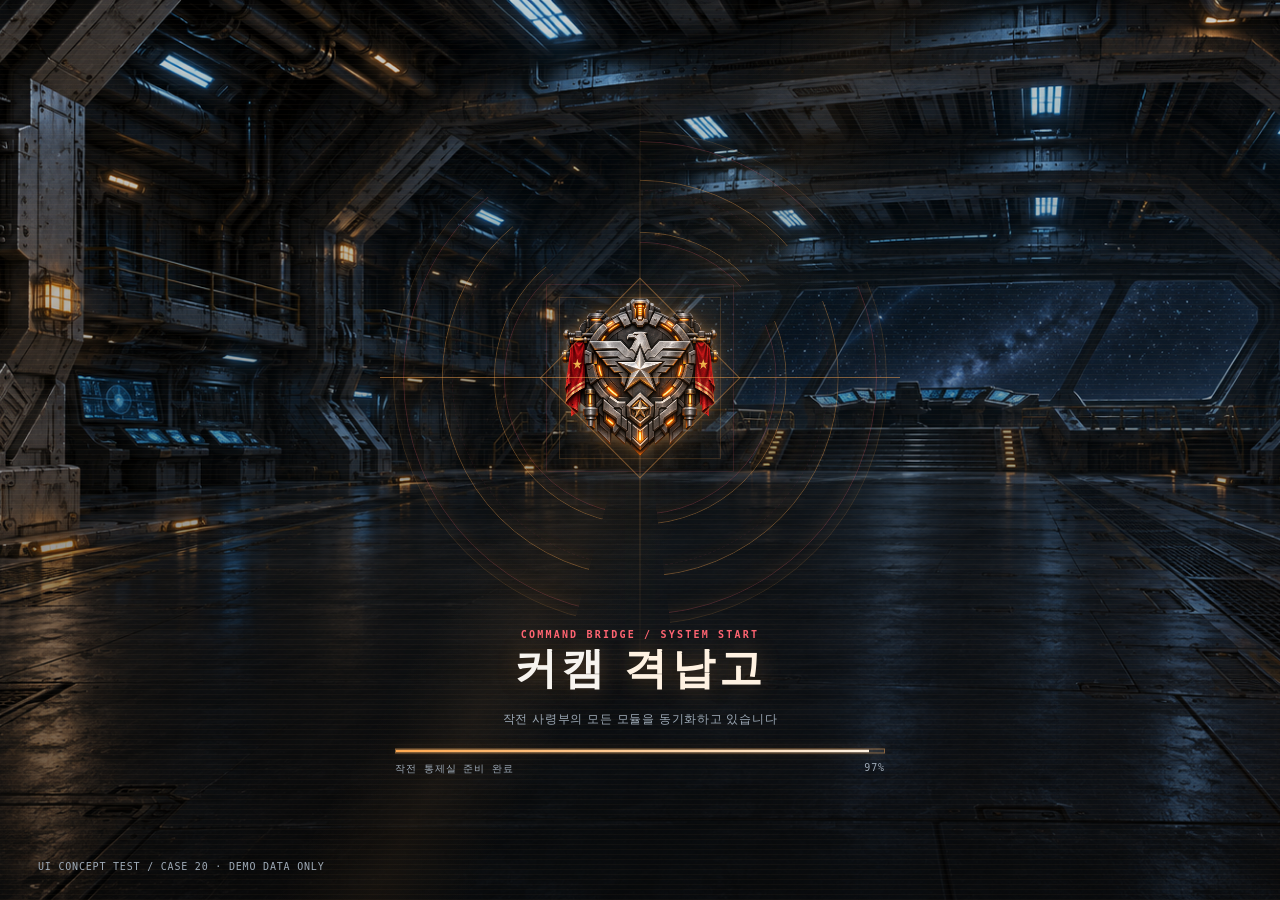
==== commit 455d26e0: "Release v0.2.5.5: repair Odyssey layout and improve dedicated UI" ====
--- a/Launcher/ui-hub/index.html
+++ b/Launcher/ui-hub/index.html
@@ -195,9 +195,9 @@
         <div class="hero-bottomline"><span class="scan-light"></span><span>CAMPAIGN DATA LINK ESTABLISHED</span><span>NO LIVE GAME CONNECTION</span></div>
       </section>
 
-      <section class="action-strip" aria-label="선택된 캠페인 작업">
+      <section class="action-strip" aria-label="선택된 캠페인 작업 · 빈 영역에서 우클릭 또는 메뉴 키로 숨긴 버튼 복원" tabindex="0" title="빈 영역을 우클릭하면 숨긴 작업 버튼을 다시 표시할 수 있습니다.">
         <button class="action-button action-primary" id="launchButton" type="button" aria-label="캠페인 적용" title="캠페인 적용"><span class="action-icon">▶</span><span class="action-label-full" id="primaryActionText">캠페인 적용</span><span class="action-label-compact" id="primaryActionShort" aria-hidden="true">적용</span><small>테스트 안내</small></button>
-        <button class="action-button" id="installButton" type="button" aria-label="설치·관리" title="설치·관리"><span class="action-icon">⇩</span><span class="action-label-full">설치·관리</span><span class="action-label-compact" aria-hidden="true">설치</span><small>테스트 안내</small></button>
+        <button class="action-button" id="installButton" type="button" aria-label="설치·관리" title="설치·관리"><span class="action-icon">⇩</span><span class="action-label-full">설치·관리</span><span class="action-label-compact" aria-hidden="true">관리</span><small>테스트 안내</small></button>
         <button class="action-button" id="detailButton" type="button" aria-label="상세 정보 보기" title="상세 정보 보기"><span class="action-icon">▤</span><span class="action-label-full">상세 정보 보기</span><span class="action-label-compact" aria-hidden="true">정보</span></button>
         <button class="action-button" id="screenshotButton" type="button" aria-label="스크린샷 관리" title="스크린샷 관리"><span class="action-icon"></span><span class="action-label-full">스크린샷 관리</span><span class="action-label-compact" aria-hidden="true">스샷</span></button>
         <button class="action-button" id="reviewButton" type="button" aria-label="리뷰 달기" title="리뷰 달기"><span class="action-icon">▤</span><span class="action-label-full">리뷰 달기</span><span class="action-label-compact" aria-hidden="true">리뷰</span></button>
@@ -272,6 +272,8 @@
             <button type="button" id="contrastToggle" class="optimization-option" aria-pressed="false"><span class="optimization-glyph" aria-hidden="true">◐</span><strong>고대비 켜기</strong><small>화면 가독성</small></button>
             <button type="button" id="workBrowseToggle" class="optimization-option" aria-pressed="false"><span class="optimization-glyph" aria-hidden="true">▣</span><strong>작업 진행: 전체 화면</strong><small>캠페인 작업의 진행 화면만 선택합니다. 테마 전환 로딩은 유지됩니다.</small></button>
             <button type="button" id="motionToggle" class="optimization-option" aria-pressed="false"><span class="optimization-glyph" aria-hidden="true">≋</span><strong>모션 줄이기</strong><small>애니메이션 최소화</small></button>
+            <button type="button" id="themeVisibilityToggle" class="optimization-option" aria-pressed="false" title="왼쪽 테란·프로토스·저그·노바 테마 선택 영역을 숨깁니다. 화면 설정에서 다시 표시할 수 있습니다."><span class="optimization-glyph" aria-hidden="true">◫</span><strong>테마 버튼 숨기기</strong><small>왼쪽 테마 선택 영역 접기 · 다시 표시 가능</small></button>
+            <button type="button" id="topSummaryToggle" class="optimization-option" aria-pressed="false" title="캠페인 썸네일 위의 제목·통계·적용 정보 영역을 접습니다. 화면 설정에서 다시 표시할 수 있습니다."><span class="optimization-glyph" aria-hidden="true">▱</span><strong>최상단 닫기</strong><small>썸네일 위 제목·통계 접고 공간 넓히기</small></button>
           </div>
         </section>
         <div class="setting-grid">
@@ -329,10 +331,14 @@
   </div>
   <div id="cardContextMenu" class="card-context-menu" role="menu" hidden>
     <button type="button" role="menuitem" data-card-action="apply">적용</button>
+    <button type="button" role="menuitem" data-card-action="manage">설치·관리</button>
+    <button type="button" role="menuitem" data-card-action="detail">상세 정보 보기</button>
     <button type="button" role="menuitem" data-card-action="remove">삭제</button>
     <button type="button" role="menuitem" data-card-action="update">업데이트</button>
     <button type="button" role="menuitem" data-card-action="visibility">캠페인 숨기기</button>
   </div>
+  <div id="actionContextMenu" class="card-context-menu quick-action-context-menu" role="menu"
+    aria-label="작업 버튼 숨김 및 복원" hidden></div>
   <div class="manage-overlay" id="manageOverlay" hidden>
     <div class="manage-dialog" role="dialog" aria-modal="true" aria-labelledby="manageTitle">
       <div class="manage-dialog-heading"><span>CAMPAIGN OPERATIONS</span><button type="button" id="manageClose" aria-label="관리 패널 닫기">×</button></div>
--- a/Launcher/ui-hub/ui-usability.css
+++ b/Launcher/ui-hub/ui-usability.css
@@ -383,3 +383,40 @@
   .editor-window-page .layout-color-groups .layout-color-grid{
     grid-template-columns:minmax(0,1fr)}
 }
+/* Zerg's original vertical logo centered its content. When the responsive
+   side rail turns the logo horizontal, match the other race skins' left edge. */
+body[data-theme="zerg"]:is([data-layout-menu="left"],[data-layout-menu="right"]) .sidebar-logo{
+  justify-content:flex-start!important;
+}
+body[data-theme="zerg"]:is([data-layout-menu="left"],[data-layout-menu="right"]) .sidebar-logo .logo-copy{
+  align-items:flex-start!important;text-align:left!important;
+}
+/* Two separate optimization toggles. Keep settings navigation and native
+   window controls available so both choices can always be reversed. */
+body[data-hide-themes="true"] .sidebar>.themes-caption,
+body[data-hide-themes="true"] .sidebar>.theme-switcher{
+  display:none!important;
+}
+body[data-hide-top="true"] #workspace>.workspace-header,
+body[data-hide-top="true"] #workspace>.activation-readout{
+  display:none!important;
+}
+/* Quick-operation right-click hide and blank-canvas restore. Position is
+   viewport-clamped by JS; a theme's action clip-path must not clip this menu. */
+.quick-action-context-menu{
+  min-width:215px;max-width:min(310px,calc(100vw - 16px));
+  max-height:min(60vh,370px);overflow-y:auto;overflow-x:hidden;
+}
+.quick-action-context-menu .quick-action-menu-heading{
+  display:block;padding:9px 12px 8px;border-bottom:1px solid var(--edge-faint);
+  font-size:11px;line-height:1.4;color:var(--secondary);overflow-wrap:anywhere;
+}
+.quick-action-context-menu button{
+  min-height:38px;white-space:normal;overflow-wrap:anywhere;word-break:keep-all;
+}
+.quick-action-menu-empty{
+  display:block;padding:12px;color:var(--dim);font-size:11px;line-height:1.5;
+}
+.action-strip:focus-visible{
+  outline:2px solid var(--accent);outline-offset:3px;
+}
